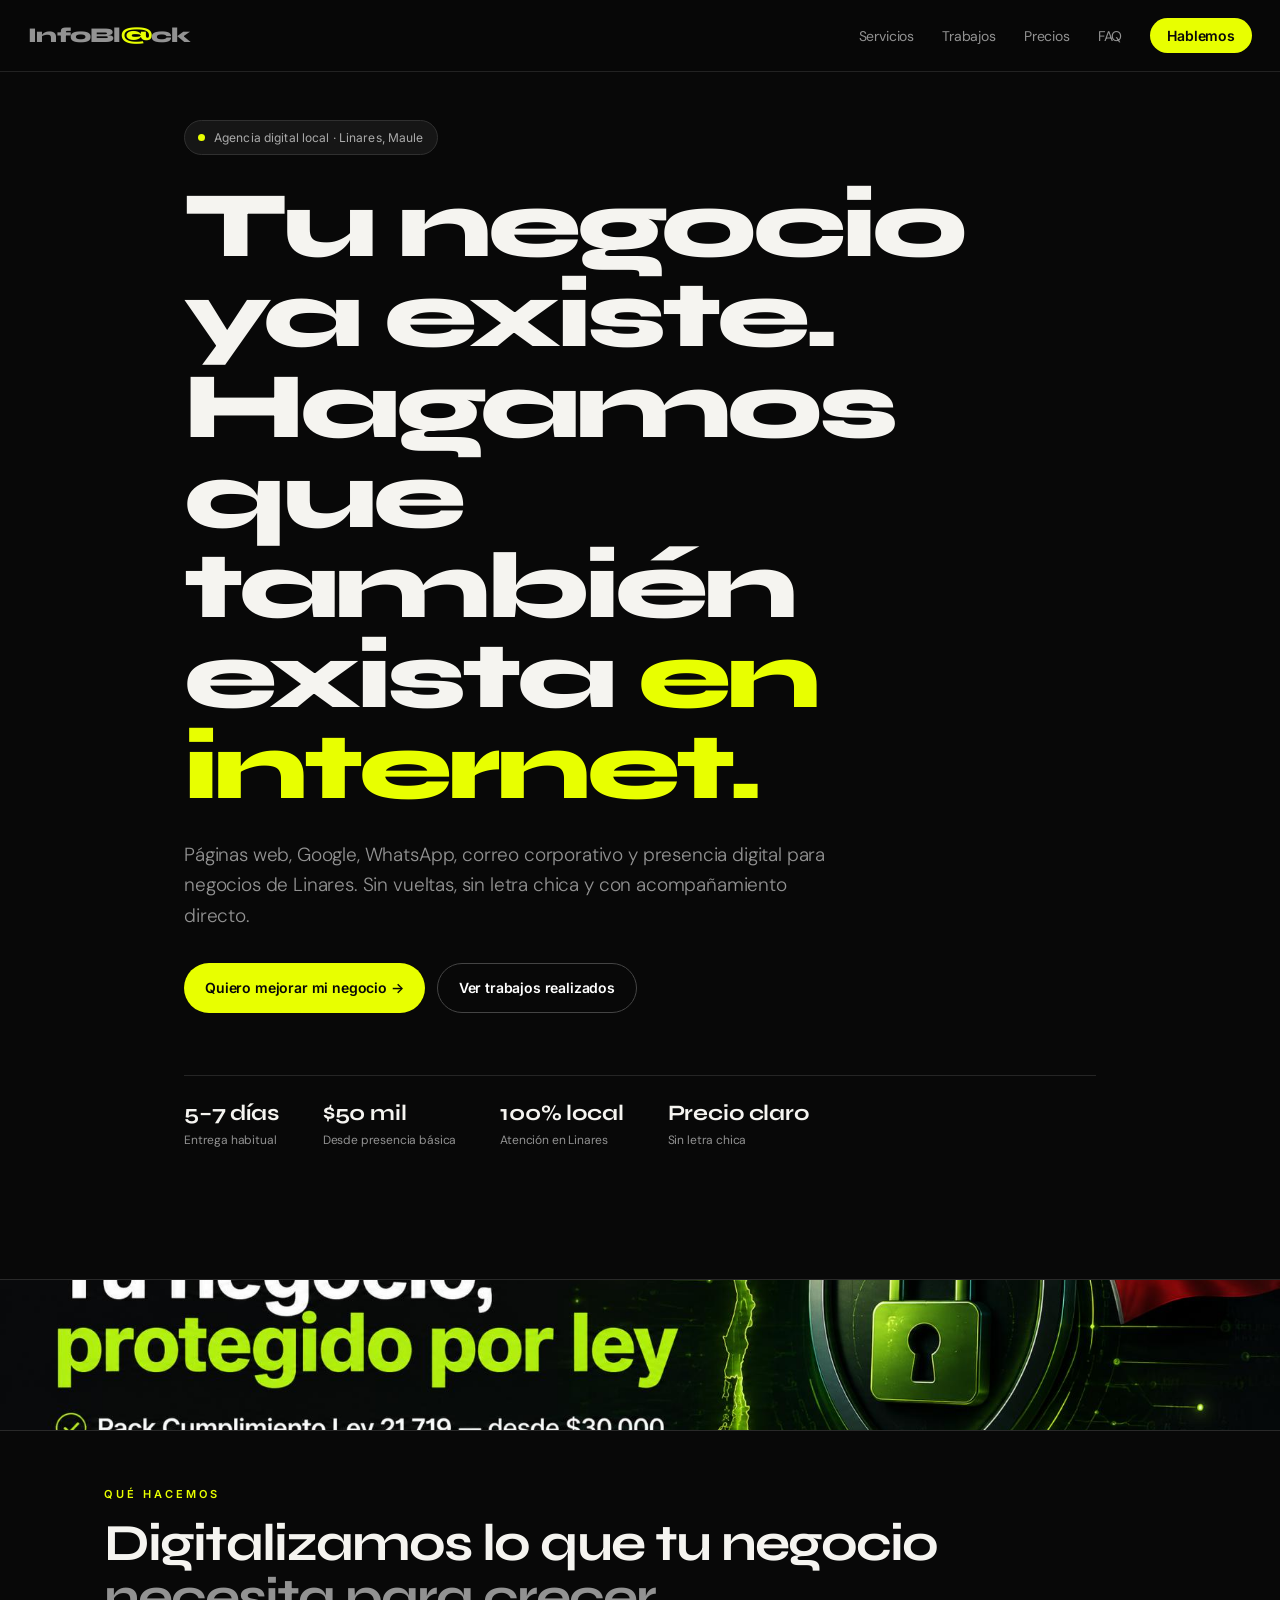
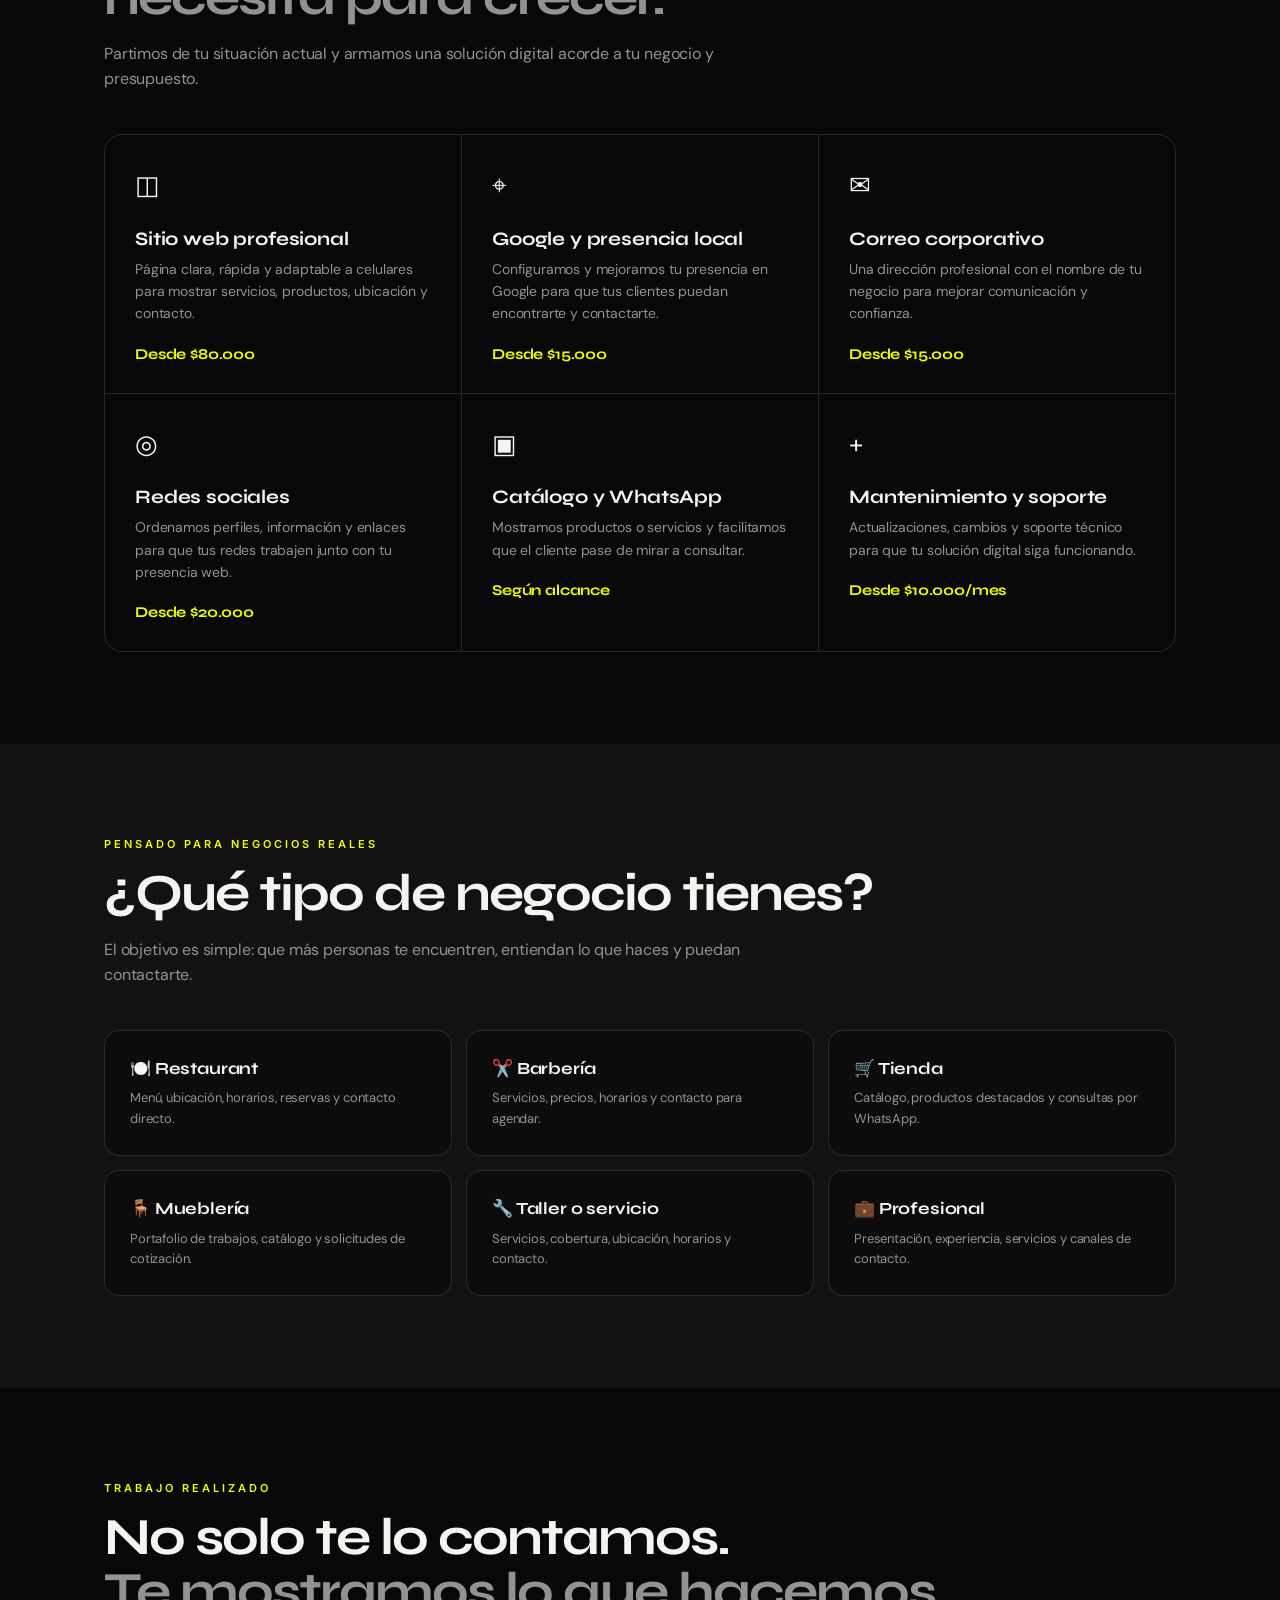
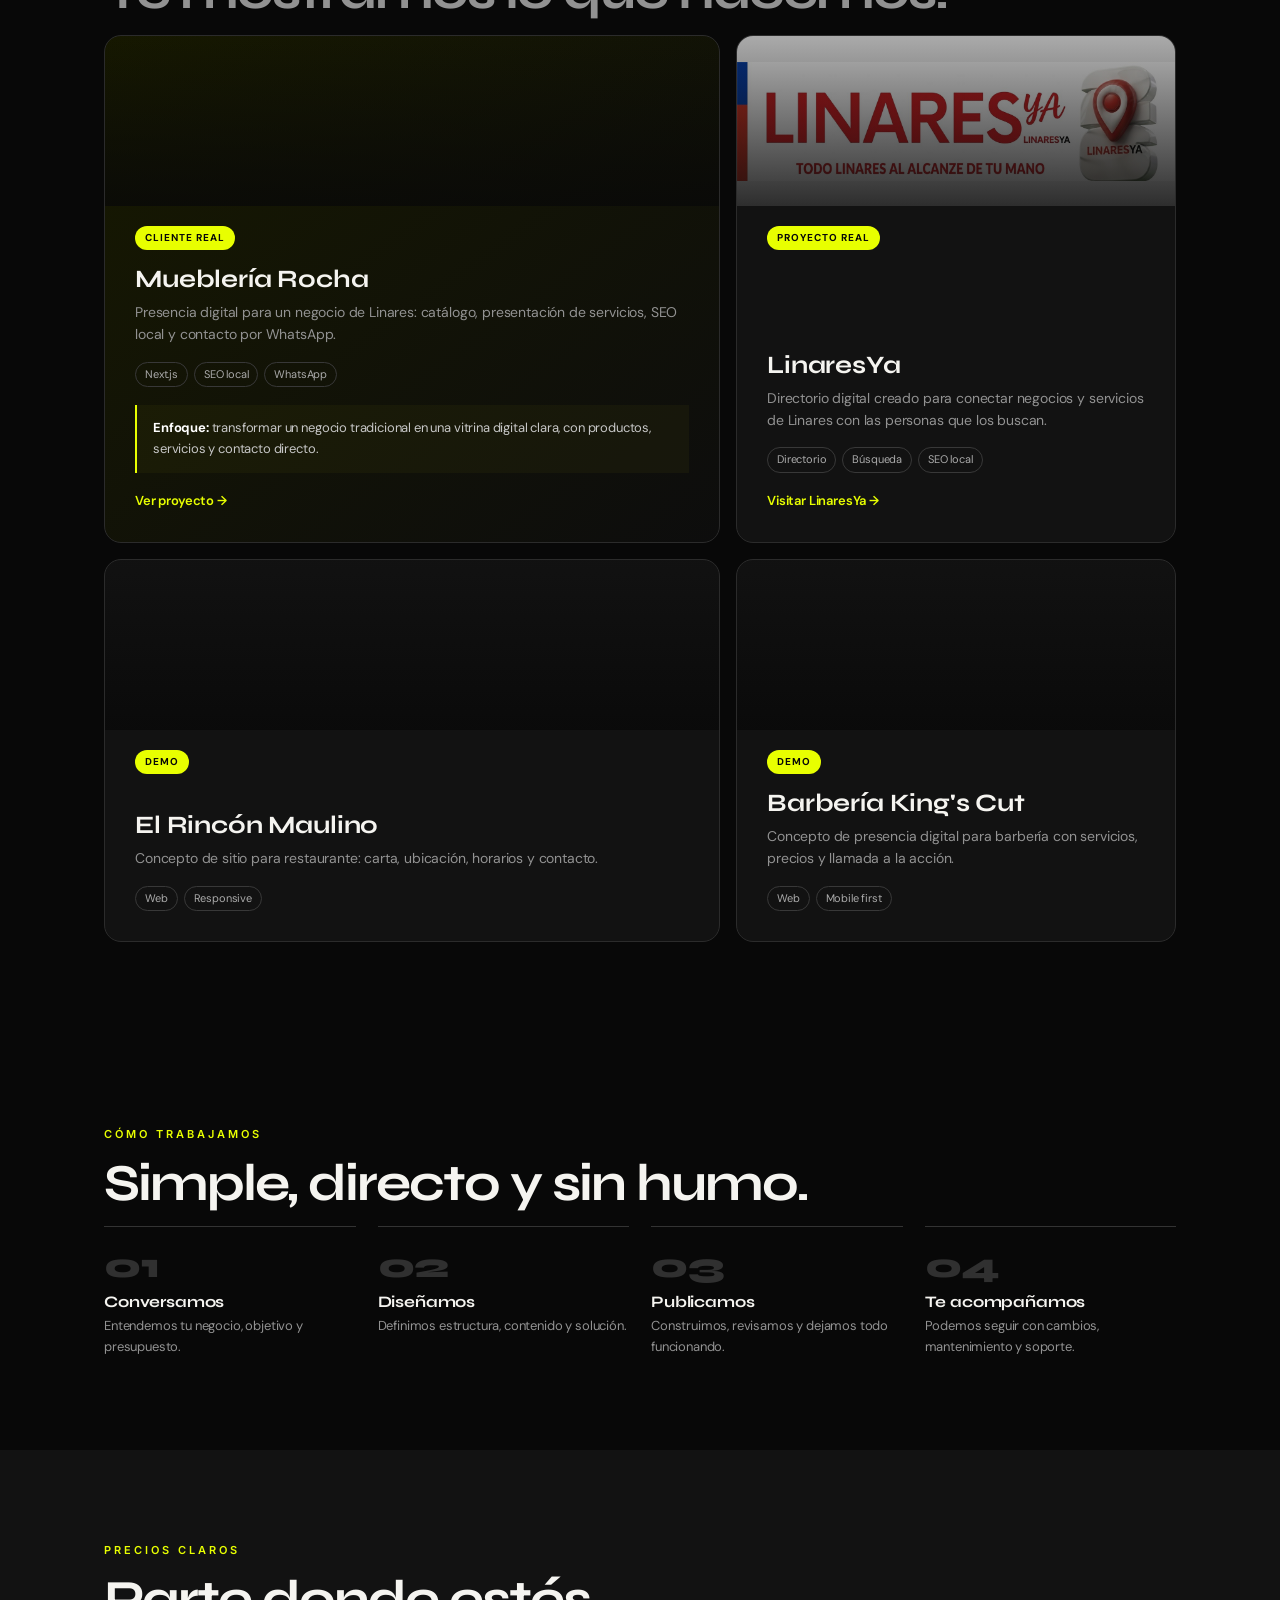
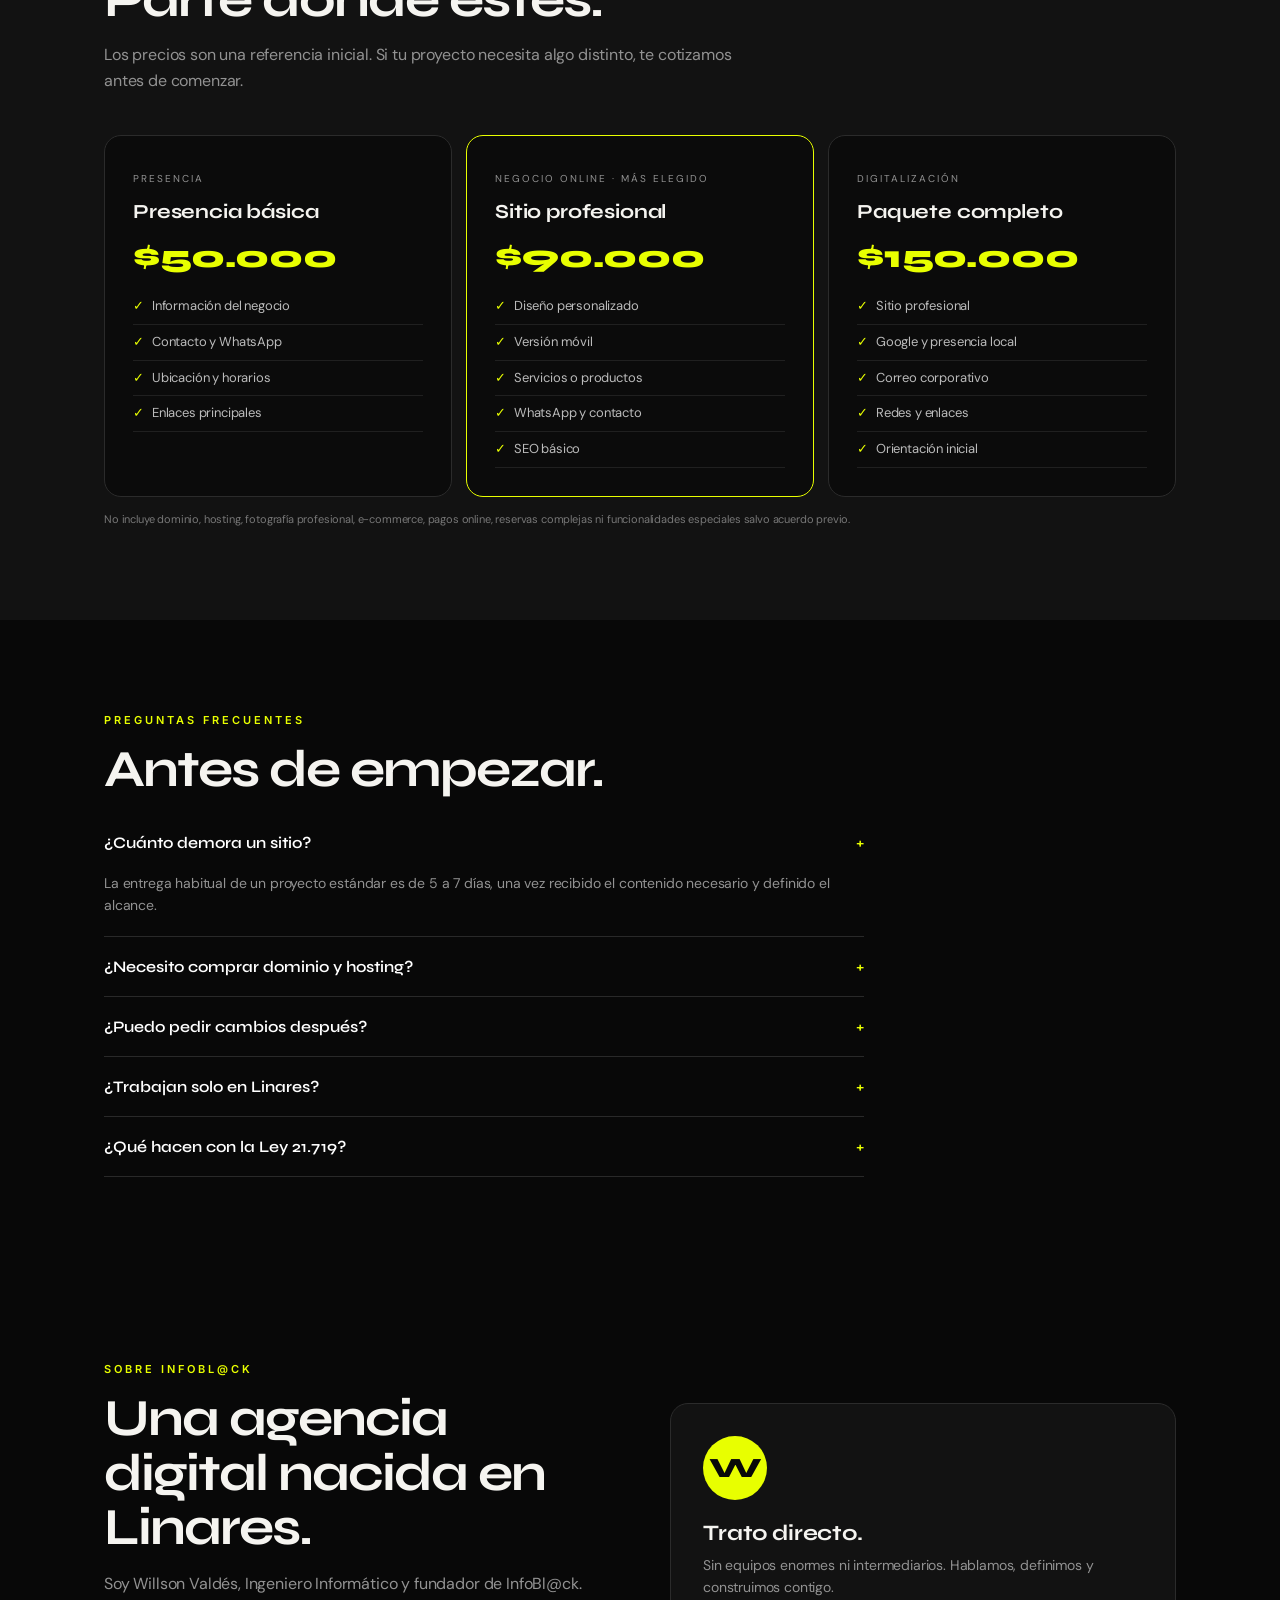
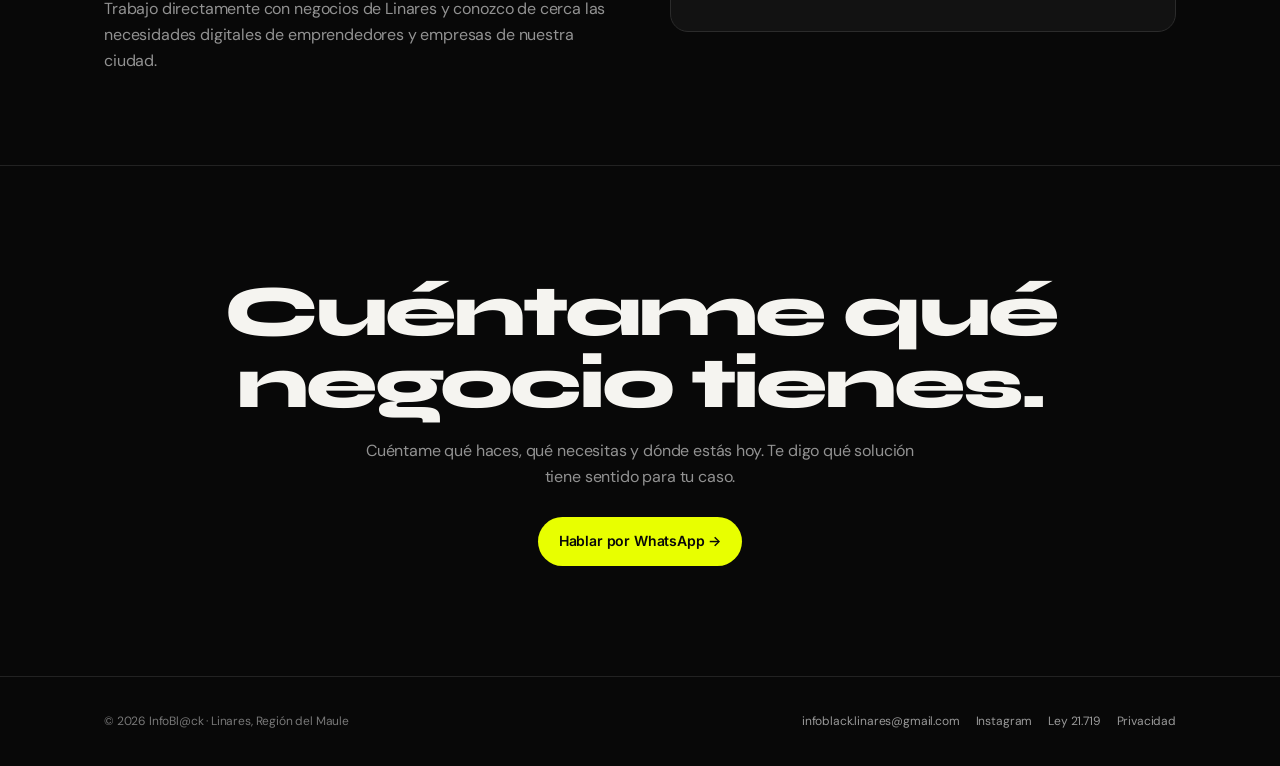
==== index.html @ f877a225 "Load portfolio imagery CSS explicitly so images render" ====
<!DOCTYPE html>
<html lang="es">
<head>
<meta charset="UTF-8">
<meta name="viewport" content="width=device-width, initial-scale=1.0">
<title>InfoBl@ck | Digitalización de negocios en Linares</title>
<meta name="description" content="Digitalizamos negocios de Linares: sitios web, Google, WhatsApp, correo corporativo y presencia online.">
<meta name="robots" content="index, follow">
<meta property="og:title" content="InfoBl@ck | Digitalización de negocios en Linares">
<meta property="og:description" content="Tu negocio ya existe. Hagamos que también exista en internet.">
<meta property="og:type" content="website">
<meta property="og:url" content="https://infoblack.cl">
<link rel="icon" type="image/png" href="/favicon.png">
<link rel="apple-touch-icon" href="/favicon.png">
<link rel="preconnect" href="https://fonts.googleapis.com">
<link href="https://fonts.googleapis.com/css2?family=Syne:wght@400;600;700;800&family=DM+Sans:wght@300;400;500;600&display=swap" rel="stylesheet">
<link rel="stylesheet" href="/assets/modern-typography.css?v=2">
<script type="application/ld+json">{"@context":"https://schema.org","@type":"LocalBusiness","name":"InfoBl@ck","description":"Agencia digital para negocios de Linares y la Región del Maule.","url":"https://infoblack.cl","telephone":"+56984272557","email":"infoblack.linares@gmail.com","address":{"@type":"PostalAddress","addressLocality":"Linares","addressRegion":"Región del Maule","addressCountry":"CL"},"founder":{"@type":"Person","name":"Willson Valdés"},"priceRange":"$$"}</script>
<style>
:root{--black:#080808;--white:#f5f4f0;--acid:#e8ff00;--panel:#121212;--line:#292929;--muted:#929292}*{box-sizing:border-box;margin:0;padding:0}html{scroll-behavior:smooth}body{background:var(--black);color:var(--white);font-family:'DM Sans',sans-serif;line-height:1.6;overflow-x:hidden}a{color:inherit}.wrap{max-width:1120px;margin:auto;padding:0 24px}nav{position:fixed;z-index:100;top:0;left:0;right:0;height:72px;display:flex;align-items:center;justify-content:space-between;padding:0 28px;background:rgba(8,8,8,.92);backdrop-filter:blur(14px);border-bottom:1px solid #222}.logo{font:800 21px Syne;text-decoration:none}.logo span{color:var(--acid)}nav ul{display:flex;gap:28px;list-style:none;align-items:center}nav a{text-decoration:none;color:var(--muted);font-size:14px}nav a:hover{color:var(--white)}.nav-cta{background:var(--acid)!important;color:#080808!important;padding:9px 17px;border-radius:99px;font-weight:600}.hamb{display:none;background:none;border:0;color:white;font-size:25px;cursor:pointer}.mobile-nav{display:none;position:fixed;z-index:99;top:72px;left:0;right:0;background:rgba(8,8,8,.98);border-bottom:1px solid #222;padding:20px 24px;flex-direction:column;gap:14px}.mobile-nav.open{display:flex}.mobile-nav a{padding:10px 0}.mobile-nav .nav-cta{text-align:center}.hero{min-height:100vh;display:flex;align-items:center;padding:120px 0 70px}.hero-inner{max-width:960px}.eyebrow{display:inline-flex;gap:9px;align-items:center;padding:7px 13px;border:1px solid #303030;border-radius:99px;color:#aaa;background:#161616;font-size:12px;margin-bottom:26px}.dot{width:7px;height:7px;border-radius:50%;background:var(--acid)}h1{font:800 clamp(48px,8vw,94px)/.96 Syne;letter-spacing:-4px;max-width:1050px}h1 em{color:var(--acid);font-style:normal}.lead{font-size:19px;color:var(--muted);max-width:650px;margin:27px 0 32px;font-weight:300}.actions{display:flex;gap:12px;flex-wrap:wrap}.btn{display:inline-flex;align-items:center;gap:8px;text-decoration:none;padding:13px 21px;border-radius:99px;font-size:14px;font-weight:600}.primary{background:var(--acid);color:#080808}.secondary{border:1px solid #444;color:white}.proof{display:flex;gap:44px;flex-wrap:wrap;margin-top:62px;padding-top:24px;border-top:1px solid #252525}.proof strong{display:block;font:700 22px Syne}.proof span{font-size:12px;color:var(--muted)}section{padding:92px 0}.kicker{color:var(--acid);font-size:11px;font-weight:600;letter-spacing:3px;text-transform:uppercase;margin-bottom:12px}.title{font:700 clamp(32px,5vw,52px)/1.05 Syne;letter-spacing:-2px;margin-bottom:16px}.muted{color:var(--muted)}.intro{max-width:650px;color:var(--muted);margin-bottom:42px}.grid{display:grid;grid-template-columns:repeat(3,1fr);gap:1px;background:var(--line);border:1px solid var(--line);border-radius:18px;overflow:hidden}.card{background:var(--black);padding:30px;min-height:220px}.card:hover{background:#101010}.icon{font-size:26px;margin-bottom:20px}.card h3{font:700 19px Syne;margin-bottom:8px}.card p{font-size:14px;color:var(--muted)}.price{color:var(--acid);font:700 15px Syne;margin-top:20px}.businesses,.pricing{background:var(--panel)}.bizgrid{display:grid;grid-template-columns:repeat(3,1fr);gap:14px}.biz{border:1px solid #2b2b2b;border-radius:15px;padding:25px;background:#0c0c0c}.biz b{font:700 17px Syne}.biz p{color:var(--muted);font-size:13px;margin-top:7px}.portfolio{display:grid;grid-template-columns:1.4fr 1fr;gap:16px}.work{border:1px solid #2b2b2b;background:var(--panel);border-radius:17px;padding:30px;min-height:270px;display:flex;flex-direction:column;justify-content:flex-end}.work.feature{background:linear-gradient(145deg,#171900,#0d0d0d)}.badge{display:inline-block;width:max-content;background:var(--acid);color:#080808;border-radius:99px;padding:4px 10px;font-size:10px;font-weight:700;letter-spacing:1px;margin-bottom:auto}.work h3{font:700 25px Syne;margin:14px 0 7px}.work p{color:var(--muted);font-size:14px}.tags{display:flex;gap:6px;flex-wrap:wrap;margin-top:16px}.tag{border:1px solid #383838;color:#aaa;border-radius:99px;padding:3px 9px;font-size:11px}.work a{color:var(--acid);font-size:13px;font-weight:600;text-decoration:none;margin-top:18px}.case{margin-top:18px;border-left:2px solid var(--acid);padding:13px 16px;background:rgba(232,255,0,.035);font-size:13px;color:#c7c7c7}.case b{color:white}.process{display:grid;grid-template-columns:repeat(4,1fr);gap:22px}.step{border-top:1px solid #333;padding-top:18px}.num{font:800 35px Syne;color:#303030}.step h3{font:700 16px Syne;margin:5px 0}.step p{font-size:13px;color:var(--muted)}.prices{display:grid;grid-template-columns:repeat(3,1fr);gap:14px}.plan{border:1px solid #2b2b2b;border-radius:17px;padding:28px;background:#0b0b0b}.plan.hot{border-color:var(--acid)}.plan small{color:var(--muted);font-size:10px;letter-spacing:2px}.plan h3{font:700 20px Syne;margin:9px 0}.amount{font:800 32px Syne;color:var(--acid);margin:13px 0}.plan ul{list-style:none;color:#bbb;font-size:13px}.plan li{padding:7px 0;border-bottom:1px solid #202020}.plan li::before{content:'✓';color:var(--acid);margin-right:8px}.note{font-size:11px;color:#777;margin-top:14px}.faq{max-width:760px}.faq-item{border-bottom:1px solid #292929}.faq-q{width:100%;background:none;border:0;color:white;text-align:left;padding:20px 0;font:600 16px Syne;display:flex;justify-content:space-between;cursor:pointer}.faq-q span{color:var(--acid)}.faq-a{display:none;color:var(--muted);font-size:14px;padding:0 0 20px}.faq-item.open .faq-a{display:block}.about{display:grid;grid-template-columns:1fr 1fr;gap:60px;align-items:center}.about-box{border:1px solid #2b2b2b;border-radius:18px;padding:32px;background:var(--panel)}.initial{width:64px;height:64px;border-radius:50%;display:grid;place-items:center;background:var(--acid);color:#080808;font:800 28px Syne;margin-bottom:20px}.about-box h3{font:700 22px Syne}.about-box p{color:var(--muted);font-size:14px;margin-top:8px}.final{padding:110px 0;text-align:center;border-top:1px solid #222}.final h2{font:800 clamp(38px,7vw,72px)/1 Syne;letter-spacing:-3px}.final p{color:var(--muted);max-width:560px;margin:18px auto 28px}.footer{border-top:1px solid #222;padding:35px 0;color:#777;font-size:12px}.foot{display:flex;justify-content:space-between;gap:20px;flex-wrap:wrap}.foot a{text-decoration:none;color:#999}.foot-links{display:flex;gap:16px;flex-wrap:wrap}@media(max-width:800px){nav ul{display:none}.hamb{display:block}.grid,.bizgrid,.prices,.portfolio,.about{grid-template-columns:1fr}.process{grid-template-columns:1fr 1fr}h1{letter-spacing:-2.5px}.hero{padding-top:110px}.proof{gap:25px}}@media(max-width:480px){.wrap{padding:0 18px}nav{padding:0 18px}section{padding:70px 0}.process{grid-template-columns:1fr}.card,.plan,.work{padding:24px}.btn{width:100%;justify-content:center}}
</style>
<script src="https://browser.sentry-cdn.com/9.40.0/bundle.min.js" crossorigin="anonymous"></script>
<script>window.addEventListener('load',function(){if(window.Sentry){Sentry.init({dsn:'https://a4d4801afb8e0fb8cfbf5bbb32e49407@o4511321550553088.ingest.de.sentry.io/4511891628949584',environment:'production',tracesSampleRate:.1,attachStacktrace:true});}});</script>
</head>
<body>
<nav><a class="logo" href="#inicio">InfoBl<span>@</span>ck</a><ul><li><a href="#servicios">Servicios</a></li><li><a href="#trabajos">Trabajos</a></li><li><a href="#precios">Precios</a></li><li><a href="#faq">FAQ</a></li><li><a class="nav-cta" href="https://wa.me/56984272557?text=Hola%20InfoBl%40ck%2C%20quiero%20digitalizar%20mi%20negocio">Hablemos</a></li></ul><button class="hamb" id="hamb" aria-label="Abrir menú" aria-expanded="false">☰</button></nav>
<div class="mobile-nav" id="mobileNav"><a href="#servicios">Servicios</a><a href="#trabajos">Trabajos</a><a href="#precios">Precios</a><a href="#faq">FAQ</a><a href="/pack-cumplimiento">Ley 21.719</a><a class="nav-cta" href="https://wa.me/56984272557?text=Hola%20InfoBl%40ck%2C%20quiero%20digitalizar%20mi%20negocio">Hablemos</a></div>
<main id="inicio">
<section class="hero"><div class="wrap hero-inner"><div class="eyebrow"><span class="dot"></span> Agencia digital local · Linares, Maule</div><h1>Tu negocio ya existe.<br>Hagamos que también exista <em>en internet.</em></h1><p class="lead">Páginas web, Google, WhatsApp, correo corporativo y presencia digital para negocios de Linares. Sin vueltas, sin letra chica y con acompañamiento directo.</p><div class="actions"><a class="btn primary" href="https://wa.me/56984272557?text=Hola%20InfoBl%40ck%2C%20quiero%20mejorar%20mi%20negocio%20online">Quiero mejorar mi negocio →</a><a class="btn secondary" href="#trabajos">Ver trabajos realizados</a></div><div class="proof"><div><strong>5–7 días</strong><span>Entrega habitual</span></div><div><strong>$50 mil</strong><span>Desde presencia básica</span></div><div><strong>100% local</strong><span>Atención en Linares</span></div><div><strong>Precio claro</strong><span>Sin letra chica</span></div></div></div></section>
<section id="servicios"><div class="wrap"><div class="kicker">Qué hacemos</div><h2 class="title">Digitalizamos lo que tu negocio<br><span class="muted">necesita para crecer.</span></h2><p class="intro">Partimos de tu situación actual y armamos una solución digital acorde a tu negocio y presupuesto.</p><div class="grid"><article class="card"><div class="icon">◫</div><h3>Sitio web profesional</h3><p>Página clara, rápida y adaptable a celulares para mostrar servicios, productos, ubicación y contacto.</p><div class="price">Desde $80.000</div></article><article class="card"><div class="icon">⌖</div><h3>Google y presencia local</h3><p>Configuramos y mejoramos tu presencia en Google para que tus clientes puedan encontrarte y contactarte.</p><div class="price">Desde $15.000</div></article><article class="card"><div class="icon">✉</div><h3>Correo corporativo</h3><p>Una dirección profesional con el nombre de tu negocio para mejorar comunicación y confianza.</p><div class="price">Desde $15.000</div></article><article class="card"><div class="icon">◎</div><h3>Redes sociales</h3><p>Ordenamos perfiles, información y enlaces para que tus redes trabajen junto con tu presencia web.</p><div class="price">Desde $20.000</div></article><article class="card"><div class="icon">▣</div><h3>Catálogo y WhatsApp</h3><p>Mostramos productos o servicios y facilitamos que el cliente pase de mirar a consultar.</p><div class="price">Según alcance</div></article><article class="card"><div class="icon">+</div><h3>Mantenimiento y soporte</h3><p>Actualizaciones, cambios y soporte técnico para que tu solución digital siga funcionando.</p><div class="price">Desde $10.000/mes</div></article></div></div></section>
<section class="businesses"><div class="wrap"><div class="kicker">Pensado para negocios reales</div><h2 class="title">¿Qué tipo de negocio tienes?</h2><p class="intro">El objetivo es simple: que más personas te encuentren, entiendan lo que haces y puedan contactarte.</p><div class="bizgrid"><div class="biz"><b>🍽️ Restaurant</b><p>Menú, ubicación, horarios, reservas y contacto directo.</p></div><div class="biz"><b>✂️ Barbería</b><p>Servicios, precios, horarios y contacto para agendar.</p></div><div class="biz"><b>🛒 Tienda</b><p>Catálogo, productos destacados y consultas por WhatsApp.</p></div><div class="biz"><b>🪑 Mueblería</b><p>Portafolio de trabajos, catálogo y solicitudes de cotización.</p></div><div class="biz"><b>🔧 Taller o servicio</b><p>Servicios, cobertura, ubicación, horarios y contacto.</p></div><div class="biz"><b>💼 Profesional</b><p>Presentación, experiencia, servicios y canales de contacto.</p></div></div></div></section>
<section id="trabajos"><div class="wrap"><div class="kicker">Trabajo realizado</div><h2 class="title">No solo te lo contamos.<br><span class="muted">Te mostramos lo que hacemos.</span></h2><div class="portfolio"><article class="work feature"><span class="badge">CLIENTE REAL</span><h3>Mueblería Rocha</h3><p>Presencia digital para un negocio de Linares: catálogo, presentación de servicios, SEO local y contacto por WhatsApp.</p><div class="tags"><span class="tag">Next.js</span><span class="tag">SEO local</span><span class="tag">WhatsApp</span></div><div class="case"><b>Enfoque:</b> transformar un negocio tradicional en una vitrina digital clara, con productos, servicios y contacto directo.</div><a href="https://rocha-mueblerialinares.vercel.app/" target="_blank" rel="noopener">Ver proyecto →</a></article><article class="work"><span class="badge">PROYECTO REAL</span><h3>LinaresYa</h3><p>Directorio digital creado para conectar negocios y servicios de Linares con las personas que los buscan.</p><div class="tags"><span class="tag">Directorio</span><span class="tag">Búsqueda</span><span class="tag">SEO local</span></div><a href="https://linaresya.cl/" target="_blank" rel="noopener">Visitar LinaresYa →</a></article><article class="work"><span class="badge">DEMO</span><h3>El Rincón Maulino</h3><p>Concepto de sitio para restaurante: carta, ubicación, horarios y contacto.</p><div class="tags"><span class="tag">Web</span><span class="tag">Responsive</span></div></article><article class="work"><span class="badge">DEMO</span><h3>Barbería King's Cut</h3><p>Concepto de presencia digital para barbería con servicios, precios y llamada a la acción.</p><div class="tags"><span class="tag">Web</span><span class="tag">Mobile first</span></div></article></div></div></section>
<section><div class="wrap"><div class="kicker">Cómo trabajamos</div><h2 class="title">Simple, directo y sin humo.</h2><div class="process"><div class="step"><div class="num">01</div><h3>Conversamos</h3><p>Entendemos tu negocio, objetivo y presupuesto.</p></div><div class="step"><div class="num">02</div><h3>Diseñamos</h3><p>Definimos estructura, contenido y solución.</p></div><div class="step"><div class="num">03</div><h3>Publicamos</h3><p>Construimos, revisamos y dejamos todo funcionando.</p></div><div class="step"><div class="num">04</div><h3>Te acompañamos</h3><p>Podemos seguir con cambios, mantenimiento y soporte.</p></div></div></div></section>
<section id="precios" class="pricing"><div class="wrap"><div class="kicker">Precios claros</div><h2 class="title">Parte donde estés.</h2><p class="intro">Los precios son una referencia inicial. Si tu proyecto necesita algo distinto, te cotizamos antes de comenzar.</p><div class="prices"><article class="plan"><small>PRESENCIA</small><h3>Presencia básica</h3><div class="amount">$50.000</div><ul><li>Información del negocio</li><li>Contacto y WhatsApp</li><li>Ubicación y horarios</li><li>Enlaces principales</li></ul></article><article class="plan hot"><small>NEGOCIO ONLINE · MÁS ELEGIDO</small><h3>Sitio profesional</h3><div class="amount">$90.000</div><ul><li>Diseño personalizado</li><li>Versión móvil</li><li>Servicios o productos</li><li>WhatsApp y contacto</li><li>SEO básico</li></ul></article><article class="plan"><small>DIGITALIZACIÓN</small><h3>Paquete completo</h3><div class="amount">$150.000</div><ul><li>Sitio profesional</li><li>Google y presencia local</li><li>Correo corporativo</li><li>Redes y enlaces</li><li>Orientación inicial</li></ul></article></div><p class="note">No incluye dominio, hosting, fotografía profesional, e-commerce, pagos online, reservas complejas ni funcionalidades especiales salvo acuerdo previo.</p></div></section>
<section id="faq"><div class="wrap"><div class="kicker">Preguntas frecuentes</div><h2 class="title">Antes de empezar.</h2><div class="faq"><div class="faq-item open"><button class="faq-q">¿Cuánto demora un sitio?<span>+</span></button><div class="faq-a">La entrega habitual de un proyecto estándar es de 5 a 7 días, una vez recibido el contenido necesario y definido el alcance.</div></div><div class="faq-item"><button class="faq-q">¿Necesito comprar dominio y hosting?<span>+</span></button><div class="faq-a">No necesariamente. Te orientamos sobre las opciones y podemos ayudarte con la configuración. Estos servicios pueden tener costos de terceros.</div></div><div class="faq-item"><button class="faq-q">¿Puedo pedir cambios después?<span>+</span></button><div class="faq-a">Sí. Los cambios incluidos dependen del proyecto contratado. También ofrecemos mantenimiento para actualizaciones posteriores.</div></div><div class="faq-item"><button class="faq-q">¿Trabajan solo en Linares?<span>+</span></button><div class="faq-a">Estamos enfocados en Linares y la Región del Maule, pero podemos trabajar de forma remota con negocios de otras zonas.</div></div><div class="faq-item"><button class="faq-q">¿Qué hacen con la Ley 21.719?<span>+</span></button><div class="faq-a">Podemos implementar documentos y elementos digitales de privacidad para tu sitio mediante nuestro <a href="/pack-cumplimiento">Pack de Cumplimiento</a>. Es un servicio de implementación digital y no constituye asesoría jurídica.</div></div></div></div></section>
<section><div class="wrap about"><div><div class="kicker">Sobre InfoBl@ck</div><h2 class="title">Una agencia digital nacida en Linares.</h2><p class="muted">Soy Willson Valdés, Ingeniero Informático y fundador de InfoBl@ck. Trabajo directamente con negocios de Linares y conozco de cerca las necesidades digitales de emprendedores y empresas de nuestra ciudad.</p></div><div class="about-box"><div class="initial">W</div><h3>Trato directo.</h3><p>Sin equipos enormes ni intermediarios. Hablamos, definimos y construimos contigo.</p></div></div></section>
<section class="final"><div class="wrap"><h2>Cuéntame qué negocio tienes.</h2><p>Cuéntame qué haces, qué necesitas y dónde estás hoy. Te digo qué solución tiene sentido para tu caso.</p><a class="btn primary" href="https://wa.me/56984272557?text=Hola%20InfoBl%40ck%2C%20te%20cuento%20sobre%20mi%20negocio">Hablar por WhatsApp →</a></div></section>
</main>
<footer class="footer"><div class="wrap foot"><div>© 2026 InfoBl@ck · Linares, Región del Maule</div><div class="foot-links"><a href="mailto:infoblack.linares@gmail.com">infoblack.linares@gmail.com</a><a href="https://instagram.com/infoblacklinares" target="_blank" rel="noopener">Instagram</a><a href="/pack-cumplimiento">Ley 21.719</a><a href="/politica-de-privacidad">Privacidad</a></div></div></footer>
<script>const h=document.getElementById('hamb'),m=document.getElementById('mobileNav');h.addEventListener('click',()=>{const o=m.classList.toggle('open');h.setAttribute('aria-expanded',o)});document.querySelectorAll('.mobile-nav a').forEach(a=>a.addEventListener('click',()=>{m.classList.remove('open');h.setAttribute('aria-expanded','false')}));document.querySelectorAll('.faq-q').forEach(q=>q.addEventListener('click',()=>q.parentElement.classList.toggle('open')));</script>
</body>
</html>
---- assets/modern-typography.css ----
/* InfoBl@ck — modern typography + portfolio imagery layer */
@import url('https://fonts.googleapis.com/css2?family=Inter:wght@400;500;600;700&family=Manrope:wght@500;600;700;800&display=swap');

:root{--font-body:'Inter',sans-serif;--font-display:'Manrope',sans-serif}
body{font-family:var(--font-body);letter-spacing:-.01em}
.logo{font-family:var(--font-display);font-weight:800;letter-spacing:-.035em}
h1{font-family:var(--font-display);font-weight:800;letter-spacing:-.045em}
.title{font-family:var(--font-display);font-weight:700;letter-spacing:-.035em}
.final h2{font-family:var(--font-display);font-weight:800;letter-spacing:-.045em}
.proof strong,.card h3,.price,.work h3,.step h3,.num,.plan h3,.amount,.faq-q,.about-box h3,.initial{font-family:var(--font-display)}
.btn,.nav-cta{font-family:var(--font-body);font-weight:600}
.kicker{font-family:var(--font-body);font-weight:600;letter-spacing:.16em}
.eyebrow{font-family:var(--font-body);letter-spacing:.01em}

/* Recuperamos el componente visual del portafolio sin alterar su contenido. */
#trabajos .work{position:relative;overflow:hidden;padding-top:190px}
#trabajos .work::before{content:'';position:absolute;top:0;left:0;right:0;height:170px;background-size:cover;background-position:center;opacity:.72;transition:transform .35s ease,opacity .35s ease}
#trabajos .work::after{content:'';position:absolute;top:0;left:0;right:0;height:170px;background:linear-gradient(to bottom,rgba(8,8,8,.05),rgba(8,8,8,.78));pointer-events:none}
#trabajos .work:hover::before{transform:scale(1.04);opacity:.9}
#trabajos .work>*{position:relative;z-index:2}
#trabajos .work:nth-child(1)::before{background-image:url('https://images.unsplash.com/photo-1555041469-a586c61ea9bc?w=1000&q=82')}
#trabajos .work:nth-child(2)::before{background-image:url('/assets/linaresya-logo.jpg');background-size:contain;background-repeat:no-repeat;background-color:#f2f2f2}
#trabajos .work:nth-child(3)::before{background-image:url('https://images.unsplash.com/photo-1555939594-58d7cb561ad1?w=1000&q=82')}
#trabajos .work:nth-child(4)::before{background-image:url('https://images.unsplash.com/photo-1503951914875-452162b0f3f1?w=1000&q=82')}

/* Banner de Ley 21.719 que estaba presente en la versión anterior. */
#servicios::before{content:'';display:block;width:100%;height:150px;margin:-35px 0 55px;background:url('/assets/img/banner-pack-cumplimiento.jpg') center/cover no-repeat;border-top:1px solid #292929;border-bottom:1px solid #292929}

@media(max-width:800px){h1{letter-spacing:-.04em}.title{letter-spacing:-.03em}.final h2{letter-spacing:-.04em}#trabajos .work{padding-top:175px}#trabajos .work::before,#trabajos .work::after{height:155px}#servicios::before{height:110px;margin:-15px 0 45px}}
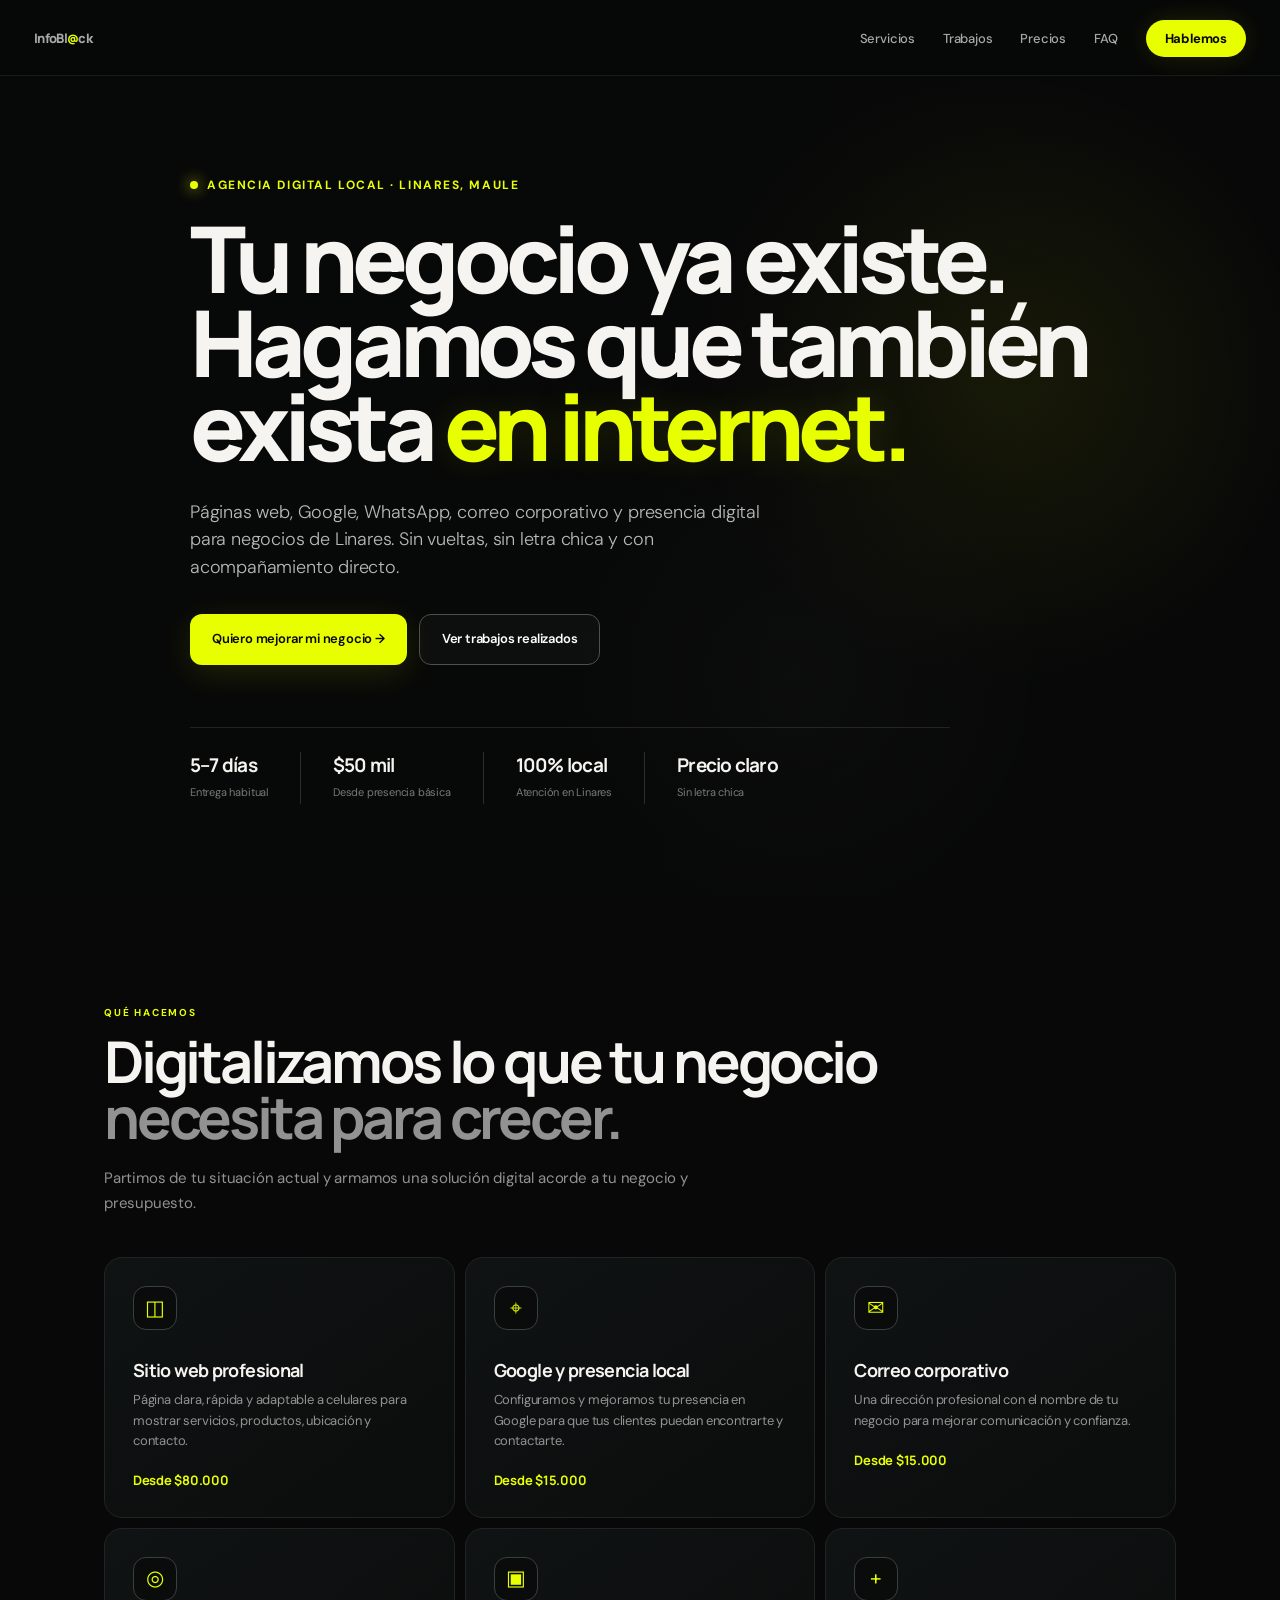
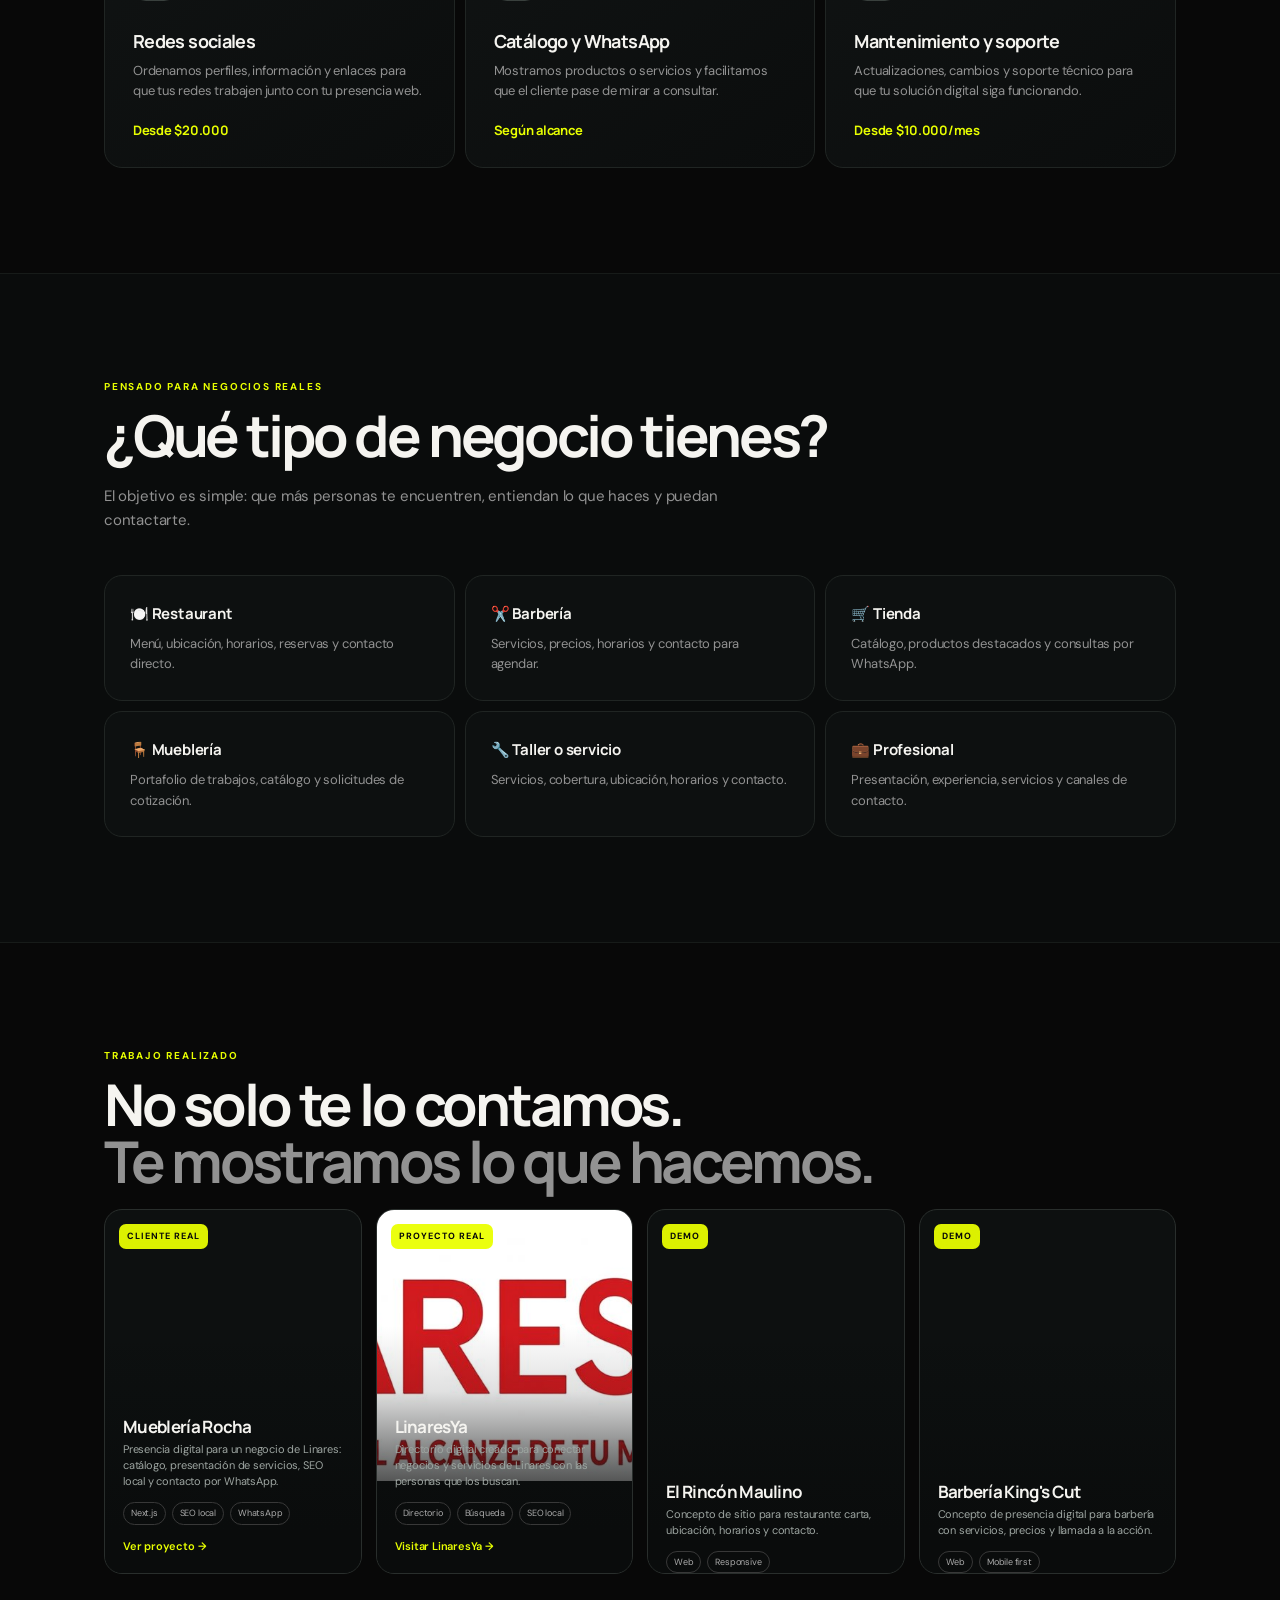
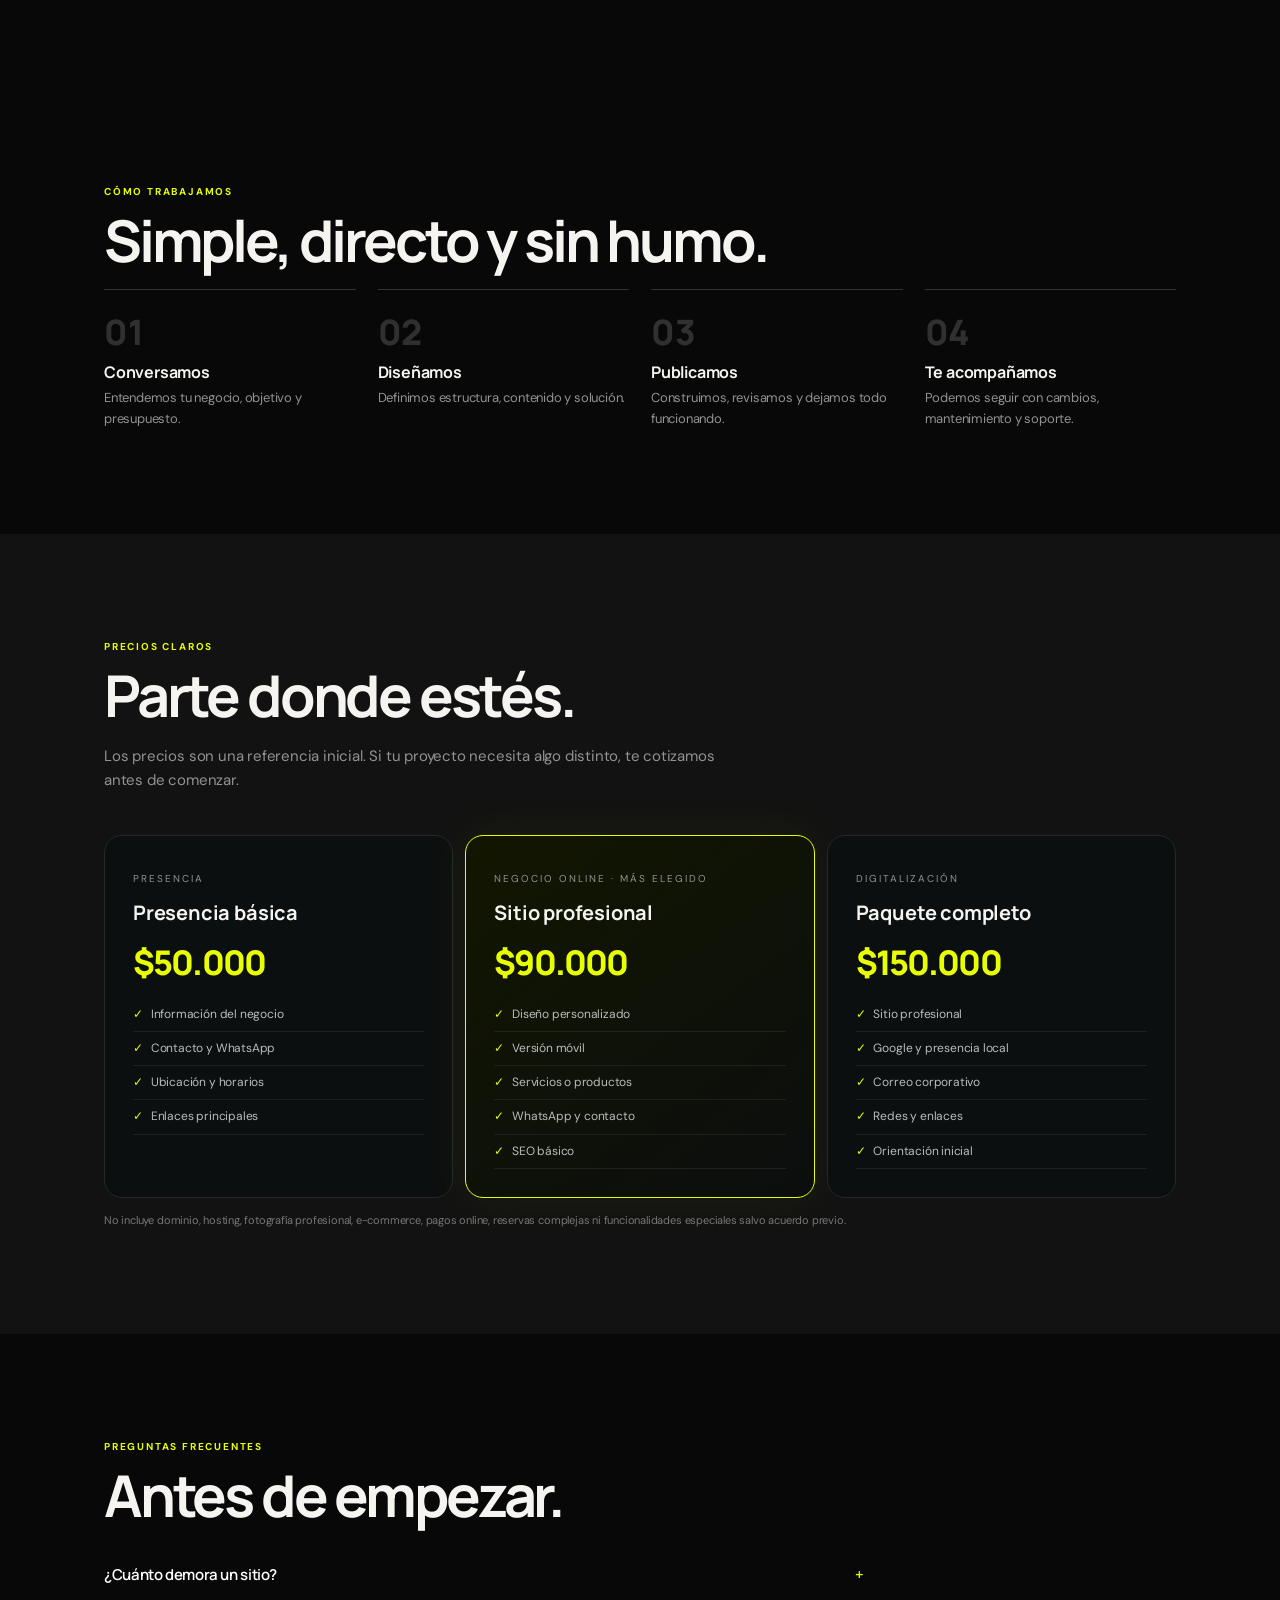
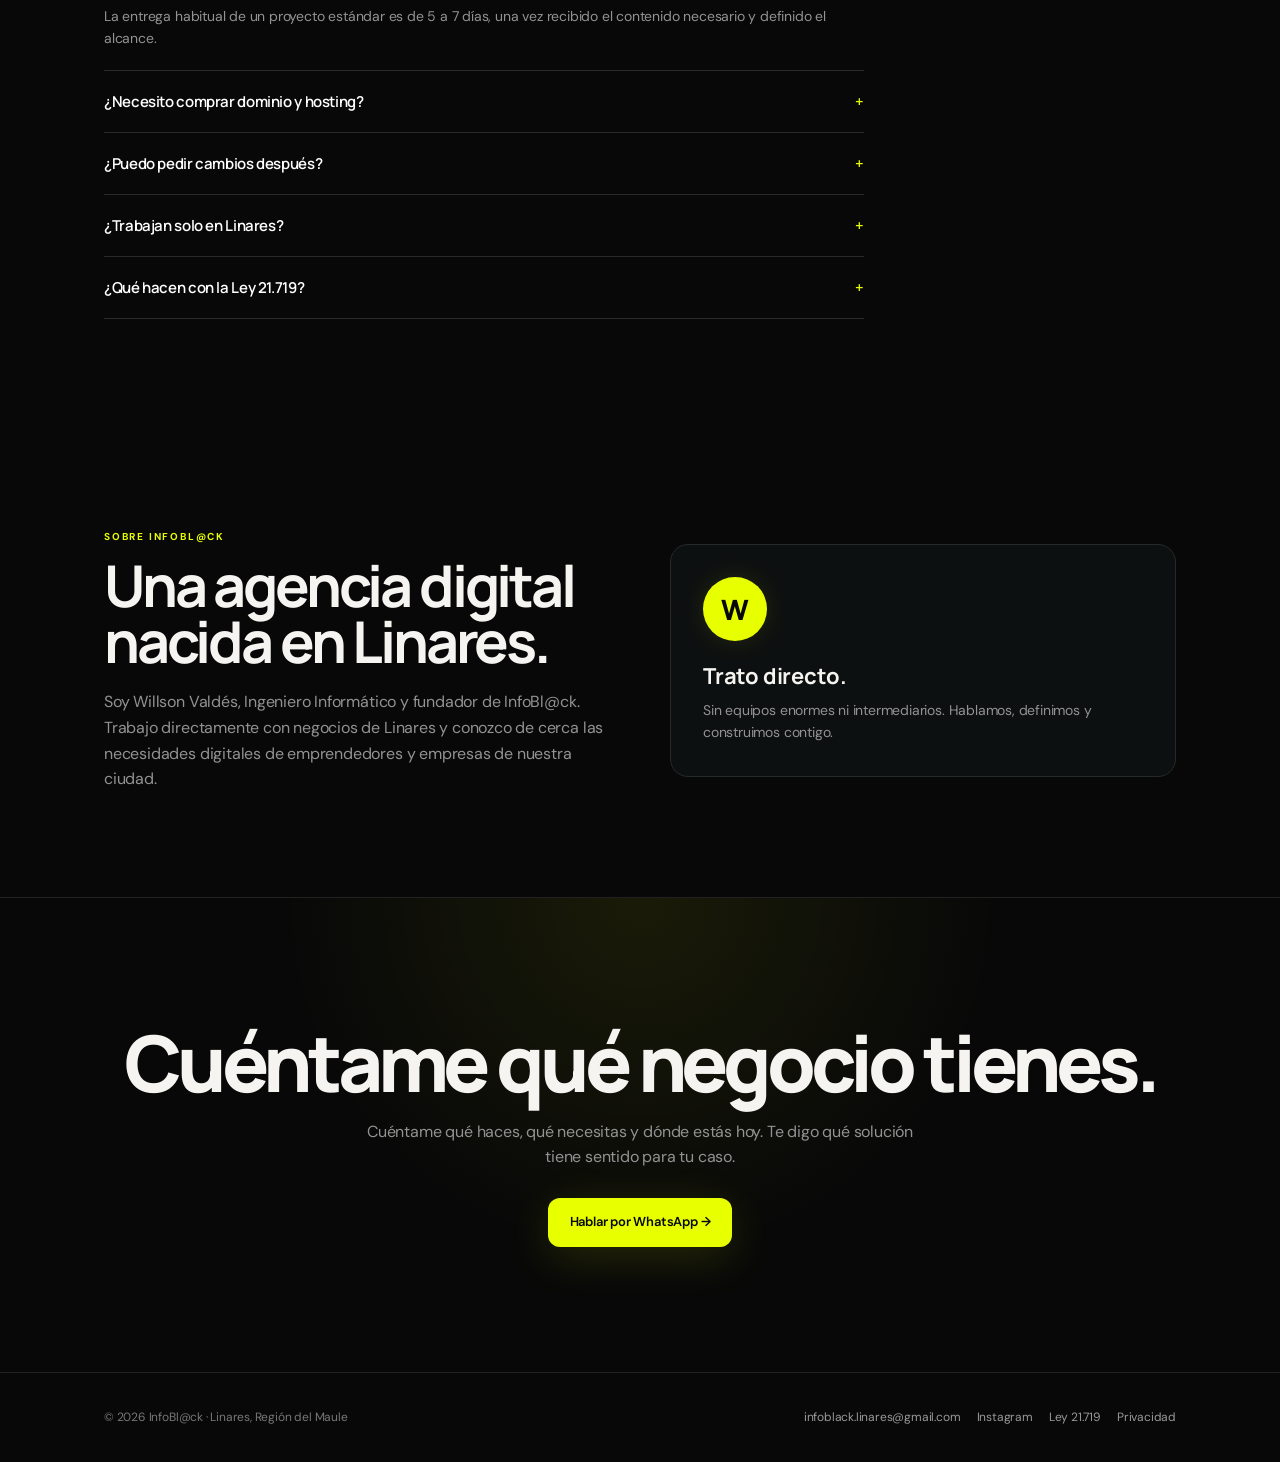
==== commit 8457d5d0: "Bust CSS cache for visual redesign" ====
--- a/index.html
+++ b/index.html
@@ -14,7 +14,7 @@
 <link rel="apple-touch-icon" href="/favicon.png">
 <link rel="preconnect" href="https://fonts.googleapis.com">
 <link href="https://fonts.googleapis.com/css2?family=Syne:wght@400;600;700;800&family=DM+Sans:wght@300;400;500;600&display=swap" rel="stylesheet">
-<link rel="stylesheet" href="/assets/modern-typography.css?v=2">
+<link rel="stylesheet" href="/assets/modern-typography.css?v=4">
 <script type="application/ld+json">{"@context":"https://schema.org","@type":"LocalBusiness","name":"InfoBl@ck","description":"Agencia digital para negocios de Linares y la Región del Maule.","url":"https://infoblack.cl","telephone":"+56984272557","email":"infoblack.linares@gmail.com","address":{"@type":"PostalAddress","addressLocality":"Linares","addressRegion":"Región del Maule","addressCountry":"CL"},"founder":{"@type":"Person","name":"Willson Valdés"},"priceRange":"$$"}</script>
 <style>
 :root{--black:#080808;--white:#f5f4f0;--acid:#e8ff00;--panel:#121212;--line:#292929;--muted:#929292}*{box-sizing:border-box;margin:0;padding:0}html{scroll-behavior:smooth}body{background:var(--black);color:var(--white);font-family:'DM Sans',sans-serif;line-height:1.6;overflow-x:hidden}a{color:inherit}.wrap{max-width:1120px;margin:auto;padding:0 24px}nav{position:fixed;z-index:100;top:0;left:0;right:0;height:72px;display:flex;align-items:center;justify-content:space-between;padding:0 28px;background:rgba(8,8,8,.92);backdrop-filter:blur(14px);border-bottom:1px solid #222}.logo{font:800 21px Syne;text-decoration:none}.logo span{color:var(--acid)}nav ul{display:flex;gap:28px;list-style:none;align-items:center}nav a{text-decoration:none;color:var(--muted);font-size:14px}nav a:hover{color:var(--white)}.nav-cta{background:var(--acid)!important;color:#080808!important;padding:9px 17px;border-radius:99px;font-weight:600}.hamb{display:none;background:none;border:0;color:white;font-size:25px;cursor:pointer}.mobile-nav{display:none;position:fixed;z-index:99;top:72px;left:0;right:0;background:rgba(8,8,8,.98);border-bottom:1px solid #222;padding:20px 24px;flex-direction:column;gap:14px}.mobile-nav.open{display:flex}.mobile-nav a{padding:10px 0}.mobile-nav .nav-cta{text-align:center}.hero{min-height:100vh;display:flex;align-items:center;padding:120px 0 70px}.hero-inner{max-width:960px}.eyebrow{display:inline-flex;gap:9px;align-items:center;padding:7px 13px;border:1px solid #303030;border-radius:99px;color:#aaa;background:#161616;font-size:12px;margin-bottom:26px}.dot{width:7px;height:7px;border-radius:50%;background:var(--acid)}h1{font:800 clamp(48px,8vw,94px)/.96 Syne;letter-spacing:-4px;max-width:1050px}h1 em{color:var(--acid);font-style:normal}.lead{font-size:19px;color:var(--muted);max-width:650px;margin:27px 0 32px;font-weight:300}.actions{display:flex;gap:12px;flex-wrap:wrap}.btn{display:inline-flex;align-items:center;gap:8px;text-decoration:none;padding:13px 21px;border-radius:99px;font-size:14px;font-weight:600}.primary{background:var(--acid);color:#080808}.secondary{border:1px solid #444;color:white}.proof{display:flex;gap:44px;flex-wrap:wrap;margin-top:62px;padding-top:24px;border-top:1px solid #252525}.proof strong{display:block;font:700 22px Syne}.proof span{font-size:12px;color:var(--muted)}section{padding:92px 0}.kicker{color:var(--acid);font-size:11px;font-weight:600;letter-spacing:3px;text-transform:uppercase;margin-bottom:12px}.title{font:700 clamp(32px,5vw,52px)/1.05 Syne;letter-spacing:-2px;margin-bottom:16px}.muted{color:var(--muted)}.intro{max-width:650px;color:var(--muted);margin-bottom:42px}.grid{display:grid;grid-template-columns:repeat(3,1fr);gap:1px;background:var(--line);border:1px solid var(--line);border-radius:18px;overflow:hidden}.card{background:var(--black);padding:30px;min-height:220px}.card:hover{background:#101010}.icon{font-size:26px;margin-bottom:20px}.card h3{font:700 19px Syne;margin-bottom:8px}.card p{font-size:14px;color:var(--muted)}.price{color:var(--acid);font:700 15px Syne;margin-top:20px}.businesses,.pricing{background:var(--panel)}.bizgrid{display:grid;grid-template-columns:repeat(3,1fr);gap:14px}.biz{border:1px solid #2b2b2b;border-radius:15px;padding:25px;background:#0c0c0c}.biz b{font:700 17px Syne}.biz p{color:var(--muted);font-size:13px;margin-top:7px}.portfolio{display:grid;grid-template-columns:1.4fr 1fr;gap:16px}.work{border:1px solid #2b2b2b;background:var(--panel);border-radius:17px;padding:30px;min-height:270px;display:flex;flex-direction:column;justify-content:flex-end}.work.feature{background:linear-gradient(145deg,#171900,#0d0d0d)}.badge{display:inline-block;width:max-content;background:var(--acid);color:#080808;border-radius:99px;padding:4px 10px;font-size:10px;font-weight:700;letter-spacing:1px;margin-bottom:auto}.work h3{font:700 25px Syne;margin:14px 0 7px}.work p{color:var(--muted);font-size:14px}.tags{display:flex;gap:6px;flex-wrap:wrap;margin-top:16px}.tag{border:1px solid #383838;color:#aaa;border-radius:99px;padding:3px 9px;font-size:11px}.work a{color:var(--acid);font-size:13px;font-weight:600;text-decoration:none;margin-top:18px}.case{margin-top:18px;border-left:2px solid var(--acid);padding:13px 16px;background:rgba(232,255,0,.035);font-size:13px;color:#c7c7c7}.case b{color:white}.process{display:grid;grid-template-columns:repeat(4,1fr);gap:22px}.step{border-top:1px solid #333;padding-top:18px}.num{font:800 35px Syne;color:#303030}.step h3{font:700 16px Syne;margin:5px 0}.step p{font-size:13px;color:var(--muted)}.prices{display:grid;grid-template-columns:repeat(3,1fr);gap:14px}.plan{border:1px solid #2b2b2b;border-radius:17px;padding:28px;background:#0b0b0b}.plan.hot{border-color:var(--acid)}.plan small{color:var(--muted);font-size:10px;letter-spacing:2px}.plan h3{font:700 20px Syne;margin:9px 0}.amount{font:800 32px Syne;color:var(--acid);margin:13px 0}.plan ul{list-style:none;color:#bbb;font-size:13px}.plan li{padding:7px 0;border-bottom:1px solid #202020}.plan li::before{content:'✓';color:var(--acid);margin-right:8px}.note{font-size:11px;color:#777;margin-top:14px}.faq{max-width:760px}.faq-item{border-bottom:1px solid #292929}.faq-q{width:100%;background:none;border:0;color:white;text-align:left;padding:20px 0;font:600 16px Syne;display:flex;justify-content:space-between;cursor:pointer}.faq-q span{color:var(--acid)}.faq-a{display:none;color:var(--muted);font-size:14px;padding:0 0 20px}.faq-item.open .faq-a{display:block}.about{display:grid;grid-template-columns:1fr 1fr;gap:60px;align-items:center}.about-box{border:1px solid #2b2b2b;border-radius:18px;padding:32px;background:var(--panel)}.initial{width:64px;height:64px;border-radius:50%;display:grid;place-items:center;background:var(--acid);color:#080808;font:800 28px Syne;margin-bottom:20px}.about-box h3{font:700 22px Syne}.about-box p{color:var(--muted);font-size:14px;margin-top:8px}.final{padding:110px 0;text-align:center;border-top:1px solid #222}.final h2{font:800 clamp(38px,7vw,72px)/1 Syne;letter-spacing:-3px}.final p{color:var(--muted);max-width:560px;margin:18px auto 28px}.footer{border-top:1px solid #222;padding:35px 0;color:#777;font-size:12px}.foot{display:flex;justify-content:space-between;gap:20px;flex-wrap:wrap}.foot a{text-decoration:none;color:#999}.foot-links{display:flex;gap:16px;flex-wrap:wrap}@media(max-width:800px){nav ul{display:none}.hamb{display:block}.grid,.bizgrid,.prices,.portfolio,.about{grid-template-columns:1fr}.process{grid-template-columns:1fr 1fr}h1{letter-spacing:-2.5px}.hero{padding-top:110px}.proof{gap:25px}}@media(max-width:480px){.wrap{padding:0 18px}nav{padding:0 18px}section{padding:70px 0}.process{grid-template-columns:1fr}.card,.plan,.work{padding:24px}.btn{width:100%;justify-content:center}}
--- a/assets/modern-typography.css
+++ b/assets/modern-typography.css
@@ -1,29 +1,127 @@
-/* InfoBl@ck — modern typography + portfolio imagery layer */
-@import url('https://fonts.googleapis.com/css2?family=Inter:wght@400;500;600;700&family=Manrope:wght@500;600;700;800&display=swap');
+/* InfoBl@ck — visual redesign 2026 */
+@import url('https://fonts.googleapis.com/css2?family=DM+Sans:wght@400;500;600;700&family=Manrope:wght@500;600;700;800&display=swap');
 
-:root{--font-body:'Inter',sans-serif;--font-display:'Manrope',sans-serif}
-body{font-family:var(--font-body);letter-spacing:-.01em}
-.logo{font-family:var(--font-display);font-weight:800;letter-spacing:-.035em}
-h1{font-family:var(--font-display);font-weight:800;letter-spacing:-.045em}
-.title{font-family:var(--font-display);font-weight:700;letter-spacing:-.035em}
-.final h2{font-family:var(--font-display);font-weight:800;letter-spacing:-.045em}
-.proof strong,.card h3,.price,.work h3,.step h3,.num,.plan h3,.amount,.faq-q,.about-box h3,.initial{font-family:var(--font-display)}
-.btn,.nav-cta{font-family:var(--font-body);font-weight:600}
-.kicker{font-family:var(--font-body);font-weight:600;letter-spacing:.16em}
-.eyebrow{font-family:var(--font-body);letter-spacing:.01em}
+:root{
+  --font-body:'DM Sans',sans-serif;
+  --font-display:'Manrope',sans-serif;
+  --black:#070808;
+  --panel:#0d0f0f;
+  --panel-2:#111414;
+  --acid:#eaff00;
+  --white:#f7f8f5;
+  --muted:#929996;
+  --line:#252a28;
+}
 
-/* Recuperamos el componente visual del portafolio sin alterar su contenido. */
-#trabajos .work{position:relative;overflow:hidden;padding-top:190px}
-#trabajos .work::before{content:'';position:absolute;top:0;left:0;right:0;height:170px;background-size:cover;background-position:center;opacity:.72;transition:transform .35s ease,opacity .35s ease}
-#trabajos .work::after{content:'';position:absolute;top:0;left:0;right:0;height:170px;background:linear-gradient(to bottom,rgba(8,8,8,.05),rgba(8,8,8,.78));pointer-events:none}
-#trabajos .work:hover::before{transform:scale(1.04);opacity:.9}
-#trabajos .work>*{position:relative;z-index:2}
-#trabajos .work:nth-child(1)::before{background-image:url('https://images.unsplash.com/photo-1555041469-a586c61ea9bc?w=1000&q=82')}
-#trabajos .work:nth-child(2)::before{background-image:url('/assets/linaresya-logo.jpg');background-size:contain;background-repeat:no-repeat;background-color:#f2f2f2}
-#trabajos .work:nth-child(3)::before{background-image:url('https://images.unsplash.com/photo-1555939594-58d7cb561ad1?w=1000&q=82')}
-#trabajos .work:nth-child(4)::before{background-image:url('https://images.unsplash.com/photo-1503951914875-452162b0f3f1?w=1000&q=82')}
+*{box-sizing:border-box}
+body{font-family:var(--font-body)!important;background:var(--black)!important;color:var(--white);letter-spacing:-.012em}
+.logo,h1,.title,.final h2,.proof strong,.card h3,.price,.work h3,.step h3,.num,.plan h3,.amount,.faq-q,.about-box h3,.initial{font-family:var(--font-display)!important}
+.logo{font-weight:800!important;letter-spacing:-.05em!important}
 
-/* Banner de Ley 21.719 que estaba presente en la versión anterior. */
-#servicios::before{content:'';display:block;width:100%;height:150px;margin:-35px 0 55px;background:url('/assets/img/banner-pack-cumplimiento.jpg') center/cover no-repeat;border-top:1px solid #292929;border-bottom:1px solid #292929}
+#servicios::before{display:none!important}
 
-@media(max-width:800px){h1{letter-spacing:-.04em}.title{letter-spacing:-.03em}.final h2{letter-spacing:-.04em}#trabajos .work{padding-top:175px}#trabajos .work::before,#trabajos .work::after{height:155px}#servicios::before{height:110px;margin:-15px 0 45px}}
+nav{height:76px!important;padding:0 34px!important;background:rgba(7,8,8,.78)!important;backdrop-filter:blur(20px)!important;border-bottom:1px solid rgba(255,255,255,.07)!important}
+nav a{font-size:13px!important;color:#a5aaa7!important;font-weight:500}
+nav a:hover{color:#fff!important}
+.nav-cta{background:var(--acid)!important;color:#070808!important;padding:10px 19px!important;font-weight:700!important;box-shadow:0 0 28px rgba(234,255,0,.12)}
+
+.hero{min-height:100vh!important;padding:145px 0 70px!important;position:relative;overflow:hidden;background:radial-gradient(circle at 78% 42%,rgba(234,255,0,.11),transparent 27%),radial-gradient(circle at 62% 75%,rgba(255,255,255,.035),transparent 24%),var(--black)!important}
+.hero:after{content:'';position:absolute;inset:0;pointer-events:none;background:linear-gradient(90deg,rgba(7,8,8,.98) 0%,rgba(7,8,8,.84) 48%,rgba(7,8,8,.25) 100%);opacity:.72}
+.hero-inner{position:relative;z-index:2;max-width:1180px!important}
+.eyebrow{border:0!important;background:transparent!important;padding:0!important;color:var(--acid)!important;font-weight:700!important;letter-spacing:.13em!important;text-transform:uppercase;margin-bottom:22px!important}
+.dot{width:8px!important;height:8px!important;box-shadow:0 0 15px var(--acid)}
+h1{font-size:clamp(54px,7.2vw,96px)!important;line-height:.91!important;letter-spacing:-.065em!important;max-width:900px!important}
+h1 em{color:var(--acid)!important;text-shadow:0 0 35px rgba(234,255,0,.12)}
+.lead{font-size:18px!important;line-height:1.55!important;max-width:610px!important;color:#b4bbb7!important;margin:30px 0 32px!important}
+.btn{padding:14px 22px!important;border-radius:12px!important;font-size:13px!important;transition:transform .2s ease,box-shadow .2s ease!important}
+.btn:hover{transform:translateY(-2px)}
+.primary{box-shadow:0 8px 35px rgba(234,255,0,.12)}
+.secondary{border-color:#4a514e!important;background:rgba(255,255,255,.025)}
+.proof{gap:0!important;max-width:760px;margin-top:62px!important;padding-top:24px!important;border-top:1px solid rgba(255,255,255,.1)!important}
+.proof>div{padding-right:32px;margin-right:32px;border-right:1px solid #292e2c}
+.proof>div:last-child{border-right:0}
+.proof strong{font-size:19px!important;letter-spacing:-.04em}
+.proof span{font-size:11px!important;color:#747b78!important}
+
+section{padding:105px 0!important}
+.kicker{font-size:10px!important;letter-spacing:.18em!important;font-weight:700!important}
+.title{font-size:clamp(34px,4.5vw,58px)!important;line-height:.98!important;letter-spacing:-.055em!important;margin-bottom:20px!important}
+.intro{font-size:15px!important;line-height:1.65!important;max-width:650px!important}
+
+.grid{gap:10px!important;background:transparent!important;border:0!important;overflow:visible!important}
+.card{background:linear-gradient(145deg,#101313,#0b0d0d)!important;border:1px solid #202523!important;border-radius:18px!important;padding:28px!important;min-height:225px!important;transition:transform .25s ease,border-color .25s ease,background .25s ease!important}
+.card:hover{background:#121616!important;border-color:#3b423f!important;transform:translateY(-4px)}
+.icon{width:44px;height:44px;border:1px solid #39403d;border-radius:13px;display:grid;place-items:center;color:var(--acid);font-size:21px!important;margin-bottom:28px!important;background:#0a0c0c}
+.card h3{font-size:18px!important;letter-spacing:-.035em!important}
+.card p{font-size:13px!important;line-height:1.55!important}
+.price{font-size:13px!important;letter-spacing:-.02em}
+
+.businesses{background:#0a0c0c!important;border-top:1px solid #171b19;border-bottom:1px solid #171b19}
+.bizgrid{gap:10px!important}
+.biz{background:#0d1010!important;border-color:#202523!important;border-radius:15px!important;transition:transform .2s ease,border-color .2s ease}
+.biz:hover{transform:translateY(-3px);border-color:#3a423e}
+.biz b{font-family:var(--font-display)!important;font-size:15px!important}
+
+#trabajos{background:var(--black)!important}
+#trabajos .portfolio{grid-template-columns:repeat(4,1fr)!important;gap:14px!important}
+#trabajos .work{position:relative!important;overflow:hidden!important;padding:0!important;min-height:365px!important;border:1px solid #292e2c!important;border-radius:18px!important;background:#0d1010!important;display:flex!important;justify-content:flex-end!important;transition:transform .3s ease,border-color .3s ease!important}
+#trabajos .work:hover{transform:translateY(-6px);border-color:#555d59}
+#trabajos .work:before{content:''!important;position:absolute!important;inset:0 0 92px 0!important;height:auto!important;background-size:cover!important;background-position:center!important;opacity:1!important;transition:transform .5s ease!important}
+#trabajos .work:after{content:''!important;position:absolute!important;inset:0!important;height:auto!important;background:linear-gradient(to bottom,transparent 32%,rgba(5,7,7,.12) 50%,#0a0c0c 88%,#0a0c0c 100%)!important;pointer-events:none!important}
+#trabajos .work:hover:before{transform:scale(1.055)!important;opacity:1!important}
+#trabajos .work>*{position:relative!important;z-index:2!important}
+#trabajos .work .badge{position:absolute!important;top:14px!important;left:14px!important;margin:0!important;background:rgba(234,255,0,.94)!important;backdrop-filter:blur(8px)!important;color:#080909!important;border-radius:7px!important;padding:5px 8px!important;font-size:9px!important}
+#trabajos .work h3{font-size:17px!important;margin:0 18px 4px!important;letter-spacing:-.04em!important}
+#trabajos .work p{font-size:11px!important;line-height:1.45!important;margin:0 18px!important;color:#9da5a1!important}
+#trabajos .work .tags{margin:12px 18px 0!important}
+#trabajos .work .tag{font-size:9px!important;padding:3px 7px!important}
+#trabajos .work a{font-size:11px!important;margin:13px 18px 18px!important}
+#trabajos .work .case{display:none!important}
+#trabajos .work:nth-child(1):before{background-image:url('https://images.unsplash.com/photo-1555041469-a586c61ea9bc?w=1000&q=85')!important}
+#trabajos .work:nth-child(2):before{background-image:url('/assets/linaresya-logo.jpg')!important;background-size:cover!important;background-position:center!important;background-color:#f2f2f2!important}
+#trabajos .work:nth-child(3):before{background-image:url('https://images.unsplash.com/photo-1555939594-58d7cb561ad1?w=1000&q=85')!important}
+#trabajos .work:nth-child(4):before{background-image:url('https://images.unsplash.com/photo-1503951914875-452162b0f3f1?w=1000&q=85')!important}
+
+.prices{gap:12px!important}
+.plan{background:#0c0f0f!important;border-color:#242927!important;border-radius:18px!important;transition:transform .25s ease!important}
+.plan:hover{transform:translateY(-4px)}
+.plan.hot{background:linear-gradient(145deg,#121600,#0b0e0e)!important;border-color:var(--acid)!important;box-shadow:0 0 50px rgba(234,255,0,.055)}
+.amount{font-size:34px!important;letter-spacing:-.055em!important}
+.plan li{font-size:12px!important}
+
+.faq-q{font-size:15px!important;letter-spacing:-.025em!important}
+.about-box{background:#0d1010!important;border-color:#252b28!important;border-radius:18px!important}
+.initial{box-shadow:0 0 25px rgba(234,255,0,.1)}
+.final{padding:125px 0!important;background:radial-gradient(circle at 50% 0%,rgba(234,255,0,.08),transparent 45%)!important}
+.final h2{font-size:clamp(44px,7vw,78px)!important;letter-spacing:-.065em!important}
+.final .btn{box-shadow:0 10px 45px rgba(234,255,0,.14)}
+
+/* Override de cache/orden: index.html todavía contiene estilos inline antiguos. */
+body{background:var(--black)!important;color:var(--white)!important}
+nav{height:76px!important;background:rgba(7,8,8,.78)!important}
+.hero{background:radial-gradient(circle at 78% 42%,rgba(234,255,0,.11),transparent 27%),radial-gradient(circle at 62% 75%,rgba(255,255,255,.035),transparent 24%),var(--black)!important}
+h1{font-family:var(--font-display)!important;font-size:clamp(54px,7.2vw,96px)!important;line-height:.91!important;letter-spacing:-.065em!important}
+.title{font-family:var(--font-display)!important;font-size:clamp(34px,4.5vw,58px)!important;line-height:.98!important;letter-spacing:-.055em!important}
+.card,.biz,.work,.plan,.about-box{border-radius:18px!important}
+.grid{grid-template-columns:repeat(3,1fr)!important}
+#trabajos .portfolio{grid-template-columns:repeat(4,1fr)!important}
+#trabajos .work{min-height:365px!important}
+
+@media(max-width:900px){
+  nav{padding:0 20px!important}
+  #trabajos .portfolio{grid-template-columns:repeat(2,1fr)!important}
+  .grid{grid-template-columns:repeat(2,1fr)!important}
+  .proof>div{padding-right:18px;margin-right:18px}
+}
+@media(max-width:600px){
+  .hero{padding:125px 0 60px!important}
+  h1{font-size:clamp(48px,14vw,72px)!important;letter-spacing:-.06em!important}
+  .lead{font-size:16px!important}
+  .proof{display:grid!important;grid-template-columns:1fr 1fr;gap:18px!important}
+  .proof>div{border-right:0!important;padding:0!important;margin:0!important}
+  section{padding:78px 0!important}
+  .grid{grid-template-columns:1fr!important}
+  #trabajos .portfolio{grid-template-columns:1fr!important}
+  #trabajos .work{min-height:390px!important}
+  .actions .btn{width:100%!important;justify-content:center}
+}
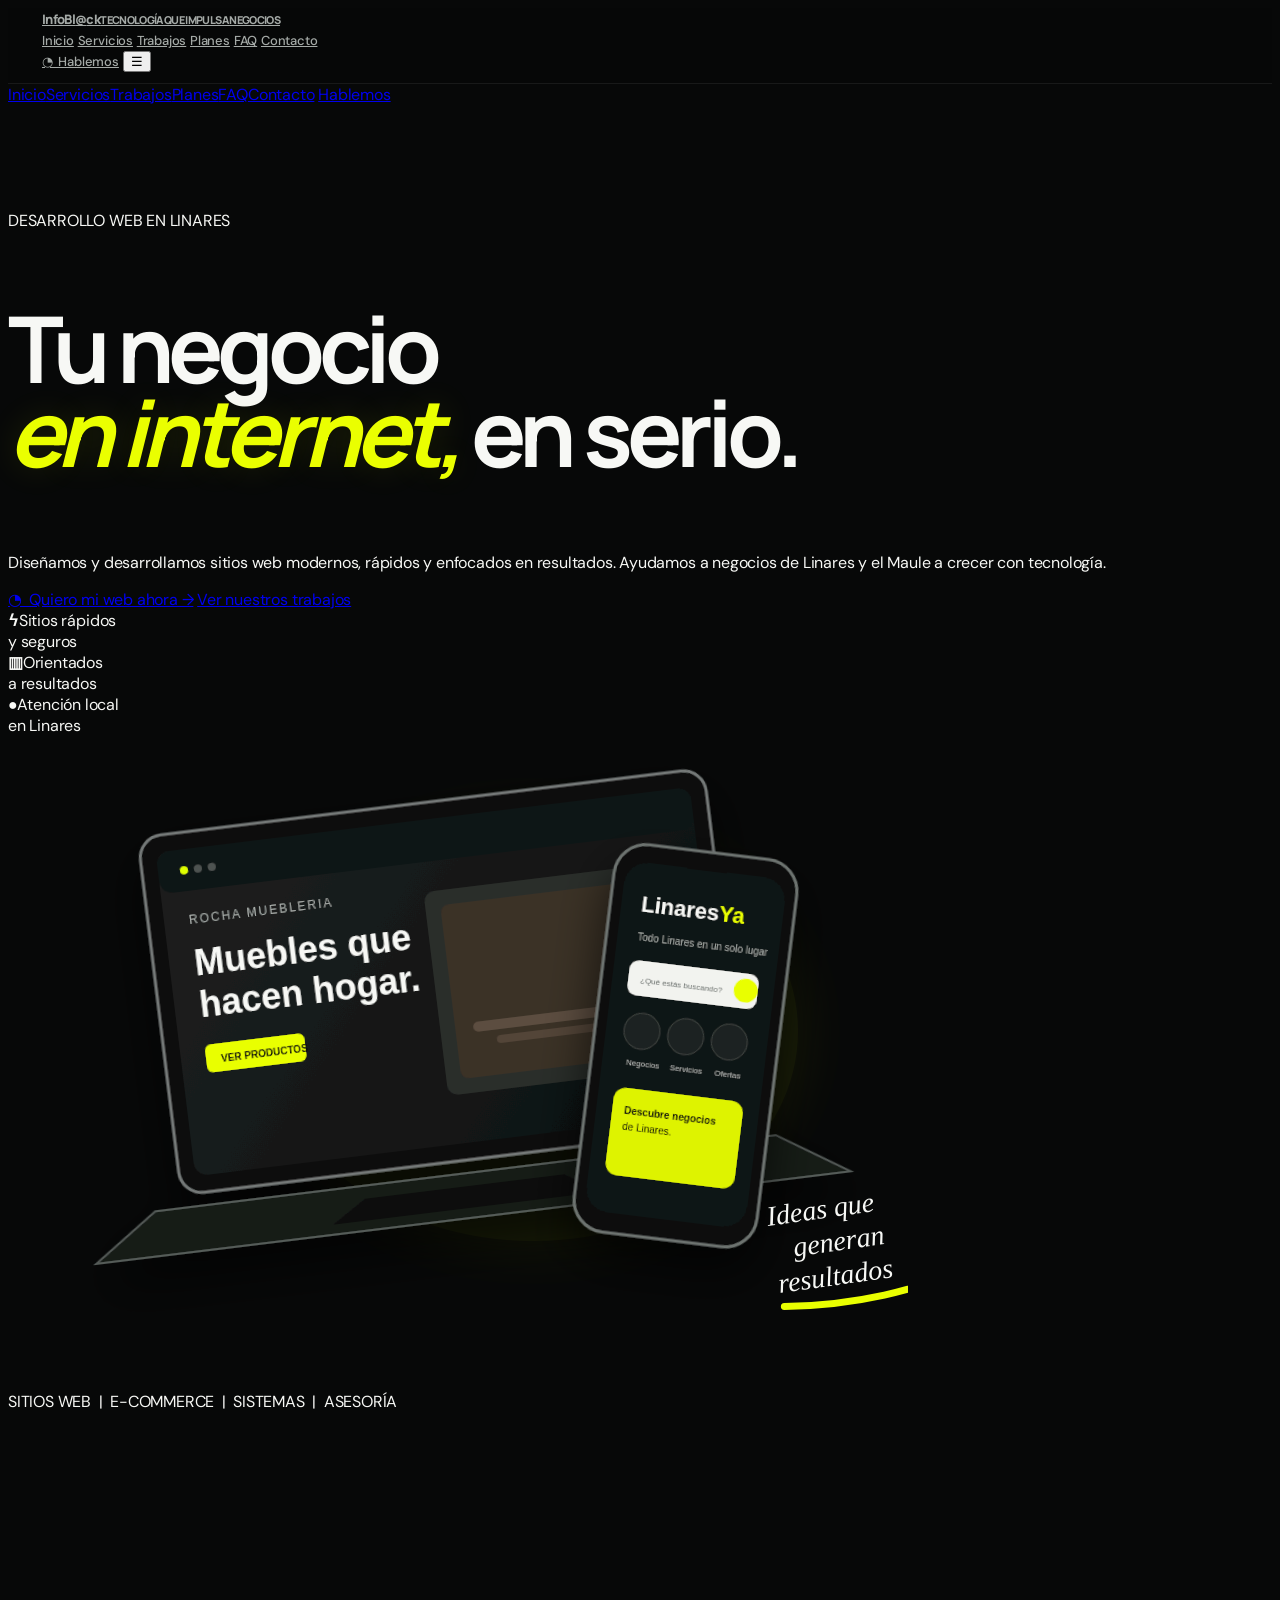
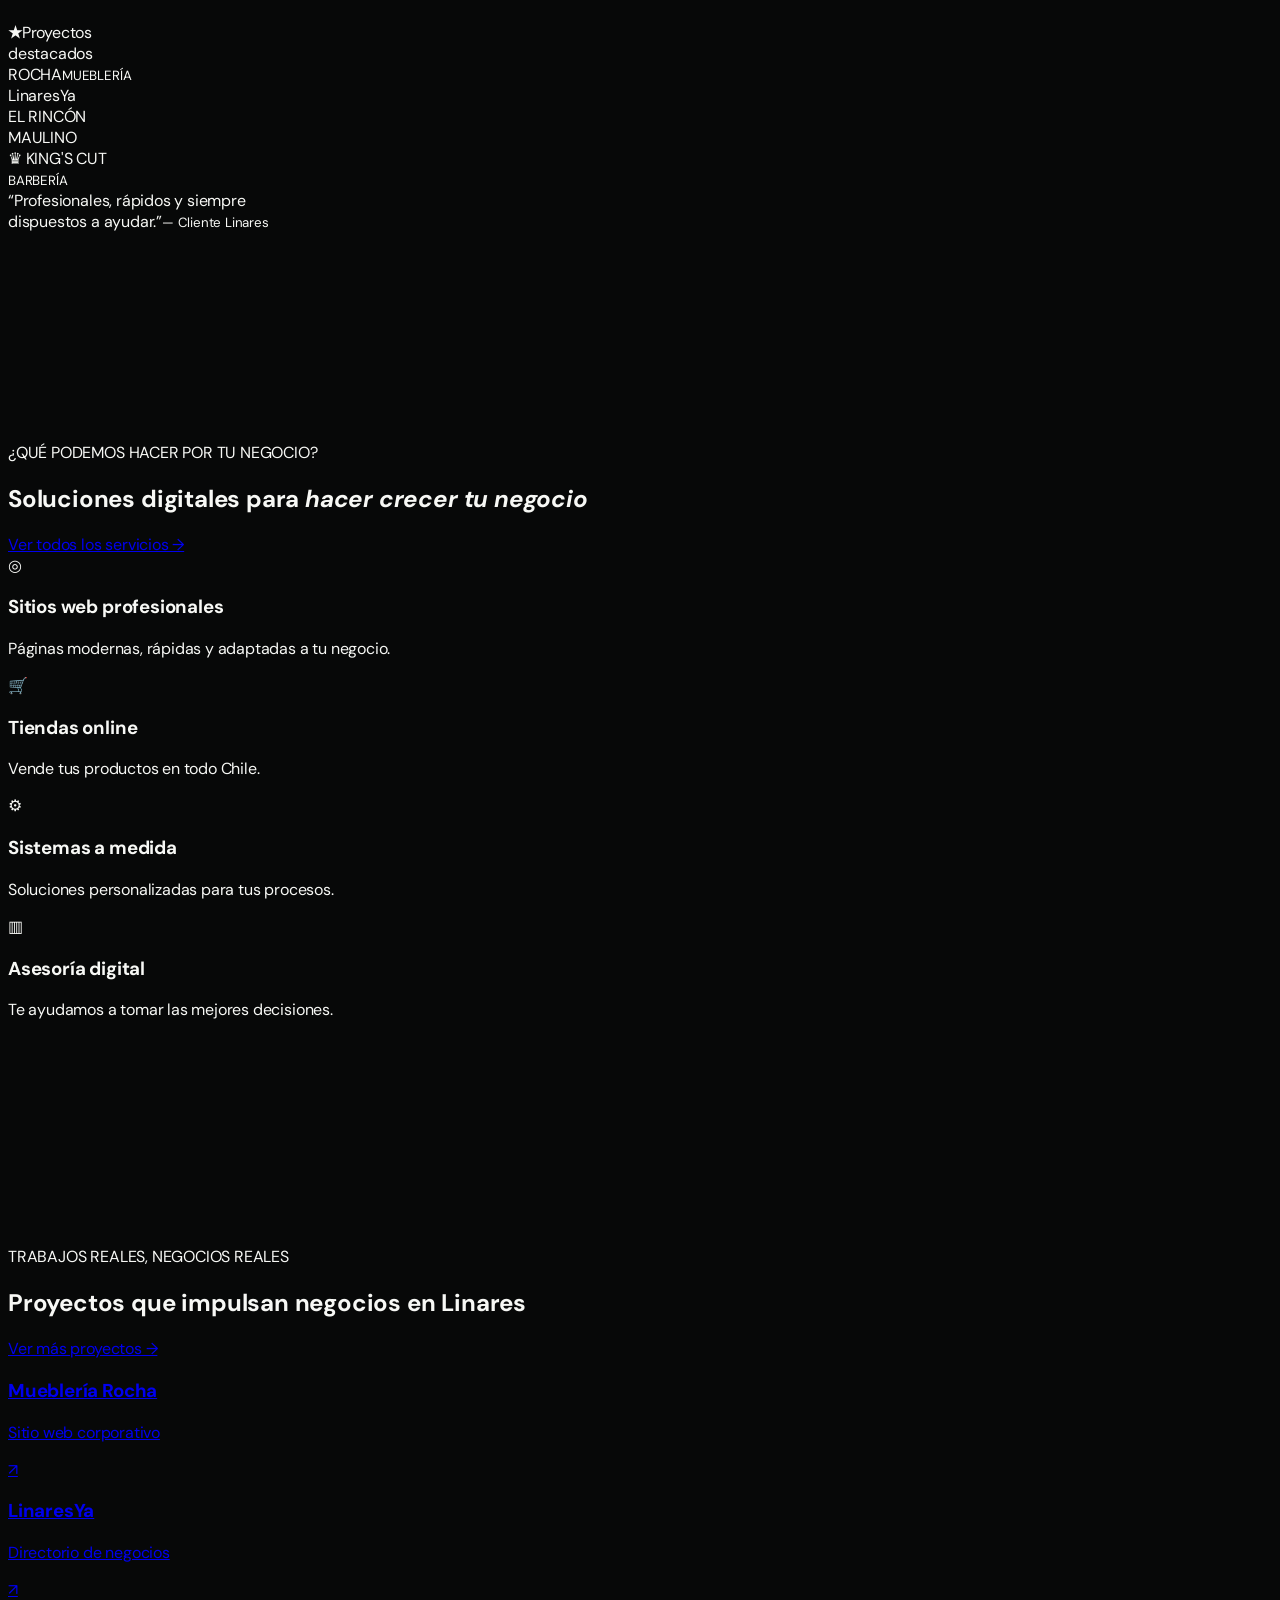
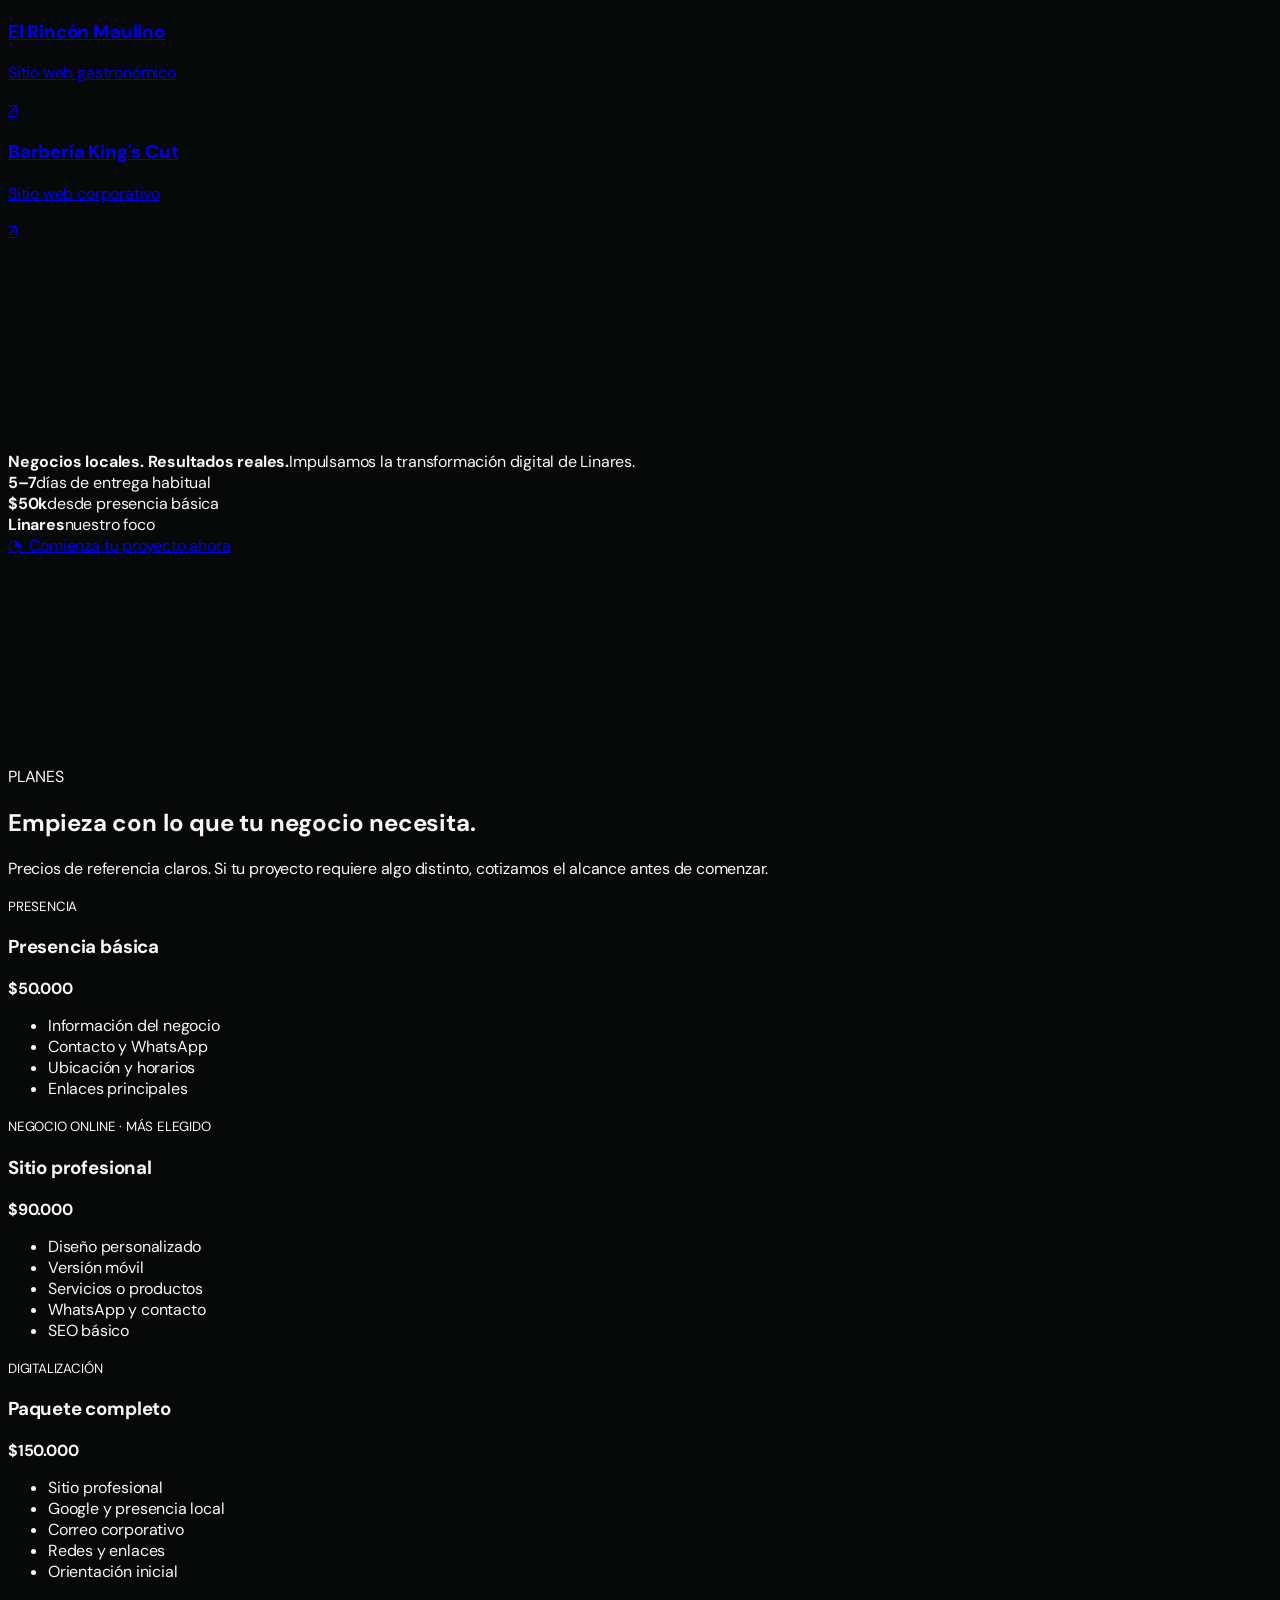
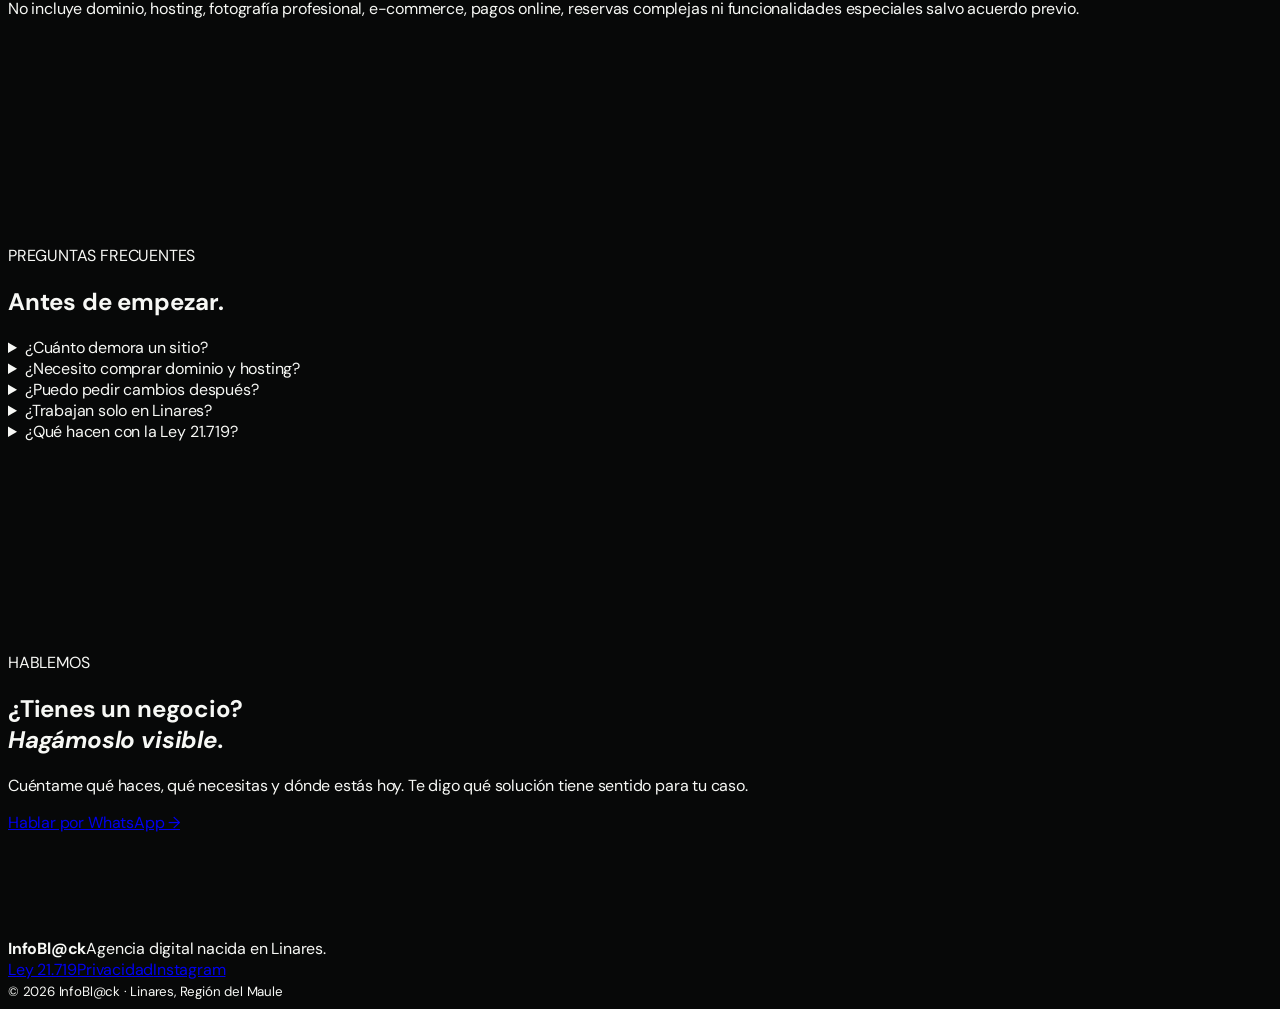
==== commit ee3da195: "feat: rebuild home visual to match commercial redesign reference" ====
--- a/index.html
+++ b/index.html
@@ -4,39 +4,112 @@
 <meta charset="UTF-8">
 <meta name="viewport" content="width=device-width, initial-scale=1.0">
 <title>InfoBl@ck | Digitalización de negocios en Linares</title>
-<meta name="description" content="Digitalizamos negocios de Linares: sitios web, Google, WhatsApp, correo corporativo y presencia online.">
+<meta name="description" content="Diseñamos y desarrollamos sitios web modernos para negocios de Linares y la Región del Maule.">
 <meta name="robots" content="index, follow">
 <meta property="og:title" content="InfoBl@ck | Digitalización de negocios en Linares">
-<meta property="og:description" content="Tu negocio ya existe. Hagamos que también exista en internet.">
+<meta property="og:description" content="Tu negocio en internet, en serio.">
 <meta property="og:type" content="website">
 <meta property="og:url" content="https://infoblack.cl">
 <link rel="icon" type="image/png" href="/favicon.png">
 <link rel="apple-touch-icon" href="/favicon.png">
 <link rel="preconnect" href="https://fonts.googleapis.com">
-<link href="https://fonts.googleapis.com/css2?family=Syne:wght@400;600;700;800&family=DM+Sans:wght@300;400;500;600&display=swap" rel="stylesheet">
-<link rel="stylesheet" href="/assets/modern-typography.css?v=4">
+<link href="https://fonts.googleapis.com/css2?family=DM+Sans:wght@400;500;600;700&family=Manrope:wght@500;600;700;800&display=swap" rel="stylesheet">
+<link rel="stylesheet" href="/assets/modern-typography.css?v=5">
 <script type="application/ld+json">{"@context":"https://schema.org","@type":"LocalBusiness","name":"InfoBl@ck","description":"Agencia digital para negocios de Linares y la Región del Maule.","url":"https://infoblack.cl","telephone":"+56984272557","email":"infoblack.linares@gmail.com","address":{"@type":"PostalAddress","addressLocality":"Linares","addressRegion":"Región del Maule","addressCountry":"CL"},"founder":{"@type":"Person","name":"Willson Valdés"},"priceRange":"$$"}</script>
-<style>
-:root{--black:#080808;--white:#f5f4f0;--acid:#e8ff00;--panel:#121212;--line:#292929;--muted:#929292}*{box-sizing:border-box;margin:0;padding:0}html{scroll-behavior:smooth}body{background:var(--black);color:var(--white);font-family:'DM Sans',sans-serif;line-height:1.6;overflow-x:hidden}a{color:inherit}.wrap{max-width:1120px;margin:auto;padding:0 24px}nav{position:fixed;z-index:100;top:0;left:0;right:0;height:72px;display:flex;align-items:center;justify-content:space-between;padding:0 28px;background:rgba(8,8,8,.92);backdrop-filter:blur(14px);border-bottom:1px solid #222}.logo{font:800 21px Syne;text-decoration:none}.logo span{color:var(--acid)}nav ul{display:flex;gap:28px;list-style:none;align-items:center}nav a{text-decoration:none;color:var(--muted);font-size:14px}nav a:hover{color:var(--white)}.nav-cta{background:var(--acid)!important;color:#080808!important;padding:9px 17px;border-radius:99px;font-weight:600}.hamb{display:none;background:none;border:0;color:white;font-size:25px;cursor:pointer}.mobile-nav{display:none;position:fixed;z-index:99;top:72px;left:0;right:0;background:rgba(8,8,8,.98);border-bottom:1px solid #222;padding:20px 24px;flex-direction:column;gap:14px}.mobile-nav.open{display:flex}.mobile-nav a{padding:10px 0}.mobile-nav .nav-cta{text-align:center}.hero{min-height:100vh;display:flex;align-items:center;padding:120px 0 70px}.hero-inner{max-width:960px}.eyebrow{display:inline-flex;gap:9px;align-items:center;padding:7px 13px;border:1px solid #303030;border-radius:99px;color:#aaa;background:#161616;font-size:12px;margin-bottom:26px}.dot{width:7px;height:7px;border-radius:50%;background:var(--acid)}h1{font:800 clamp(48px,8vw,94px)/.96 Syne;letter-spacing:-4px;max-width:1050px}h1 em{color:var(--acid);font-style:normal}.lead{font-size:19px;color:var(--muted);max-width:650px;margin:27px 0 32px;font-weight:300}.actions{display:flex;gap:12px;flex-wrap:wrap}.btn{display:inline-flex;align-items:center;gap:8px;text-decoration:none;padding:13px 21px;border-radius:99px;font-size:14px;font-weight:600}.primary{background:var(--acid);color:#080808}.secondary{border:1px solid #444;color:white}.proof{display:flex;gap:44px;flex-wrap:wrap;margin-top:62px;padding-top:24px;border-top:1px solid #252525}.proof strong{display:block;font:700 22px Syne}.proof span{font-size:12px;color:var(--muted)}section{padding:92px 0}.kicker{color:var(--acid);font-size:11px;font-weight:600;letter-spacing:3px;text-transform:uppercase;margin-bottom:12px}.title{font:700 clamp(32px,5vw,52px)/1.05 Syne;letter-spacing:-2px;margin-bottom:16px}.muted{color:var(--muted)}.intro{max-width:650px;color:var(--muted);margin-bottom:42px}.grid{display:grid;grid-template-columns:repeat(3,1fr);gap:1px;background:var(--line);border:1px solid var(--line);border-radius:18px;overflow:hidden}.card{background:var(--black);padding:30px;min-height:220px}.card:hover{background:#101010}.icon{font-size:26px;margin-bottom:20px}.card h3{font:700 19px Syne;margin-bottom:8px}.card p{font-size:14px;color:var(--muted)}.price{color:var(--acid);font:700 15px Syne;margin-top:20px}.businesses,.pricing{background:var(--panel)}.bizgrid{display:grid;grid-template-columns:repeat(3,1fr);gap:14px}.biz{border:1px solid #2b2b2b;border-radius:15px;padding:25px;background:#0c0c0c}.biz b{font:700 17px Syne}.biz p{color:var(--muted);font-size:13px;margin-top:7px}.portfolio{display:grid;grid-template-columns:1.4fr 1fr;gap:16px}.work{border:1px solid #2b2b2b;background:var(--panel);border-radius:17px;padding:30px;min-height:270px;display:flex;flex-direction:column;justify-content:flex-end}.work.feature{background:linear-gradient(145deg,#171900,#0d0d0d)}.badge{display:inline-block;width:max-content;background:var(--acid);color:#080808;border-radius:99px;padding:4px 10px;font-size:10px;font-weight:700;letter-spacing:1px;margin-bottom:auto}.work h3{font:700 25px Syne;margin:14px 0 7px}.work p{color:var(--muted);font-size:14px}.tags{display:flex;gap:6px;flex-wrap:wrap;margin-top:16px}.tag{border:1px solid #383838;color:#aaa;border-radius:99px;padding:3px 9px;font-size:11px}.work a{color:var(--acid);font-size:13px;font-weight:600;text-decoration:none;margin-top:18px}.case{margin-top:18px;border-left:2px solid var(--acid);padding:13px 16px;background:rgba(232,255,0,.035);font-size:13px;color:#c7c7c7}.case b{color:white}.process{display:grid;grid-template-columns:repeat(4,1fr);gap:22px}.step{border-top:1px solid #333;padding-top:18px}.num{font:800 35px Syne;color:#303030}.step h3{font:700 16px Syne;margin:5px 0}.step p{font-size:13px;color:var(--muted)}.prices{display:grid;grid-template-columns:repeat(3,1fr);gap:14px}.plan{border:1px solid #2b2b2b;border-radius:17px;padding:28px;background:#0b0b0b}.plan.hot{border-color:var(--acid)}.plan small{color:var(--muted);font-size:10px;letter-spacing:2px}.plan h3{font:700 20px Syne;margin:9px 0}.amount{font:800 32px Syne;color:var(--acid);margin:13px 0}.plan ul{list-style:none;color:#bbb;font-size:13px}.plan li{padding:7px 0;border-bottom:1px solid #202020}.plan li::before{content:'✓';color:var(--acid);margin-right:8px}.note{font-size:11px;color:#777;margin-top:14px}.faq{max-width:760px}.faq-item{border-bottom:1px solid #292929}.faq-q{width:100%;background:none;border:0;color:white;text-align:left;padding:20px 0;font:600 16px Syne;display:flex;justify-content:space-between;cursor:pointer}.faq-q span{color:var(--acid)}.faq-a{display:none;color:var(--muted);font-size:14px;padding:0 0 20px}.faq-item.open .faq-a{display:block}.about{display:grid;grid-template-columns:1fr 1fr;gap:60px;align-items:center}.about-box{border:1px solid #2b2b2b;border-radius:18px;padding:32px;background:var(--panel)}.initial{width:64px;height:64px;border-radius:50%;display:grid;place-items:center;background:var(--acid);color:#080808;font:800 28px Syne;margin-bottom:20px}.about-box h3{font:700 22px Syne}.about-box p{color:var(--muted);font-size:14px;margin-top:8px}.final{padding:110px 0;text-align:center;border-top:1px solid #222}.final h2{font:800 clamp(38px,7vw,72px)/1 Syne;letter-spacing:-3px}.final p{color:var(--muted);max-width:560px;margin:18px auto 28px}.footer{border-top:1px solid #222;padding:35px 0;color:#777;font-size:12px}.foot{display:flex;justify-content:space-between;gap:20px;flex-wrap:wrap}.foot a{text-decoration:none;color:#999}.foot-links{display:flex;gap:16px;flex-wrap:wrap}@media(max-width:800px){nav ul{display:none}.hamb{display:block}.grid,.bizgrid,.prices,.portfolio,.about{grid-template-columns:1fr}.process{grid-template-columns:1fr 1fr}h1{letter-spacing:-2.5px}.hero{padding-top:110px}.proof{gap:25px}}@media(max-width:480px){.wrap{padding:0 18px}nav{padding:0 18px}section{padding:70px 0}.process{grid-template-columns:1fr}.card,.plan,.work{padding:24px}.btn{width:100%;justify-content:center}}
-</style>
-<script src="https://browser.sentry-cdn.com/9.40.0/bundle.min.js" crossorigin="anonymous"></script>
-<script>window.addEventListener('load',function(){if(window.Sentry){Sentry.init({dsn:'https://a4d4801afb8e0fb8cfbf5bbb32e49407@o4511321550553088.ingest.de.sentry.io/4511891628949584',environment:'production',tracesSampleRate:.1,attachStacktrace:true});}});</script>
 </head>
 <body>
-<nav><a class="logo" href="#inicio">InfoBl<span>@</span>ck</a><ul><li><a href="#servicios">Servicios</a></li><li><a href="#trabajos">Trabajos</a></li><li><a href="#precios">Precios</a></li><li><a href="#faq">FAQ</a></li><li><a class="nav-cta" href="https://wa.me/56984272557?text=Hola%20InfoBl%40ck%2C%20quiero%20digitalizar%20mi%20negocio">Hablemos</a></li></ul><button class="hamb" id="hamb" aria-label="Abrir menú" aria-expanded="false">☰</button></nav>
-<div class="mobile-nav" id="mobileNav"><a href="#servicios">Servicios</a><a href="#trabajos">Trabajos</a><a href="#precios">Precios</a><a href="#faq">FAQ</a><a href="/pack-cumplimiento">Ley 21.719</a><a class="nav-cta" href="https://wa.me/56984272557?text=Hola%20InfoBl%40ck%2C%20quiero%20digitalizar%20mi%20negocio">Hablemos</a></div>
+<header class="site-header">
+  <nav class="nav wrap">
+    <a class="logo" href="#inicio" aria-label="InfoBl@ck inicio">InfoBl<span>@</span>ck<small>TECNOLOGÍA QUE IMPULSA NEGOCIOS</small></a>
+    <div class="nav-links">
+      <a class="active" href="#inicio">Inicio</a>
+      <a href="#servicios">Servicios</a>
+      <a href="#trabajos">Trabajos</a>
+      <a href="#precios">Planes</a>
+      <a href="#faq">FAQ</a>
+      <a href="#contacto">Contacto</a>
+    </div>
+    <a class="nav-whatsapp" href="https://wa.me/56984272557?text=Hola%20InfoBl%40ck%2C%20quiero%20mejorar%20mi%20negocio">◔ &nbsp;Hablemos</a>
+    <button class="hamb" id="hamb" aria-label="Abrir menú" aria-expanded="false">☰</button>
+  </nav>
+  <div class="mobile-nav" id="mobileNav">
+    <a href="#inicio">Inicio</a><a href="#servicios">Servicios</a><a href="#trabajos">Trabajos</a><a href="#precios">Planes</a><a href="#faq">FAQ</a><a href="#contacto">Contacto</a>
+    <a class="nav-whatsapp" href="https://wa.me/56984272557?text=Hola%20InfoBl%40ck%2C%20quiero%20mejorar%20mi%20negocio">Hablemos</a>
+  </div>
+</header>
+
 <main id="inicio">
-<section class="hero"><div class="wrap hero-inner"><div class="eyebrow"><span class="dot"></span> Agencia digital local · Linares, Maule</div><h1>Tu negocio ya existe.<br>Hagamos que también exista <em>en internet.</em></h1><p class="lead">Páginas web, Google, WhatsApp, correo corporativo y presencia digital para negocios de Linares. Sin vueltas, sin letra chica y con acompañamiento directo.</p><div class="actions"><a class="btn primary" href="https://wa.me/56984272557?text=Hola%20InfoBl%40ck%2C%20quiero%20mejorar%20mi%20negocio%20online">Quiero mejorar mi negocio →</a><a class="btn secondary" href="#trabajos">Ver trabajos realizados</a></div><div class="proof"><div><strong>5–7 días</strong><span>Entrega habitual</span></div><div><strong>$50 mil</strong><span>Desde presencia básica</span></div><div><strong>100% local</strong><span>Atención en Linares</span></div><div><strong>Precio claro</strong><span>Sin letra chica</span></div></div></div></section>
-<section id="servicios"><div class="wrap"><div class="kicker">Qué hacemos</div><h2 class="title">Digitalizamos lo que tu negocio<br><span class="muted">necesita para crecer.</span></h2><p class="intro">Partimos de tu situación actual y armamos una solución digital acorde a tu negocio y presupuesto.</p><div class="grid"><article class="card"><div class="icon">◫</div><h3>Sitio web profesional</h3><p>Página clara, rápida y adaptable a celulares para mostrar servicios, productos, ubicación y contacto.</p><div class="price">Desde $80.000</div></article><article class="card"><div class="icon">⌖</div><h3>Google y presencia local</h3><p>Configuramos y mejoramos tu presencia en Google para que tus clientes puedan encontrarte y contactarte.</p><div class="price">Desde $15.000</div></article><article class="card"><div class="icon">✉</div><h3>Correo corporativo</h3><p>Una dirección profesional con el nombre de tu negocio para mejorar comunicación y confianza.</p><div class="price">Desde $15.000</div></article><article class="card"><div class="icon">◎</div><h3>Redes sociales</h3><p>Ordenamos perfiles, información y enlaces para que tus redes trabajen junto con tu presencia web.</p><div class="price">Desde $20.000</div></article><article class="card"><div class="icon">▣</div><h3>Catálogo y WhatsApp</h3><p>Mostramos productos o servicios y facilitamos que el cliente pase de mirar a consultar.</p><div class="price">Según alcance</div></article><article class="card"><div class="icon">+</div><h3>Mantenimiento y soporte</h3><p>Actualizaciones, cambios y soporte técnico para que tu solución digital siga funcionando.</p><div class="price">Desde $10.000/mes</div></article></div></div></section>
-<section class="businesses"><div class="wrap"><div class="kicker">Pensado para negocios reales</div><h2 class="title">¿Qué tipo de negocio tienes?</h2><p class="intro">El objetivo es simple: que más personas te encuentren, entiendan lo que haces y puedan contactarte.</p><div class="bizgrid"><div class="biz"><b>🍽️ Restaurant</b><p>Menú, ubicación, horarios, reservas y contacto directo.</p></div><div class="biz"><b>✂️ Barbería</b><p>Servicios, precios, horarios y contacto para agendar.</p></div><div class="biz"><b>🛒 Tienda</b><p>Catálogo, productos destacados y consultas por WhatsApp.</p></div><div class="biz"><b>🪑 Mueblería</b><p>Portafolio de trabajos, catálogo y solicitudes de cotización.</p></div><div class="biz"><b>🔧 Taller o servicio</b><p>Servicios, cobertura, ubicación, horarios y contacto.</p></div><div class="biz"><b>💼 Profesional</b><p>Presentación, experiencia, servicios y canales de contacto.</p></div></div></div></section>
-<section id="trabajos"><div class="wrap"><div class="kicker">Trabajo realizado</div><h2 class="title">No solo te lo contamos.<br><span class="muted">Te mostramos lo que hacemos.</span></h2><div class="portfolio"><article class="work feature"><span class="badge">CLIENTE REAL</span><h3>Mueblería Rocha</h3><p>Presencia digital para un negocio de Linares: catálogo, presentación de servicios, SEO local y contacto por WhatsApp.</p><div class="tags"><span class="tag">Next.js</span><span class="tag">SEO local</span><span class="tag">WhatsApp</span></div><div class="case"><b>Enfoque:</b> transformar un negocio tradicional en una vitrina digital clara, con productos, servicios y contacto directo.</div><a href="https://rocha-mueblerialinares.vercel.app/" target="_blank" rel="noopener">Ver proyecto →</a></article><article class="work"><span class="badge">PROYECTO REAL</span><h3>LinaresYa</h3><p>Directorio digital creado para conectar negocios y servicios de Linares con las personas que los buscan.</p><div class="tags"><span class="tag">Directorio</span><span class="tag">Búsqueda</span><span class="tag">SEO local</span></div><a href="https://linaresya.cl/" target="_blank" rel="noopener">Visitar LinaresYa →</a></article><article class="work"><span class="badge">DEMO</span><h3>El Rincón Maulino</h3><p>Concepto de sitio para restaurante: carta, ubicación, horarios y contacto.</p><div class="tags"><span class="tag">Web</span><span class="tag">Responsive</span></div></article><article class="work"><span class="badge">DEMO</span><h3>Barbería King's Cut</h3><p>Concepto de presencia digital para barbería con servicios, precios y llamada a la acción.</p><div class="tags"><span class="tag">Web</span><span class="tag">Mobile first</span></div></article></div></div></section>
-<section><div class="wrap"><div class="kicker">Cómo trabajamos</div><h2 class="title">Simple, directo y sin humo.</h2><div class="process"><div class="step"><div class="num">01</div><h3>Conversamos</h3><p>Entendemos tu negocio, objetivo y presupuesto.</p></div><div class="step"><div class="num">02</div><h3>Diseñamos</h3><p>Definimos estructura, contenido y solución.</p></div><div class="step"><div class="num">03</div><h3>Publicamos</h3><p>Construimos, revisamos y dejamos todo funcionando.</p></div><div class="step"><div class="num">04</div><h3>Te acompañamos</h3><p>Podemos seguir con cambios, mantenimiento y soporte.</p></div></div></div></section>
-<section id="precios" class="pricing"><div class="wrap"><div class="kicker">Precios claros</div><h2 class="title">Parte donde estés.</h2><p class="intro">Los precios son una referencia inicial. Si tu proyecto necesita algo distinto, te cotizamos antes de comenzar.</p><div class="prices"><article class="plan"><small>PRESENCIA</small><h3>Presencia básica</h3><div class="amount">$50.000</div><ul><li>Información del negocio</li><li>Contacto y WhatsApp</li><li>Ubicación y horarios</li><li>Enlaces principales</li></ul></article><article class="plan hot"><small>NEGOCIO ONLINE · MÁS ELEGIDO</small><h3>Sitio profesional</h3><div class="amount">$90.000</div><ul><li>Diseño personalizado</li><li>Versión móvil</li><li>Servicios o productos</li><li>WhatsApp y contacto</li><li>SEO básico</li></ul></article><article class="plan"><small>DIGITALIZACIÓN</small><h3>Paquete completo</h3><div class="amount">$150.000</div><ul><li>Sitio profesional</li><li>Google y presencia local</li><li>Correo corporativo</li><li>Redes y enlaces</li><li>Orientación inicial</li></ul></article></div><p class="note">No incluye dominio, hosting, fotografía profesional, e-commerce, pagos online, reservas complejas ni funcionalidades especiales salvo acuerdo previo.</p></div></section>
-<section id="faq"><div class="wrap"><div class="kicker">Preguntas frecuentes</div><h2 class="title">Antes de empezar.</h2><div class="faq"><div class="faq-item open"><button class="faq-q">¿Cuánto demora un sitio?<span>+</span></button><div class="faq-a">La entrega habitual de un proyecto estándar es de 5 a 7 días, una vez recibido el contenido necesario y definido el alcance.</div></div><div class="faq-item"><button class="faq-q">¿Necesito comprar dominio y hosting?<span>+</span></button><div class="faq-a">No necesariamente. Te orientamos sobre las opciones y podemos ayudarte con la configuración. Estos servicios pueden tener costos de terceros.</div></div><div class="faq-item"><button class="faq-q">¿Puedo pedir cambios después?<span>+</span></button><div class="faq-a">Sí. Los cambios incluidos dependen del proyecto contratado. También ofrecemos mantenimiento para actualizaciones posteriores.</div></div><div class="faq-item"><button class="faq-q">¿Trabajan solo en Linares?<span>+</span></button><div class="faq-a">Estamos enfocados en Linares y la Región del Maule, pero podemos trabajar de forma remota con negocios de otras zonas.</div></div><div class="faq-item"><button class="faq-q">¿Qué hacen con la Ley 21.719?<span>+</span></button><div class="faq-a">Podemos implementar documentos y elementos digitales de privacidad para tu sitio mediante nuestro <a href="/pack-cumplimiento">Pack de Cumplimiento</a>. Es un servicio de implementación digital y no constituye asesoría jurídica.</div></div></div></div></section>
-<section><div class="wrap about"><div><div class="kicker">Sobre InfoBl@ck</div><h2 class="title">Una agencia digital nacida en Linares.</h2><p class="muted">Soy Willson Valdés, Ingeniero Informático y fundador de InfoBl@ck. Trabajo directamente con negocios de Linares y conozco de cerca las necesidades digitales de emprendedores y empresas de nuestra ciudad.</p></div><div class="about-box"><div class="initial">W</div><h3>Trato directo.</h3><p>Sin equipos enormes ni intermediarios. Hablamos, definimos y construimos contigo.</p></div></div></section>
-<section class="final"><div class="wrap"><h2>Cuéntame qué negocio tienes.</h2><p>Cuéntame qué haces, qué necesitas y dónde estás hoy. Te digo qué solución tiene sentido para tu caso.</p><a class="btn primary" href="https://wa.me/56984272557?text=Hola%20InfoBl%40ck%2C%20te%20cuento%20sobre%20mi%20negocio">Hablar por WhatsApp →</a></div></section>
+<section class="hero-reference">
+  <div class="wrap hero-grid">
+    <div class="hero-copy">
+      <div class="hero-kicker"><span></span> DESARROLLO WEB EN LINARES</div>
+      <h1>Tu negocio<br><em>en internet,</em> en serio.</h1>
+      <p>Diseñamos y desarrollamos sitios web modernos, rápidos y enfocados en resultados. Ayudamos a negocios de Linares y el Maule a crecer con tecnología.</p>
+      <div class="hero-actions">
+        <a class="button button-primary" href="https://wa.me/56984272557?text=Hola%20InfoBl%40ck%2C%20quiero%20mi%20web">◔ &nbsp;Quiero mi web ahora →</a>
+        <a class="button button-outline" href="#trabajos">Ver nuestros trabajos</a>
+      </div>
+      <div class="hero-points">
+        <div><b>ϟ</b><span>Sitios rápidos<br>y seguros</span></div>
+        <div><b>▥</b><span>Orientados<br>a resultados</span></div>
+        <div><b>●</b><span>Atención local<br>en Linares</span></div>
+      </div>
+    </div>
+    <div class="hero-visual">
+      <img src="/assets/hero-devices.svg" alt="Diseños web de Mueblería Rocha y LinaresYa en computador y teléfono">
+      <div class="hero-tags">SITIOS WEB &nbsp;|&nbsp; E-COMMERCE &nbsp;|&nbsp; SISTEMAS &nbsp;|&nbsp; ASESORÍA</div>
+    </div>
+  </div>
+</section>
+
+<section class="project-strip">
+  <div class="wrap strip-inner">
+    <div class="strip-label"><b>★</b><span>Proyectos<br>destacados</span></div>
+    <div class="strip-name rocha">ROCHA<small>MUEBLERÍA</small></div>
+    <div class="strip-name linaresya">Linares<span>Ya</span></div>
+    <div class="strip-name maulino">EL RINCÓN<br>MAULINO</div>
+    <div class="strip-name kings">♛ KING'S CUT<br><small>BARBERÍA</small></div>
+    <div class="strip-quote">“Profesionales, rápidos y siempre<br>dispuestos a ayudar.”<small>— Cliente Linares</small></div>
+  </div>
+</section>
+
+<section id="servicios" class="services-section">
+  <div class="wrap">
+    <div class="section-head"><div><div class="section-kicker"><span></span> ¿QUÉ PODEMOS HACER POR TU NEGOCIO?</div><h2>Soluciones digitales para <em>hacer crecer tu negocio</em></h2></div><a href="#contacto">Ver todos los servicios →</a></div>
+    <div class="service-grid">
+      <article class="service-card"><div class="service-icon">◎</div><div><h3>Sitios web profesionales</h3><p>Páginas modernas, rápidas y adaptadas a tu negocio.</p></div></article>
+      <article class="service-card"><div class="service-icon">🛒</div><div><h3>Tiendas online</h3><p>Vende tus productos en todo Chile.</p></div></article>
+      <article class="service-card"><div class="service-icon">⚙</div><div><h3>Sistemas a medida</h3><p>Soluciones personalizadas para tus procesos.</p></div></article>
+      <article class="service-card"><div class="service-icon">▥</div><div><h3>Asesoría digital</h3><p>Te ayudamos a tomar las mejores decisiones.</p></div></article>
+    </div>
+  </div>
+</section>
+
+<section id="trabajos" class="works-section">
+  <div class="wrap">
+    <div class="section-head"><div><div class="section-kicker"><span></span> TRABAJOS REALES, NEGOCIOS REALES</div><h2>Proyectos que impulsan negocios en Linares</h2></div><a href="#trabajos">Ver más proyectos →</a></div>
+    <div class="works-grid">
+      <a class="work-card work-rocha" href="https://rocha-mueblerialinares.vercel.app" target="_blank" rel="noopener"><div class="work-overlay"></div><div class="work-content"><h3>Mueblería Rocha</h3><p>Sitio web corporativo</p><span>↗</span></div></a>
+      <a class="work-card work-linaresya" href="https://linaresya.cl" target="_blank" rel="noopener"><div class="work-overlay"></div><div class="work-content"><h3>LinaresYa</h3><p>Directorio de negocios</p><span>↗</span></div></a>
+      <a class="work-card work-maulino" href="https://restaurant-demolinares.netlify.app/" target="_blank" rel="noopener"><div class="work-overlay"></div><div class="work-content"><h3>El Rincón Maulino</h3><p>Sitio web gastronómico</p><span>↗</span></div></a>
+      <a class="work-card work-kings" href="https://barberdemolinares.netlify.app/" target="_blank" rel="noopener"><div class="work-overlay"></div><div class="work-content"><h3>Barbería King's Cut</h3><p>Sitio web corporativo</p><span>↗</span></div></a>
+    </div>
+  </div>
+</section>
+
+<section class="impact-section"><div class="wrap impact-inner"><div class="impact-text"><b>Negocios locales. Resultados reales.</b><span>Impulsamos la transformación digital de Linares.</span></div><div class="impact-item"><strong>5–7</strong><span>días de entrega habitual</span></div><div class="impact-item"><strong>$50k</strong><span>desde presencia básica</span></div><div class="impact-item"><strong>Linares</strong><span>nuestro foco</span></div><a class="button button-primary" href="https://wa.me/56984272557?text=Hola%20InfoBl%40ck%2C%20quiero%20comenzar%20mi%20proyecto">◔ &nbsp;Comienza tu proyecto ahora</a></div></section>
+
+<section id="precios" class="detail-section"><div class="wrap"><div class="section-kicker"><span></span> PLANES</div><h2>Empieza con lo que tu negocio necesita.</h2><p class="section-lead">Precios de referencia claros. Si tu proyecto requiere algo distinto, cotizamos el alcance antes de comenzar.</p><div class="plans-grid"><article><small>PRESENCIA</small><h3>Presencia básica</h3><strong>$50.000</strong><ul><li>Información del negocio</li><li>Contacto y WhatsApp</li><li>Ubicación y horarios</li><li>Enlaces principales</li></ul></article><article class="featured"><small>NEGOCIO ONLINE · MÁS ELEGIDO</small><h3>Sitio profesional</h3><strong>$90.000</strong><ul><li>Diseño personalizado</li><li>Versión móvil</li><li>Servicios o productos</li><li>WhatsApp y contacto</li><li>SEO básico</li></ul></article><article><small>DIGITALIZACIÓN</small><h3>Paquete completo</h3><strong>$150.000</strong><ul><li>Sitio profesional</li><li>Google y presencia local</li><li>Correo corporativo</li><li>Redes y enlaces</li><li>Orientación inicial</li></ul></article></div><p class="fine-print">No incluye dominio, hosting, fotografía profesional, e-commerce, pagos online, reservas complejas ni funcionalidades especiales salvo acuerdo previo.</p></div></section>
+
+<section id="faq" class="detail-section faq-section"><div class="wrap narrow"><div class="section-kicker"><span></span> PREGUNTAS FRECUENTES</div><h2>Antes de empezar.</h2><div class="faq-list"><details><summary>¿Cuánto demora un sitio?</summary><p>La entrega habitual de un proyecto estándar es de 5 a 7 días, una vez recibido el contenido necesario y definido el alcance.</p></details><details><summary>¿Necesito comprar dominio y hosting?</summary><p>No necesariamente. Te orientamos sobre las opciones y podemos ayudarte con la configuración. Estos servicios pueden tener costos de terceros.</p></details><details><summary>¿Puedo pedir cambios después?</summary><p>Sí. Los cambios incluidos dependen del proyecto contratado. También ofrecemos mantenimiento para actualizaciones posteriores.</p></details><details><summary>¿Trabajan solo en Linares?</summary><p>Estamos enfocados en Linares y la Región del Maule, pero podemos trabajar de forma remota con negocios de otras zonas.</p></details><details><summary>¿Qué hacen con la Ley 21.719?</summary><p>Podemos implementar documentos y elementos digitales de privacidad para tu sitio mediante nuestro <a href="/pack-cumplimiento">Pack de Cumplimiento</a>. Es un servicio de implementación digital y no constituye asesoría jurídica.</p></details></div></div></section>
+
+<section id="contacto" class="contact-section"><div class="wrap contact-box"><div><div class="section-kicker"><span></span> HABLEMOS</div><h2>¿Tienes un negocio?<br><em>Hagámoslo visible.</em></h2><p>Cuéntame qué haces, qué necesitas y dónde estás hoy. Te digo qué solución tiene sentido para tu caso.</p></div><a class="button button-primary" href="https://wa.me/56984272557?text=Hola%20InfoBl%40ck%2C%20quiero%20digitalizar%20mi%20negocio">Hablar por WhatsApp →</a></div></section>
 </main>
-<footer class="footer"><div class="wrap foot"><div>© 2026 InfoBl@ck · Linares, Región del Maule</div><div class="foot-links"><a href="mailto:infoblack.linares@gmail.com">infoblack.linares@gmail.com</a><a href="https://instagram.com/infoblacklinares" target="_blank" rel="noopener">Instagram</a><a href="/pack-cumplimiento">Ley 21.719</a><a href="/politica-de-privacidad">Privacidad</a></div></div></footer>
-<script>const h=document.getElementById('hamb'),m=document.getElementById('mobileNav');h.addEventListener('click',()=>{const o=m.classList.toggle('open');h.setAttribute('aria-expanded',o)});document.querySelectorAll('.mobile-nav a').forEach(a=>a.addEventListener('click',()=>{m.classList.remove('open');h.setAttribute('aria-expanded','false')}));document.querySelectorAll('.faq-q').forEach(q=>q.addEventListener('click',()=>q.parentElement.classList.toggle('open')));</script>
+<footer><div class="wrap footer-inner"><div><b>InfoBl@ck</b><span>Agencia digital nacida en Linares.</span></div><div class="footer-links"><a href="/pack-cumplimiento">Ley 21.719</a><a href="/politica-de-privacidad/">Privacidad</a><a href="https://instagram.com/infoblack.linares">Instagram</a></div><small>© 2026 InfoBl@ck · Linares, Región del Maule</small></div></footer>
+<script>
+const hamb=document.getElementById('hamb'), mobile=document.getElementById('mobileNav');
+if(hamb){hamb.addEventListener('click',()=>{const open=mobile.classList.toggle('open');hamb.setAttribute('aria-expanded',open?'true':'false');});}
+mobile?.querySelectorAll('a').forEach(a=>a.addEventListener('click',()=>{mobile.classList.remove('open');hamb?.setAttribute('aria-expanded','false');}));
+</script>
 </body>
 </html>
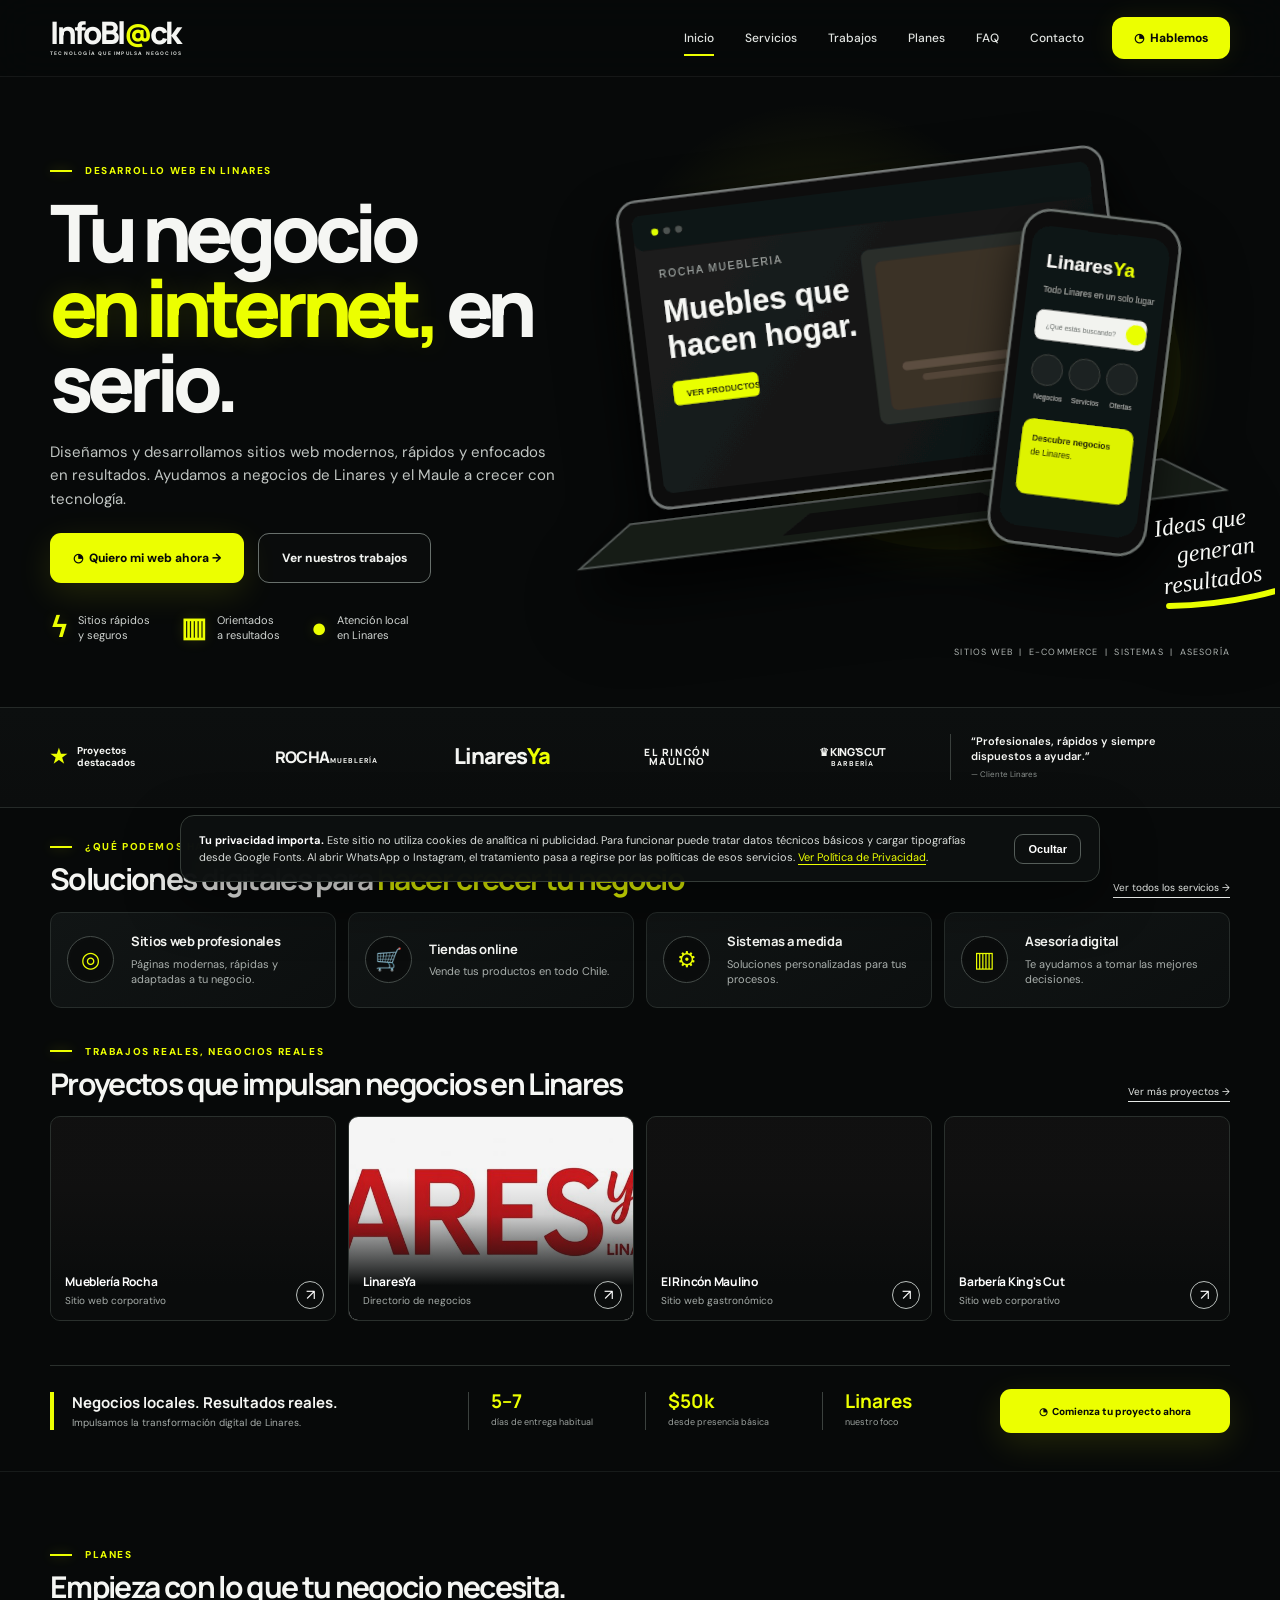
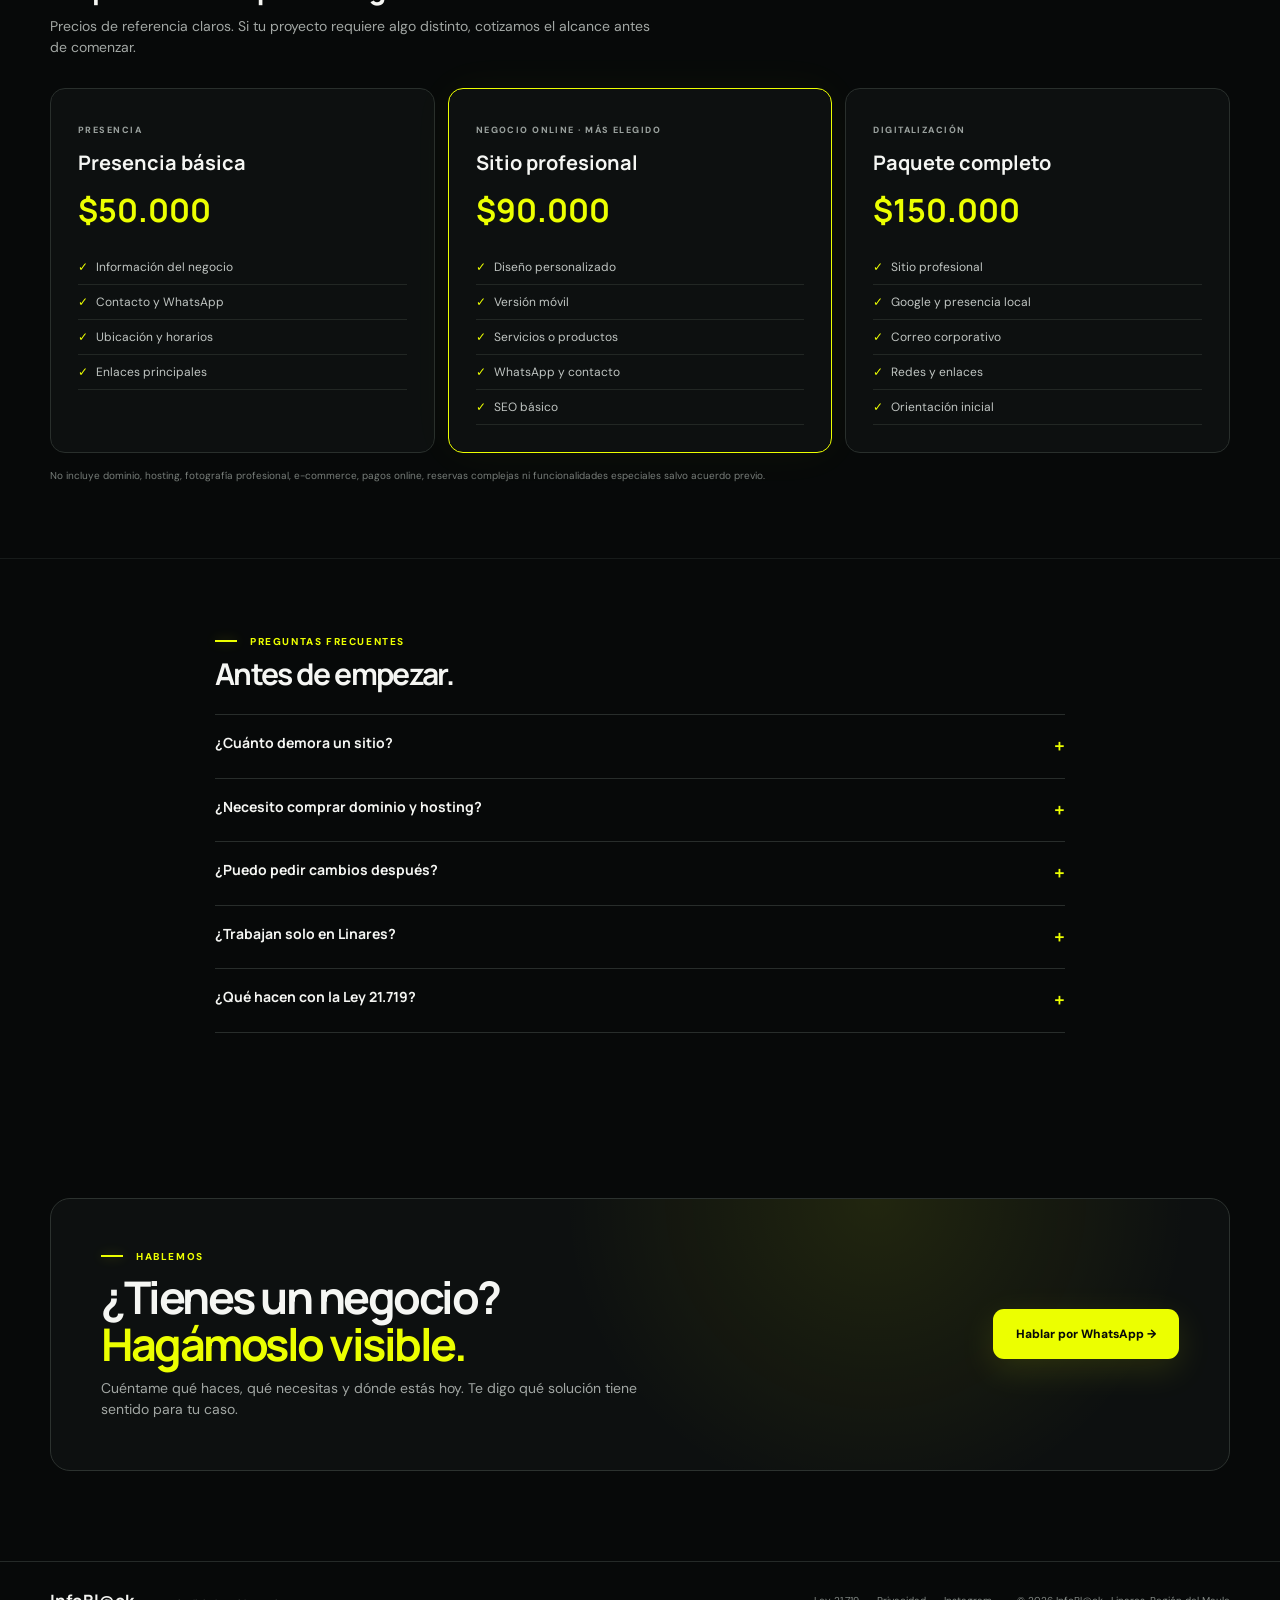
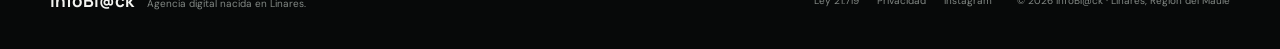
==== commit 37326913: "feat: add visible privacy notice to homepage" ====
--- a/index.html
+++ b/index.html
@@ -16,27 +16,28 @@
 <link href="https://fonts.googleapis.com/css2?family=DM+Sans:wght@400;500;600;700&family=Manrope:wght@500;600;700;800&display=swap" rel="stylesheet">
 <link rel="stylesheet" href="/assets/modern-typography.css?v=5">
 <script type="application/ld+json">{"@context":"https://schema.org","@type":"LocalBusiness","name":"InfoBl@ck","description":"Agencia digital para negocios de Linares y la Región del Maule.","url":"https://infoblack.cl","telephone":"+56984272557","email":"infoblack.linares@gmail.com","address":{"@type":"PostalAddress","addressLocality":"Linares","addressRegion":"Región del Maule","addressCountry":"CL"},"founder":{"@type":"Person","name":"Willson Valdés"},"priceRange":"$$"}</script>
+<style>
+.privacy-notice{position:fixed;z-index:3000;left:18px;right:18px;bottom:18px;max-width:920px;margin:0 auto;background:rgba(13,16,16,.97);border:1px solid #343b37;border-radius:14px;box-shadow:0 18px 55px rgba(0,0,0,.45);padding:16px 18px;display:flex;align-items:center;gap:18px;color:#d9ddda;font-size:11px;line-height:1.5;backdrop-filter:blur(18px)}
+.privacy-notice strong{color:#fff}.privacy-notice a{color:#ecff00;text-decoration:underline;text-underline-offset:3px}.privacy-notice button{margin-left:auto;flex:0 0 auto;border:1px solid #555d59;background:transparent;color:#fff;border-radius:9px;padding:8px 13px;font-size:11px;font-weight:700;cursor:pointer}.privacy-notice button:hover{border-color:#ecff00;color:#ecff00}@media(max-width:600px){.privacy-notice{left:10px;right:10px;bottom:10px;padding:14px;align-items:flex-start}.privacy-notice button{padding:7px 10px}}
+</style>
 </head>
 <body>
 <header class="site-header">
   <nav class="nav wrap">
     <a class="logo" href="#inicio" aria-label="InfoBl@ck inicio">InfoBl<span>@</span>ck<small>TECNOLOGÍA QUE IMPULSA NEGOCIOS</small></a>
     <div class="nav-links">
-      <a class="active" href="#inicio">Inicio</a>
-      <a href="#servicios">Servicios</a>
-      <a href="#trabajos">Trabajos</a>
-      <a href="#precios">Planes</a>
-      <a href="#faq">FAQ</a>
-      <a href="#contacto">Contacto</a>
+      <a class="active" href="#inicio">Inicio</a><a href="#servicios">Servicios</a><a href="#trabajos">Trabajos</a><a href="#precios">Planes</a><a href="#faq">FAQ</a><a href="#contacto">Contacto</a>
     </div>
     <a class="nav-whatsapp" href="https://wa.me/56984272557?text=Hola%20InfoBl%40ck%2C%20quiero%20mejorar%20mi%20negocio">◔ &nbsp;Hablemos</a>
     <button class="hamb" id="hamb" aria-label="Abrir menú" aria-expanded="false">☰</button>
   </nav>
-  <div class="mobile-nav" id="mobileNav">
-    <a href="#inicio">Inicio</a><a href="#servicios">Servicios</a><a href="#trabajos">Trabajos</a><a href="#precios">Planes</a><a href="#faq">FAQ</a><a href="#contacto">Contacto</a>
-    <a class="nav-whatsapp" href="https://wa.me/56984272557?text=Hola%20InfoBl%40ck%2C%20quiero%20mejorar%20mi%20negocio">Hablemos</a>
-  </div>
+  <div class="mobile-nav" id="mobileNav"><a href="#inicio">Inicio</a><a href="#servicios">Servicios</a><a href="#trabajos">Trabajos</a><a href="#precios">Planes</a><a href="#faq">FAQ</a><a href="#contacto">Contacto</a><a class="nav-whatsapp" href="https://wa.me/56984272557?text=Hola%20InfoBl%40ck%2C%20quiero%20mejorar%20mi%20negocio">Hablemos</a></div>
 </header>
+
+<aside class="privacy-notice" id="privacyNotice" aria-label="Aviso de privacidad">
+  <div><strong>Tu privacidad importa.</strong> Este sitio no utiliza cookies de analítica ni publicidad. Para funcionar puede tratar datos técnicos básicos y cargar tipografías desde Google Fonts. Al abrir WhatsApp o Instagram, el tratamiento pasa a regirse por las políticas de esos servicios. <a href="/politica-de-privacidad/">Ver Política de Privacidad</a>.</div>
+  <button type="button" id="privacyDismiss">Ocultar</button>
+</aside>
 
 <main id="inicio">
 <section class="hero-reference">
@@ -45,57 +46,18 @@
       <div class="hero-kicker"><span></span> DESARROLLO WEB EN LINARES</div>
       <h1>Tu negocio<br><em>en internet,</em> en serio.</h1>
       <p>Diseñamos y desarrollamos sitios web modernos, rápidos y enfocados en resultados. Ayudamos a negocios de Linares y el Maule a crecer con tecnología.</p>
-      <div class="hero-actions">
-        <a class="button button-primary" href="https://wa.me/56984272557?text=Hola%20InfoBl%40ck%2C%20quiero%20mi%20web">◔ &nbsp;Quiero mi web ahora →</a>
-        <a class="button button-outline" href="#trabajos">Ver nuestros trabajos</a>
-      </div>
-      <div class="hero-points">
-        <div><b>ϟ</b><span>Sitios rápidos<br>y seguros</span></div>
-        <div><b>▥</b><span>Orientados<br>a resultados</span></div>
-        <div><b>●</b><span>Atención local<br>en Linares</span></div>
-      </div>
+      <div class="hero-actions"><a class="button button-primary" href="https://wa.me/56984272557?text=Hola%20InfoBl%40ck%2C%20quiero%20mi%20web">◔ &nbsp;Quiero mi web ahora →</a><a class="button button-outline" href="#trabajos">Ver nuestros trabajos</a></div>
+      <div class="hero-points"><div><b>ϟ</b><span>Sitios rápidos<br>y seguros</span></div><div><b>▥</b><span>Orientados<br>a resultados</span></div><div><b>●</b><span>Atención local<br>en Linares</span></div></div>
     </div>
-    <div class="hero-visual">
-      <img src="/assets/hero-devices.svg" alt="Diseños web de Mueblería Rocha y LinaresYa en computador y teléfono">
-      <div class="hero-tags">SITIOS WEB &nbsp;|&nbsp; E-COMMERCE &nbsp;|&nbsp; SISTEMAS &nbsp;|&nbsp; ASESORÍA</div>
-    </div>
+    <div class="hero-visual"><img src="/assets/hero-devices.svg" alt="Diseños web de Mueblería Rocha y LinaresYa en computador y teléfono"><div class="hero-tags">SITIOS WEB &nbsp;|&nbsp; E-COMMERCE &nbsp;|&nbsp; SISTEMAS &nbsp;|&nbsp; ASESORÍA</div></div>
   </div>
 </section>
 
-<section class="project-strip">
-  <div class="wrap strip-inner">
-    <div class="strip-label"><b>★</b><span>Proyectos<br>destacados</span></div>
-    <div class="strip-name rocha">ROCHA<small>MUEBLERÍA</small></div>
-    <div class="strip-name linaresya">Linares<span>Ya</span></div>
-    <div class="strip-name maulino">EL RINCÓN<br>MAULINO</div>
-    <div class="strip-name kings">♛ KING'S CUT<br><small>BARBERÍA</small></div>
-    <div class="strip-quote">“Profesionales, rápidos y siempre<br>dispuestos a ayudar.”<small>— Cliente Linares</small></div>
-  </div>
-</section>
+<section class="project-strip"><div class="wrap strip-inner"><div class="strip-label"><b>★</b><span>Proyectos<br>destacados</span></div><div class="strip-name rocha">ROCHA<small>MUEBLERÍA</small></div><div class="strip-name linaresya">Linares<span>Ya</span></div><div class="strip-name maulino">EL RINCÓN<br>MAULINO</div><div class="strip-name kings">♛ KING'S CUT<br><small>BARBERÍA</small></div><div class="strip-quote">“Profesionales, rápidos y siempre<br>dispuestos a ayudar.”<small>— Cliente Linares</small></div></div></section>
 
-<section id="servicios" class="services-section">
-  <div class="wrap">
-    <div class="section-head"><div><div class="section-kicker"><span></span> ¿QUÉ PODEMOS HACER POR TU NEGOCIO?</div><h2>Soluciones digitales para <em>hacer crecer tu negocio</em></h2></div><a href="#contacto">Ver todos los servicios →</a></div>
-    <div class="service-grid">
-      <article class="service-card"><div class="service-icon">◎</div><div><h3>Sitios web profesionales</h3><p>Páginas modernas, rápidas y adaptadas a tu negocio.</p></div></article>
-      <article class="service-card"><div class="service-icon">🛒</div><div><h3>Tiendas online</h3><p>Vende tus productos en todo Chile.</p></div></article>
-      <article class="service-card"><div class="service-icon">⚙</div><div><h3>Sistemas a medida</h3><p>Soluciones personalizadas para tus procesos.</p></div></article>
-      <article class="service-card"><div class="service-icon">▥</div><div><h3>Asesoría digital</h3><p>Te ayudamos a tomar las mejores decisiones.</p></div></article>
-    </div>
-  </div>
-</section>
+<section id="servicios" class="services-section"><div class="wrap"><div class="section-head"><div><div class="section-kicker"><span></span> ¿QUÉ PODEMOS HACER POR TU NEGOCIO?</div><h2>Soluciones digitales para <em>hacer crecer tu negocio</em></h2></div><a href="#contacto">Ver todos los servicios →</a></div><div class="service-grid"><article class="service-card"><div class="service-icon">◎</div><div><h3>Sitios web profesionales</h3><p>Páginas modernas, rápidas y adaptadas a tu negocio.</p></div></article><article class="service-card"><div class="service-icon">🛒</div><div><h3>Tiendas online</h3><p>Vende tus productos en todo Chile.</p></div></article><article class="service-card"><div class="service-icon">⚙</div><div><h3>Sistemas a medida</h3><p>Soluciones personalizadas para tus procesos.</p></div></article><article class="service-card"><div class="service-icon">▥</div><div><h3>Asesoría digital</h3><p>Te ayudamos a tomar las mejores decisiones.</p></div></article></div></div></section>
 
-<section id="trabajos" class="works-section">
-  <div class="wrap">
-    <div class="section-head"><div><div class="section-kicker"><span></span> TRABAJOS REALES, NEGOCIOS REALES</div><h2>Proyectos que impulsan negocios en Linares</h2></div><a href="#trabajos">Ver más proyectos →</a></div>
-    <div class="works-grid">
-      <a class="work-card work-rocha" href="https://rocha-mueblerialinares.vercel.app" target="_blank" rel="noopener"><div class="work-overlay"></div><div class="work-content"><h3>Mueblería Rocha</h3><p>Sitio web corporativo</p><span>↗</span></div></a>
-      <a class="work-card work-linaresya" href="https://linaresya.cl" target="_blank" rel="noopener"><div class="work-overlay"></div><div class="work-content"><h3>LinaresYa</h3><p>Directorio de negocios</p><span>↗</span></div></a>
-      <a class="work-card work-maulino" href="https://restaurant-demolinares.netlify.app/" target="_blank" rel="noopener"><div class="work-overlay"></div><div class="work-content"><h3>El Rincón Maulino</h3><p>Sitio web gastronómico</p><span>↗</span></div></a>
-      <a class="work-card work-kings" href="https://barberdemolinares.netlify.app/" target="_blank" rel="noopener"><div class="work-overlay"></div><div class="work-content"><h3>Barbería King's Cut</h3><p>Sitio web corporativo</p><span>↗</span></div></a>
-    </div>
-  </div>
-</section>
+<section id="trabajos" class="works-section"><div class="wrap"><div class="section-head"><div><div class="section-kicker"><span></span> TRABAJOS REALES, NEGOCIOS REALES</div><h2>Proyectos que impulsan negocios en Linares</h2></div><a href="#trabajos">Ver más proyectos →</a></div><div class="works-grid"><a class="work-card work-rocha" href="https://rocha-mueblerialinares.vercel.app" target="_blank" rel="noopener"><div class="work-overlay"></div><div class="work-content"><h3>Mueblería Rocha</h3><p>Sitio web corporativo</p><span>↗</span></div></a><a class="work-card work-linaresya" href="https://linaresya.cl" target="_blank" rel="noopener"><div class="work-overlay"></div><div class="work-content"><h3>LinaresYa</h3><p>Directorio de negocios</p><span>↗</span></div></a><a class="work-card work-maulino" href="https://restaurant-demolinares.netlify.app/" target="_blank" rel="noopener"><div class="work-overlay"></div><div class="work-content"><h3>El Rincón Maulino</h3><p>Sitio web gastronómico</p><span>↗</span></div></a><a class="work-card work-kings" href="https://barberdemolinares.netlify.app/" target="_blank" rel="noopener"><div class="work-overlay"></div><div class="work-content"><h3>Barbería King's Cut</h3><p>Sitio web corporativo</p><span>↗</span></div></a></div></div></section>
 
 <section class="impact-section"><div class="wrap impact-inner"><div class="impact-text"><b>Negocios locales. Resultados reales.</b><span>Impulsamos la transformación digital de Linares.</span></div><div class="impact-item"><strong>5–7</strong><span>días de entrega habitual</span></div><div class="impact-item"><strong>$50k</strong><span>desde presencia básica</span></div><div class="impact-item"><strong>Linares</strong><span>nuestro foco</span></div><a class="button button-primary" href="https://wa.me/56984272557?text=Hola%20InfoBl%40ck%2C%20quiero%20comenzar%20mi%20proyecto">◔ &nbsp;Comienza tu proyecto ahora</a></div></section>
 
@@ -110,6 +72,9 @@
 const hamb=document.getElementById('hamb'), mobile=document.getElementById('mobileNav');
 if(hamb){hamb.addEventListener('click',()=>{const open=mobile.classList.toggle('open');hamb.setAttribute('aria-expanded',open?'true':'false');});}
 mobile?.querySelectorAll('a').forEach(a=>a.addEventListener('click',()=>{mobile.classList.remove('open');hamb?.setAttribute('aria-expanded','false');}));
+const privacyNotice=document.getElementById('privacyNotice'),privacyDismiss=document.getElementById('privacyDismiss');
+if(localStorage.getItem('infoblack_privacy_notice_dismissed')==='1') privacyNotice.hidden=true;
+privacyDismiss?.addEventListener('click',()=>{localStorage.setItem('infoblack_privacy_notice_dismissed','1');privacyNotice.hidden=true;});
 </script>
 </body>
 </html>
--- a/assets/modern-typography.css
+++ b/assets/modern-typography.css
@@ -1,127 +1,68 @@
-/* InfoBl@ck — visual redesign 2026 */
 @import url('https://fonts.googleapis.com/css2?family=DM+Sans:wght@400;500;600;700&family=Manrope:wght@500;600;700;800&display=swap');
 
-:root{
-  --font-body:'DM Sans',sans-serif;
-  --font-display:'Manrope',sans-serif;
-  --black:#070808;
-  --panel:#0d0f0f;
-  --panel-2:#111414;
-  --acid:#eaff00;
-  --white:#f7f8f5;
-  --muted:#929996;
-  --line:#252a28;
-}
+:root{--bg:#070909;--panel:#0e1111;--panel2:#121616;--acid:#ecff00;--white:#f5f6f3;--muted:#a2a7a4;--line:#292e2c;--display:'Manrope',sans-serif;--body:'DM Sans',sans-serif}
+*{box-sizing:border-box;margin:0;padding:0}
+html{scroll-behavior:smooth}
+body{background:var(--bg);color:var(--white);font-family:var(--body);line-height:1.5;overflow-x:hidden}
+a{color:inherit;text-decoration:none}
+.wrap{width:min(1180px,calc(100% - 72px));margin:0 auto}
 
-*{box-sizing:border-box}
-body{font-family:var(--font-body)!important;background:var(--black)!important;color:var(--white);letter-spacing:-.012em}
-.logo,h1,.title,.final h2,.proof strong,.card h3,.price,.work h3,.step h3,.num,.plan h3,.amount,.faq-q,.about-box h3,.initial{font-family:var(--font-display)!important}
-.logo{font-weight:800!important;letter-spacing:-.05em!important}
+.site-header{position:fixed;z-index:1000;top:0;left:0;right:0;background:rgba(7,9,9,.84);backdrop-filter:blur(18px);border-bottom:1px solid rgba(255,255,255,.06)}
+.nav{height:76px;display:flex;align-items:center;gap:28px}
+.logo{font-family:var(--display);font-size:31px;font-weight:800;letter-spacing:-.075em;line-height:.75;position:relative;white-space:nowrap}
+.logo span{color:var(--acid)}
+.logo small{display:block;font-family:var(--body);font-size:5px;letter-spacing:.24em;font-weight:700;margin-top:8px;color:#d9ddda}
+.nav-links{display:flex;align-items:center;gap:31px;margin-left:auto}
+.nav-links a{font-size:12px;font-weight:500;color:#e0e3e0;position:relative;padding:29px 0}
+.nav-links a.active:after{content:'';position:absolute;left:0;right:0;bottom:20px;height:2px;background:var(--acid)}
+.nav-links a:hover{color:var(--acid)}
+.nav-whatsapp{display:inline-flex;align-items:center;justify-content:center;background:var(--acid);color:#080909;font-weight:800;font-size:12px;border-radius:12px;padding:12px 22px;box-shadow:0 0 28px rgba(236,255,0,.08);white-space:nowrap}
+.hamb{display:none;margin-left:auto;background:none;border:0;color:white;font-size:25px}
+.mobile-nav{display:none}
 
-#servicios::before{display:none!important}
+.hero-reference{position:relative;min-height:640px;padding:108px 0 24px;overflow:hidden;background:radial-gradient(circle at 64% 44%,rgba(236,255,0,.13),transparent 23%),linear-gradient(90deg,#070909 0%,#070909 40%,rgba(7,9,9,.72) 66%,#070909 100%)}
+.hero-grid{display:grid;grid-template-columns:47% 53%;align-items:center;min-height:575px}
+.hero-copy{position:relative;z-index:3;padding-top:15px}
+.hero-kicker,.section-kicker{display:flex;align-items:center;gap:13px;color:var(--acid);font-size:10px;letter-spacing:.16em;font-weight:800}
+.hero-kicker span,.section-kicker span{width:22px;height:2px;background:var(--acid);display:block;box-shadow:0 0 12px rgba(236,255,0,.3)}
+h1{font-family:var(--display);font-size:clamp(55px,6.2vw,82px);line-height:.94;letter-spacing:-.075em;font-weight:800;margin-top:17px;max-width:620px}
+h1 em{font-style:normal;color:var(--acid);text-shadow:0 0 28px rgba(236,255,0,.12)}
+.hero-copy>p{font-size:15px;line-height:1.55;color:#c1c6c3;max-width:510px;margin:22px 0 22px}
+.hero-actions{display:flex;gap:14px;align-items:center;flex-wrap:wrap}
+.button{display:inline-flex;align-items:center;justify-content:center;min-height:50px;padding:0 23px;border-radius:11px;font-size:12px;font-weight:800;transition:.2s ease}
+.button-primary{background:var(--acid);color:#070909;box-shadow:0 10px 35px rgba(236,255,0,.12)}
+.button-outline{border:1px solid #68706c;color:#f1f3f0;background:rgba(255,255,255,.01)}
+.button:hover{transform:translateY(-2px)}
+.hero-points{display:flex;gap:31px;margin-top:30px}
+.hero-points>div{display:flex;align-items:center;gap:10px}
+.hero-points b{color:var(--acid);font-size:27px;line-height:1;text-shadow:0 0 14px rgba(236,255,0,.15)}
+.hero-points span{font-size:11px;line-height:1.35;color:#d0d4d1}
+.hero-visual{position:relative;align-self:stretch;display:flex;align-items:center;justify-content:flex-end;margin-right:-45px}
+.hero-visual img{width:min(780px,115%);height:auto;display:block;filter:drop-shadow(0 28px 30px rgba(0,0,0,.45))}
+.hero-tags{position:absolute;right:45px;bottom:24px;color:#aeb4b1;font-size:9px;letter-spacing:.13em}
 
-nav{height:76px!important;padding:0 34px!important;background:rgba(7,8,8,.78)!important;backdrop-filter:blur(20px)!important;border-bottom:1px solid rgba(255,255,255,.07)!important}
-nav a{font-size:13px!important;color:#a5aaa7!important;font-weight:500}
-nav a:hover{color:#fff!important}
-.nav-cta{background:var(--acid)!important;color:#070808!important;padding:10px 19px!important;font-weight:700!important;box-shadow:0 0 28px rgba(234,255,0,.12)}
+.project-strip{padding:14px 0 15px;border-top:1px solid #252a28;border-bottom:1px solid #252a28;background:linear-gradient(180deg,#0c0f0f,#0b0d0d)}
+.strip-inner{min-height:70px;display:grid;grid-template-columns:1.15fr 1fr 1fr 1fr 1fr 1.8fr;align-items:center;gap:20px}
+.strip-label{display:flex;align-items:center;gap:10px;font-size:10px;font-weight:700;line-height:1.25}.strip-label b{font-size:19px;color:var(--acid)}
+.strip-name{font-family:var(--display);font-weight:800;color:#f3f4f1;text-align:center;line-height:.9;font-size:17px;letter-spacing:-.04em}.strip-name small{font-family:var(--body);font-size:7px;letter-spacing:.15em;font-weight:700}.strip-name.rocha{font-size:16px}.strip-name.linaresya{font-size:22px}.strip-name.linaresya span{color:var(--acid)}.strip-name.maulino{font-size:10px;letter-spacing:.16em}.strip-name.kings{font-size:11px}.strip-quote{border-left:1px solid #3a403d;padding-left:20px;font-size:11px;font-weight:600;line-height:1.35}.strip-quote small{display:block;color:#8c928f;font-size:8px;margin-top:5px;font-weight:400}
 
-.hero{min-height:100vh!important;padding:145px 0 70px!important;position:relative;overflow:hidden;background:radial-gradient(circle at 78% 42%,rgba(234,255,0,.11),transparent 27%),radial-gradient(circle at 62% 75%,rgba(255,255,255,.035),transparent 24%),var(--black)!important}
-.hero:after{content:'';position:absolute;inset:0;pointer-events:none;background:linear-gradient(90deg,rgba(7,8,8,.98) 0%,rgba(7,8,8,.84) 48%,rgba(7,8,8,.25) 100%);opacity:.72}
-.hero-inner{position:relative;z-index:2;max-width:1180px!important}
-.eyebrow{border:0!important;background:transparent!important;padding:0!important;color:var(--acid)!important;font-weight:700!important;letter-spacing:.13em!important;text-transform:uppercase;margin-bottom:22px!important}
-.dot{width:8px!important;height:8px!important;box-shadow:0 0 15px var(--acid)}
-h1{font-size:clamp(54px,7.2vw,96px)!important;line-height:.91!important;letter-spacing:-.065em!important;max-width:900px!important}
-h1 em{color:var(--acid)!important;text-shadow:0 0 35px rgba(234,255,0,.12)}
-.lead{font-size:18px!important;line-height:1.55!important;max-width:610px!important;color:#b4bbb7!important;margin:30px 0 32px!important}
-.btn{padding:14px 22px!important;border-radius:12px!important;font-size:13px!important;transition:transform .2s ease,box-shadow .2s ease!important}
-.btn:hover{transform:translateY(-2px)}
-.primary{box-shadow:0 8px 35px rgba(234,255,0,.12)}
-.secondary{border-color:#4a514e!important;background:rgba(255,255,255,.025)}
-.proof{gap:0!important;max-width:760px;margin-top:62px!important;padding-top:24px!important;border-top:1px solid rgba(255,255,255,.1)!important}
-.proof>div{padding-right:32px;margin-right:32px;border-right:1px solid #292e2c}
-.proof>div:last-child{border-right:0}
-.proof strong{font-size:19px!important;letter-spacing:-.04em}
-.proof span{font-size:11px!important;color:#747b78!important}
+.services-section,.works-section{padding:31px 0 34px}
+.section-head{display:flex;justify-content:space-between;align-items:end;gap:25px;margin-bottom:17px}.section-head>a{font-size:10px;text-decoration:underline;text-underline-offset:6px;color:#e6e9e6;white-space:nowrap}
+.section-head h2,.detail-section h2,.contact-section h2{font-family:var(--display);font-size:30px;line-height:1.05;letter-spacing:-.055em;margin-top:9px}.section-head h2 em,.contact-section h2 em{font-style:normal;color:var(--acid)}
+.service-grid{display:grid;grid-template-columns:repeat(4,1fr);gap:12px}
+.service-card{min-height:96px;border:1px solid #272d2b;border-radius:11px;background:linear-gradient(145deg,#111515,#0c0f0f);display:flex;align-items:center;gap:17px;padding:16px;transition:.22s ease}.service-card:hover{transform:translateY(-3px);border-color:#464e4a;background:#121616}
+.service-icon{flex:0 0 47px;width:47px;height:47px;border:1px solid #454c49;border-radius:50%;display:grid;place-items:center;color:var(--acid);font-size:22px;background:#0a0c0c;box-shadow:inset 0 0 20px rgba(255,255,255,.015)}
+.service-card h3{font-family:var(--display);font-size:13px;letter-spacing:-.025em;margin-bottom:5px}.service-card p{font-size:11px;line-height:1.35;color:#a9afac}
 
-section{padding:105px 0!important}
-.kicker{font-size:10px!important;letter-spacing:.18em!important;font-weight:700!important}
-.title{font-size:clamp(34px,4.5vw,58px)!important;line-height:.98!important;letter-spacing:-.055em!important;margin-bottom:20px!important}
-.intro{font-size:15px!important;line-height:1.65!important;max-width:650px!important}
+.works-section{padding-top:2px}.works-grid{display:grid;grid-template-columns:repeat(4,1fr);gap:12px}.work-card{height:205px;border:1px solid #2a302d;border-radius:10px;overflow:hidden;position:relative;background:#111;color:#fff;display:block}.work-card:before{content:'';position:absolute;inset:0;background-size:cover;background-position:center;transition:transform .4s ease}.work-card:hover:before{transform:scale(1.04)}.work-overlay{position:absolute;inset:0;background:linear-gradient(180deg,rgba(0,0,0,.04) 30%,rgba(4,6,6,.18) 48%,#0a0c0c 83%,#0a0c0c 100%)}.work-content{position:absolute;left:0;right:0;bottom:0;padding:11px 14px 12px;z-index:2}.work-content h3{font-family:var(--display);font-size:12px;letter-spacing:-.02em}.work-content p{font-size:10px;color:#a7adaa;margin-top:2px}.work-content span{position:absolute;right:11px;bottom:11px;width:28px;height:28px;border:1px solid #b9bfbc;border-radius:50%;display:grid;place-items:center;font-size:15px}.work-rocha:before{background-image:url('https://images.unsplash.com/photo-1555041469-a586c61ea9bc?w=1200&q=85')}.work-linaresya:before{background-image:url('/assets/linaresya-logo.jpg');background-position:center;background-size:cover}.work-maulino:before{background-image:url('https://images.unsplash.com/photo-1555939594-58d7cb561ad1?w=1200&q=85')}.work-kings:before{background-image:url('https://images.unsplash.com/photo-1503951914875-452162b0f3f1?w=1200&q=85')}
 
-.grid{gap:10px!important;background:transparent!important;border:0!important;overflow:visible!important}
-.card{background:linear-gradient(145deg,#101313,#0b0d0d)!important;border:1px solid #202523!important;border-radius:18px!important;padding:28px!important;min-height:225px!important;transition:transform .25s ease,border-color .25s ease,background .25s ease!important}
-.card:hover{background:#121616!important;border-color:#3b423f!important;transform:translateY(-4px)}
-.icon{width:44px;height:44px;border:1px solid #39403d;border-radius:13px;display:grid;place-items:center;color:var(--acid);font-size:21px!important;margin-bottom:28px!important;background:#0a0c0c}
-.card h3{font-size:18px!important;letter-spacing:-.035em!important}
-.card p{font-size:13px!important;line-height:1.55!important}
-.price{font-size:13px!important;letter-spacing:-.02em}
+.impact-section{padding:10px 0 30px}.impact-inner{min-height:76px;display:grid;grid-template-columns:1.9fr .75fr .75fr .75fr 1.1fr;align-items:center;border-top:1px solid #2a302d;padding-top:15px;gap:20px}.impact-text{border-left:4px solid var(--acid);padding-left:18px}.impact-text b{display:block;font-family:var(--display);font-size:15px}.impact-text span{display:block;font-size:10px;color:#a7adaa}.impact-item{border-left:1px solid #3b413e;padding-left:22px}.impact-item strong{display:block;color:var(--acid);font-family:var(--display);font-size:19px;line-height:1}.impact-item span{display:block;font-size:9px;color:#9ba19e;margin-top:5px}.impact-inner>.button{min-height:44px;font-size:10px}
 
-.businesses{background:#0a0c0c!important;border-top:1px solid #171b19;border-bottom:1px solid #171b19}
-.bizgrid{gap:10px!important}
-.biz{background:#0d1010!important;border-color:#202523!important;border-radius:15px!important;transition:transform .2s ease,border-color .2s ease}
-.biz:hover{transform:translateY(-3px);border-color:#3a423e}
-.biz b{font-family:var(--font-display)!important;font-size:15px!important}
+.detail-section{padding:75px 0;border-top:1px solid #171b1a}.section-lead{max-width:610px;color:var(--muted);font-size:14px;margin:13px 0 30px}.plans-grid{display:grid;grid-template-columns:repeat(3,1fr);gap:13px;margin-top:28px}.plans-grid article{border:1px solid #292f2c;border-radius:15px;background:#0d1010;padding:27px}.plans-grid article.featured{border-color:var(--acid);box-shadow:0 0 45px rgba(236,255,0,.04)}.plans-grid small{font-size:9px;letter-spacing:.16em;color:#9aa19e;font-weight:800}.plans-grid h3{font-family:var(--display);font-size:20px;margin:8px 0}.plans-grid strong{font-family:var(--display);font-size:32px;color:var(--acid)}.plans-grid ul{list-style:none;margin-top:16px}.plans-grid li{font-size:12px;color:#c0c5c2;padding:8px 0;border-bottom:1px solid #222724}.plans-grid li:before{content:'✓';color:var(--acid);margin-right:8px}.fine-print{color:#777d79;font-size:10px;margin-top:15px}.narrow{max-width:850px;margin:0 auto}.faq-section h2{margin-bottom:25px}.faq-list{border-top:1px solid #282d2b}.faq-list details{border-bottom:1px solid #282d2b;padding:17px 0}.faq-list summary{cursor:pointer;font-family:var(--display);font-size:14px;font-weight:700;list-style:none;display:flex;justify-content:space-between}.faq-list summary::-webkit-details-marker{display:none}.faq-list summary:after{content:'+';color:var(--acid);font-size:19px}.faq-list details[open] summary:after{content:'−'}.faq-list p{color:var(--muted);font-size:13px;max-width:700px;margin-top:10px}.faq-list p a{color:var(--acid);text-decoration:underline}
 
-#trabajos{background:var(--black)!important}
-#trabajos .portfolio{grid-template-columns:repeat(4,1fr)!important;gap:14px!important}
-#trabajos .work{position:relative!important;overflow:hidden!important;padding:0!important;min-height:365px!important;border:1px solid #292e2c!important;border-radius:18px!important;background:#0d1010!important;display:flex!important;justify-content:flex-end!important;transition:transform .3s ease,border-color .3s ease!important}
-#trabajos .work:hover{transform:translateY(-6px);border-color:#555d59}
-#trabajos .work:before{content:''!important;position:absolute!important;inset:0 0 92px 0!important;height:auto!important;background-size:cover!important;background-position:center!important;opacity:1!important;transition:transform .5s ease!important}
-#trabajos .work:after{content:''!important;position:absolute!important;inset:0!important;height:auto!important;background:linear-gradient(to bottom,transparent 32%,rgba(5,7,7,.12) 50%,#0a0c0c 88%,#0a0c0c 100%)!important;pointer-events:none!important}
-#trabajos .work:hover:before{transform:scale(1.055)!important;opacity:1!important}
-#trabajos .work>*{position:relative!important;z-index:2!important}
-#trabajos .work .badge{position:absolute!important;top:14px!important;left:14px!important;margin:0!important;background:rgba(234,255,0,.94)!important;backdrop-filter:blur(8px)!important;color:#080909!important;border-radius:7px!important;padding:5px 8px!important;font-size:9px!important}
-#trabajos .work h3{font-size:17px!important;margin:0 18px 4px!important;letter-spacing:-.04em!important}
-#trabajos .work p{font-size:11px!important;line-height:1.45!important;margin:0 18px!important;color:#9da5a1!important}
-#trabajos .work .tags{margin:12px 18px 0!important}
-#trabajos .work .tag{font-size:9px!important;padding:3px 7px!important}
-#trabajos .work a{font-size:11px!important;margin:13px 18px 18px!important}
-#trabajos .work .case{display:none!important}
-#trabajos .work:nth-child(1):before{background-image:url('https://images.unsplash.com/photo-1555041469-a586c61ea9bc?w=1000&q=85')!important}
-#trabajos .work:nth-child(2):before{background-image:url('/assets/linaresya-logo.jpg')!important;background-size:cover!important;background-position:center!important;background-color:#f2f2f2!important}
-#trabajos .work:nth-child(3):before{background-image:url('https://images.unsplash.com/photo-1555939594-58d7cb561ad1?w=1000&q=85')!important}
-#trabajos .work:nth-child(4):before{background-image:url('https://images.unsplash.com/photo-1503951914875-452162b0f3f1?w=1000&q=85')!important}
+.contact-section{padding:90px 0}.contact-box{border:1px solid #2c322f;border-radius:20px;padding:50px;display:flex;align-items:center;justify-content:space-between;gap:40px;background:radial-gradient(circle at 70% 0%,rgba(236,255,0,.09),transparent 36%),#0d1010}.contact-section h2{font-size:45px;margin:10px 0}.contact-section p{font-size:14px;color:var(--muted);max-width:580px}
+footer{border-top:1px solid #252a28;padding:26px 0 35px;color:#838985}.footer-inner{display:flex;align-items:center;gap:25px;flex-wrap:wrap}.footer-inner>div:first-child{display:flex;align-items:baseline;gap:13px;margin-right:auto}.footer-inner b{font-family:var(--display);color:#f3f4f1;font-size:17px}.footer-inner span,.footer-inner small,.footer-links a{font-size:10px}.footer-links{display:flex;gap:18px}.footer-links a:hover{color:var(--acid)}
 
-.prices{gap:12px!important}
-.plan{background:#0c0f0f!important;border-color:#242927!important;border-radius:18px!important;transition:transform .25s ease!important}
-.plan:hover{transform:translateY(-4px)}
-.plan.hot{background:linear-gradient(145deg,#121600,#0b0e0e)!important;border-color:var(--acid)!important;box-shadow:0 0 50px rgba(234,255,0,.055)}
-.amount{font-size:34px!important;letter-spacing:-.055em!important}
-.plan li{font-size:12px!important}
-
-.faq-q{font-size:15px!important;letter-spacing:-.025em!important}
-.about-box{background:#0d1010!important;border-color:#252b28!important;border-radius:18px!important}
-.initial{box-shadow:0 0 25px rgba(234,255,0,.1)}
-.final{padding:125px 0!important;background:radial-gradient(circle at 50% 0%,rgba(234,255,0,.08),transparent 45%)!important}
-.final h2{font-size:clamp(44px,7vw,78px)!important;letter-spacing:-.065em!important}
-.final .btn{box-shadow:0 10px 45px rgba(234,255,0,.14)}
-
-/* Override de cache/orden: index.html todavía contiene estilos inline antiguos. */
-body{background:var(--black)!important;color:var(--white)!important}
-nav{height:76px!important;background:rgba(7,8,8,.78)!important}
-.hero{background:radial-gradient(circle at 78% 42%,rgba(234,255,0,.11),transparent 27%),radial-gradient(circle at 62% 75%,rgba(255,255,255,.035),transparent 24%),var(--black)!important}
-h1{font-family:var(--font-display)!important;font-size:clamp(54px,7.2vw,96px)!important;line-height:.91!important;letter-spacing:-.065em!important}
-.title{font-family:var(--font-display)!important;font-size:clamp(34px,4.5vw,58px)!important;line-height:.98!important;letter-spacing:-.055em!important}
-.card,.biz,.work,.plan,.about-box{border-radius:18px!important}
-.grid{grid-template-columns:repeat(3,1fr)!important}
-#trabajos .portfolio{grid-template-columns:repeat(4,1fr)!important}
-#trabajos .work{min-height:365px!important}
-
-@media(max-width:900px){
-  nav{padding:0 20px!important}
-  #trabajos .portfolio{grid-template-columns:repeat(2,1fr)!important}
-  .grid{grid-template-columns:repeat(2,1fr)!important}
-  .proof>div{padding-right:18px;margin-right:18px}
-}
-@media(max-width:600px){
-  .hero{padding:125px 0 60px!important}
-  h1{font-size:clamp(48px,14vw,72px)!important;letter-spacing:-.06em!important}
-  .lead{font-size:16px!important}
-  .proof{display:grid!important;grid-template-columns:1fr 1fr;gap:18px!important}
-  .proof>div{border-right:0!important;padding:0!important;margin:0!important}
-  section{padding:78px 0!important}
-  .grid{grid-template-columns:1fr!important}
-  #trabajos .portfolio{grid-template-columns:1fr!important}
-  #trabajos .work{min-height:390px!important}
-  .actions .btn{width:100%!important;justify-content:center}
-}
+@media(max-width:1050px){.wrap{width:min(100% - 42px,1180px)}.nav-links{gap:18px}.hero-grid{grid-template-columns:48% 52%}.hero-visual{margin-right:-120px}.hero-visual img{width:760px}.strip-inner{grid-template-columns:1fr 1fr 1fr;gap:15px}.strip-quote{display:none}.service-grid,.works-grid{grid-template-columns:repeat(2,1fr)}.impact-inner{grid-template-columns:1.5fr .8fr .8fr 1fr}.impact-inner>.button{grid-column:1/-1;width:max-content;margin-left:auto}.impact-item:nth-of-type(4){display:none}}
+@media(max-width:760px){.wrap{width:calc(100% - 32px)}.nav{height:68px}.logo{font-size:27px}.nav-links,.site-header>.nav>.nav-whatsapp{display:none}.hamb{display:block}.mobile-nav{position:absolute;top:68px;left:0;right:0;padding:16px;background:rgba(7,9,9,.98);border-bottom:1px solid #242a27;flex-direction:column;gap:4px}.mobile-nav.open{display:flex}.mobile-nav>a{padding:11px 6px;font-size:13px}.mobile-nav .nav-whatsapp{margin-top:7px}.hero-reference{padding-top:86px;min-height:auto}.hero-grid{grid-template-columns:1fr;min-height:auto}.hero-copy{padding-top:28px}.hero-copy>p{font-size:14px}.hero-visual{order:2;margin:-10px -45px -25px 0}.hero-visual img{width:720px;max-width:130%}.hero-tags{display:none}.hero-points{gap:17px;flex-wrap:wrap}.hero-points span{font-size:9px}.hero-points b{font-size:22px}.project-strip{overflow:hidden}.strip-inner{grid-template-columns:repeat(4,minmax(130px,1fr));width:760px}.strip-label{display:none}.services-section,.works-section{padding:35px 0 28px}.section-head{align-items:start}.section-head h2{font-size:25px}.section-head>a{display:none}.service-grid,.works-grid{grid-template-columns:1fr 1fr}.work-card{height:220px}.impact-inner{grid-template-columns:1fr 1fr}.impact-text{grid-column:1/-1}.impact-item:nth-of-type(4){display:block}.impact-inner>.button{grid-column:1/-1;width:100%;margin:0}.plans-grid{grid-template-columns:1fr}.contact-box{padding:30px;display:block}.contact-section h2{font-size:36px}.contact-box .button{margin-top:25px;width:100%}}
+@media(max-width:470px){h1{font-size:52px}.hero-actions .button{width:100%}.hero-visual{margin-top:0}.service-grid,.works-grid{grid-template-columns:1fr}.strip-inner{grid-template-columns:repeat(4,minmax(120px,1fr))}.impact-inner{grid-template-columns:1fr 1fr}.contact-section{padding:60px 0}}
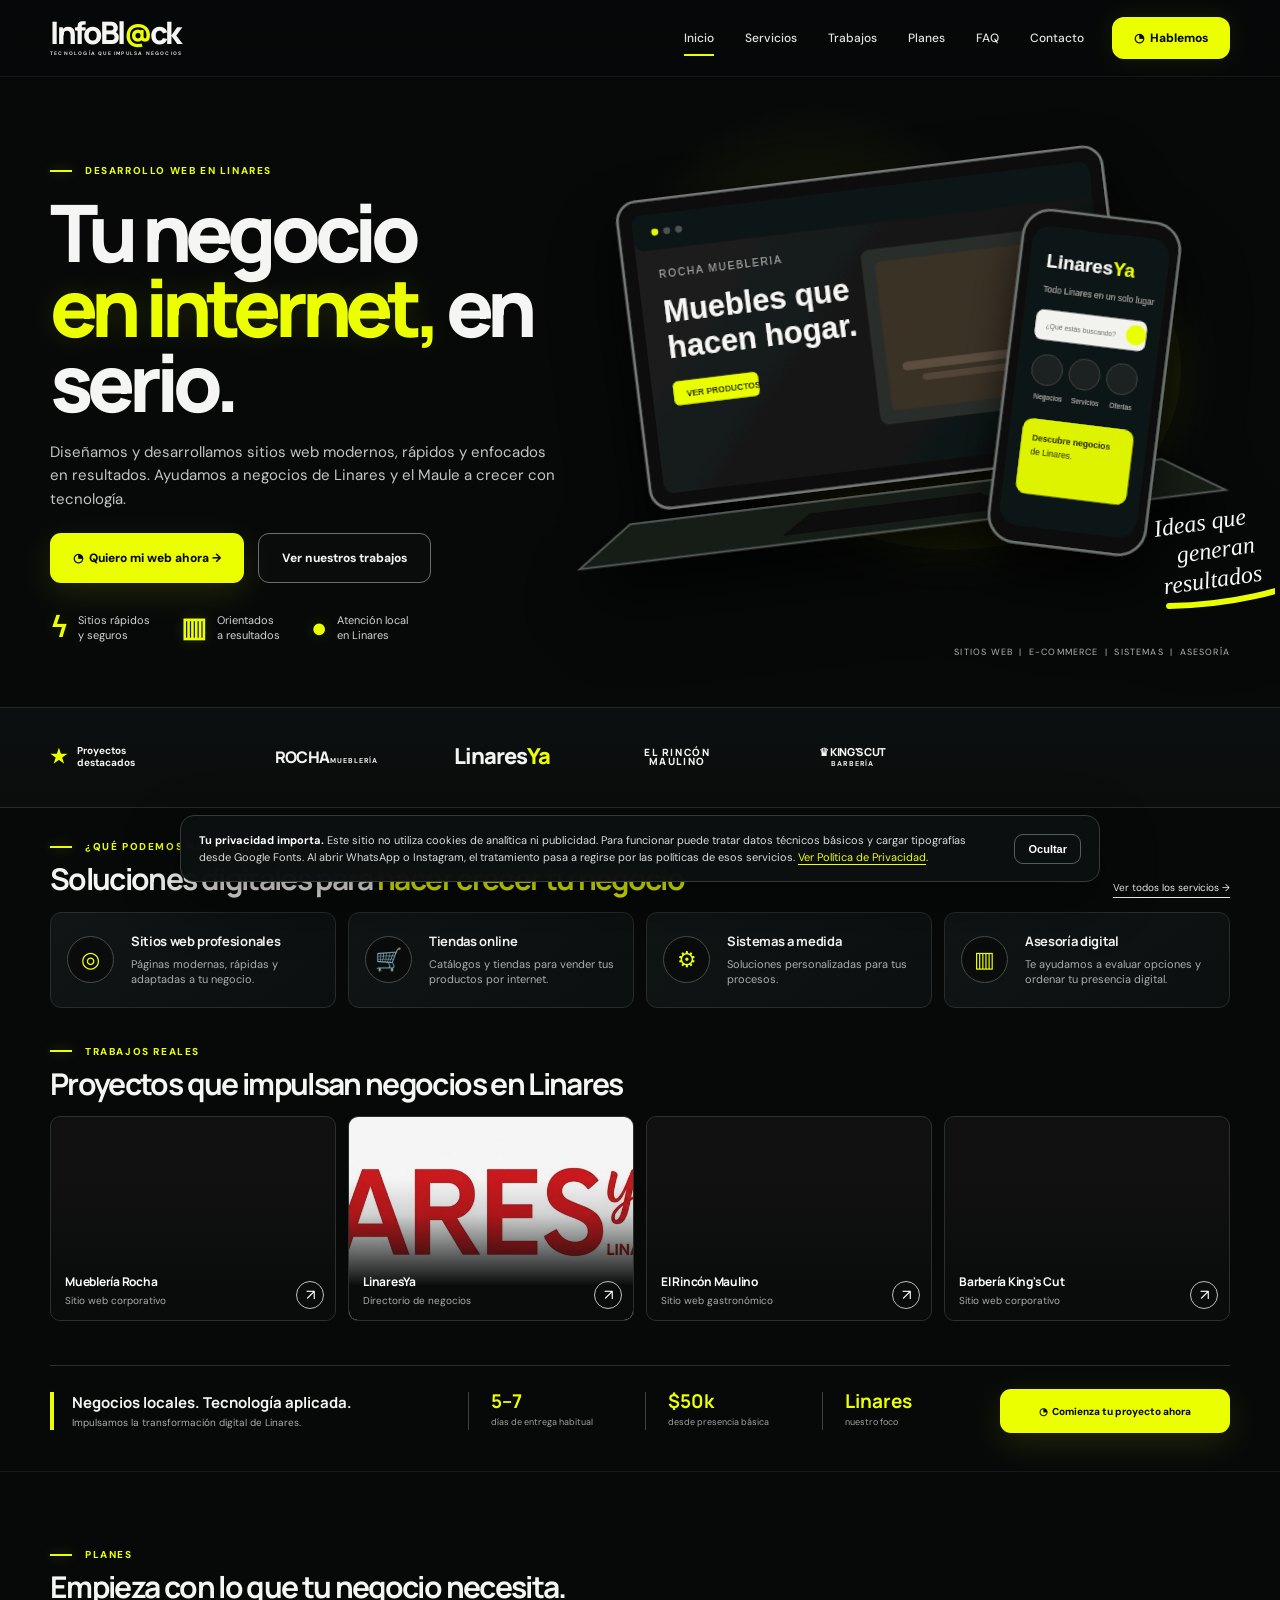
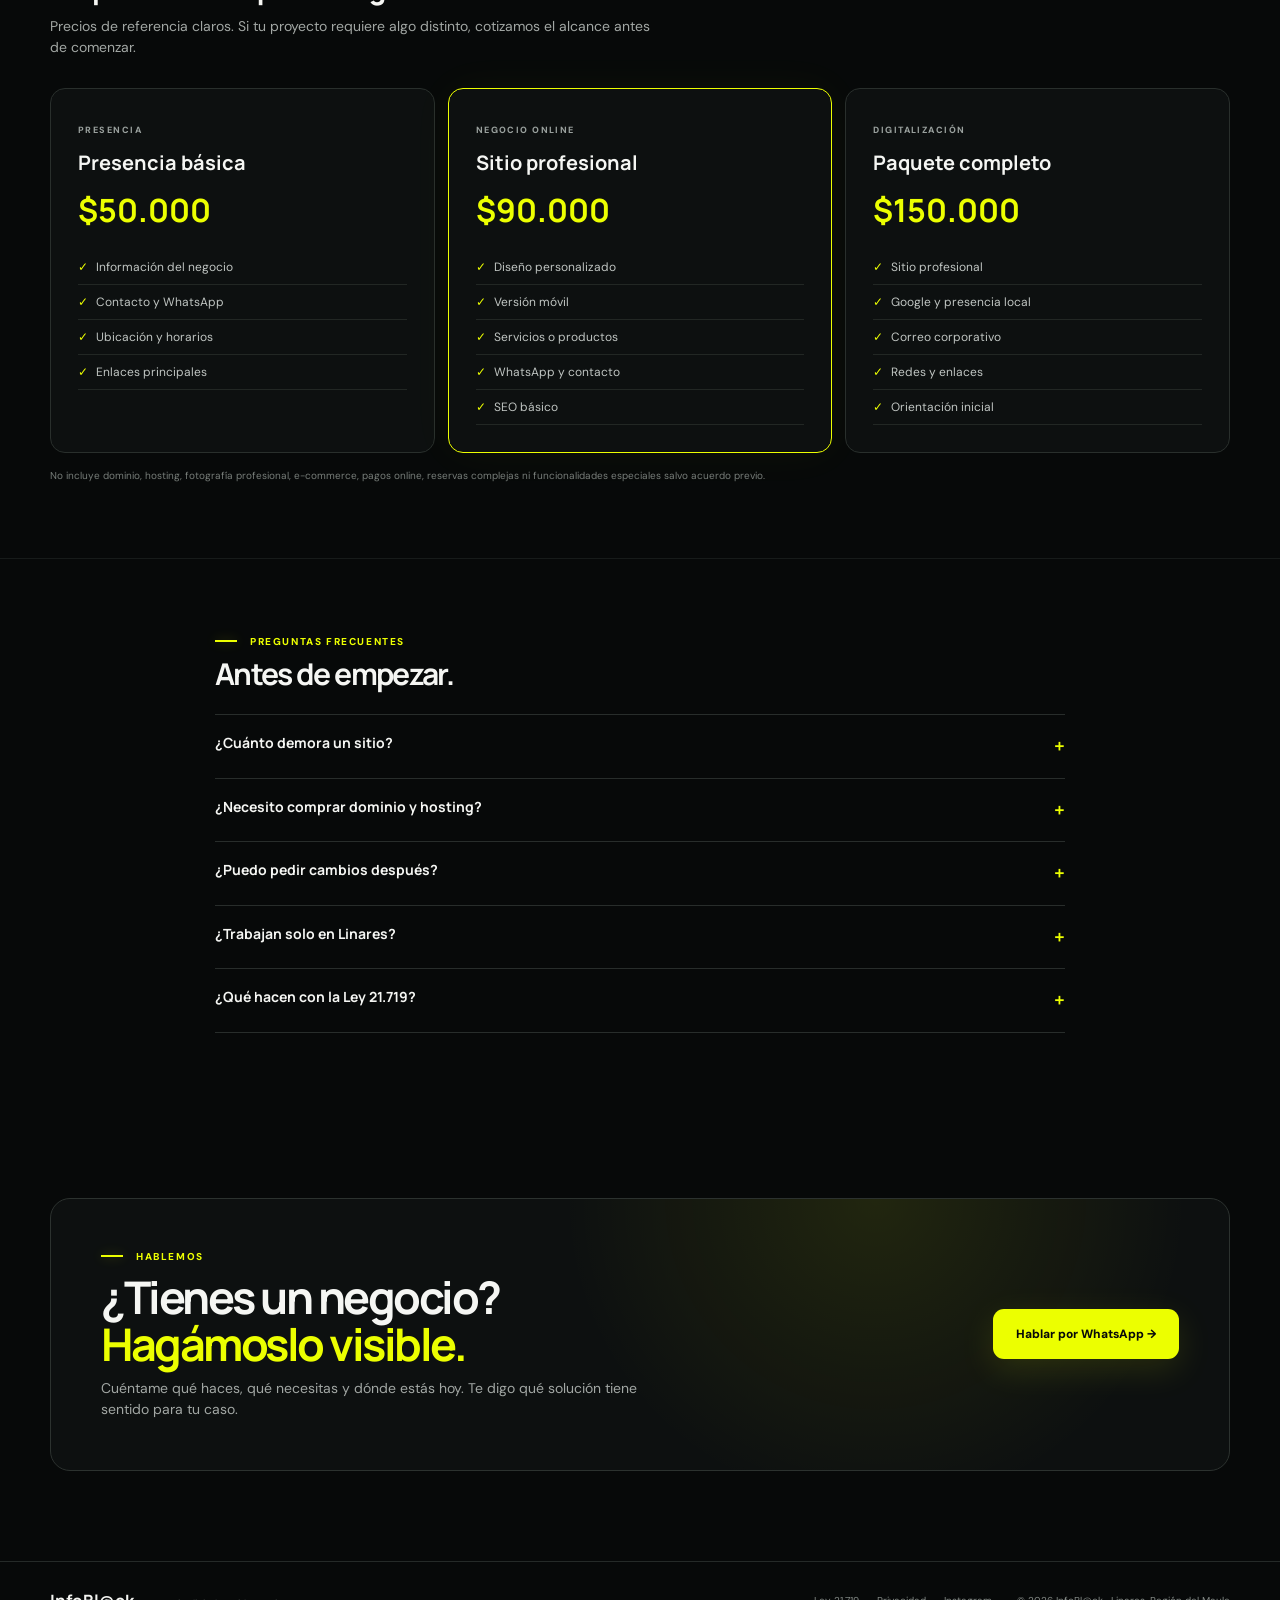
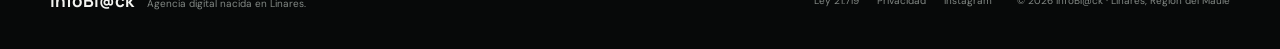
==== commit 7640ffe8: "refine: ajustar claims comerciales y prueba social" ====
--- a/index.html
+++ b/index.html
@@ -53,15 +53,15 @@
   </div>
 </section>
 
-<section class="project-strip"><div class="wrap strip-inner"><div class="strip-label"><b>★</b><span>Proyectos<br>destacados</span></div><div class="strip-name rocha">ROCHA<small>MUEBLERÍA</small></div><div class="strip-name linaresya">Linares<span>Ya</span></div><div class="strip-name maulino">EL RINCÓN<br>MAULINO</div><div class="strip-name kings">♛ KING'S CUT<br><small>BARBERÍA</small></div><div class="strip-quote">“Profesionales, rápidos y siempre<br>dispuestos a ayudar.”<small>— Cliente Linares</small></div></div></section>
+<section class="project-strip"><div class="wrap strip-inner"><div class="strip-label"><b>★</b><span>Proyectos<br>destacados</span></div><div class="strip-name rocha">ROCHA<small>MUEBLERÍA</small></div><div class="strip-name linaresya">Linares<span>Ya</span></div><div class="strip-name maulino">EL RINCÓN<br>MAULINO</div><div class="strip-name kings">♛ KING'S CUT<br><small>BARBERÍA</small></div></div></section>
 
-<section id="servicios" class="services-section"><div class="wrap"><div class="section-head"><div><div class="section-kicker"><span></span> ¿QUÉ PODEMOS HACER POR TU NEGOCIO?</div><h2>Soluciones digitales para <em>hacer crecer tu negocio</em></h2></div><a href="#contacto">Ver todos los servicios →</a></div><div class="service-grid"><article class="service-card"><div class="service-icon">◎</div><div><h3>Sitios web profesionales</h3><p>Páginas modernas, rápidas y adaptadas a tu negocio.</p></div></article><article class="service-card"><div class="service-icon">🛒</div><div><h3>Tiendas online</h3><p>Vende tus productos en todo Chile.</p></div></article><article class="service-card"><div class="service-icon">⚙</div><div><h3>Sistemas a medida</h3><p>Soluciones personalizadas para tus procesos.</p></div></article><article class="service-card"><div class="service-icon">▥</div><div><h3>Asesoría digital</h3><p>Te ayudamos a tomar las mejores decisiones.</p></div></article></div></div></section>
+<section id="servicios" class="services-section"><div class="wrap"><div class="section-head"><div><div class="section-kicker"><span></span> ¿QUÉ PODEMOS HACER POR TU NEGOCIO?</div><h2>Soluciones digitales para <em>hacer crecer tu negocio</em></h2></div><a href="#contacto">Ver todos los servicios →</a></div><div class="service-grid"><article class="service-card"><div class="service-icon">◎</div><div><h3>Sitios web profesionales</h3><p>Páginas modernas, rápidas y adaptadas a tu negocio.</p></div></article><article class="service-card"><div class="service-icon">🛒</div><div><h3>Tiendas online</h3><p>Catálogos y tiendas para vender tus productos por internet.</p></div></article><article class="service-card"><div class="service-icon">⚙</div><div><h3>Sistemas a medida</h3><p>Soluciones personalizadas para tus procesos.</p></div></article><article class="service-card"><div class="service-icon">▥</div><div><h3>Asesoría digital</h3><p>Te ayudamos a evaluar opciones y ordenar tu presencia digital.</p></div></article></div></div></section>
 
-<section id="trabajos" class="works-section"><div class="wrap"><div class="section-head"><div><div class="section-kicker"><span></span> TRABAJOS REALES, NEGOCIOS REALES</div><h2>Proyectos que impulsan negocios en Linares</h2></div><a href="#trabajos">Ver más proyectos →</a></div><div class="works-grid"><a class="work-card work-rocha" href="https://rocha-mueblerialinares.vercel.app" target="_blank" rel="noopener"><div class="work-overlay"></div><div class="work-content"><h3>Mueblería Rocha</h3><p>Sitio web corporativo</p><span>↗</span></div></a><a class="work-card work-linaresya" href="https://linaresya.cl" target="_blank" rel="noopener"><div class="work-overlay"></div><div class="work-content"><h3>LinaresYa</h3><p>Directorio de negocios</p><span>↗</span></div></a><a class="work-card work-maulino" href="https://restaurant-demolinares.netlify.app/" target="_blank" rel="noopener"><div class="work-overlay"></div><div class="work-content"><h3>El Rincón Maulino</h3><p>Sitio web gastronómico</p><span>↗</span></div></a><a class="work-card work-kings" href="https://barberdemolinares.netlify.app/" target="_blank" rel="noopener"><div class="work-overlay"></div><div class="work-content"><h3>Barbería King's Cut</h3><p>Sitio web corporativo</p><span>↗</span></div></a></div></div></section>
+<section id="trabajos" class="works-section"><div class="wrap"><div class="section-head"><div><div class="section-kicker"><span></span> TRABAJOS REALES</div><h2>Proyectos que impulsan negocios en Linares</h2></div></div><div class="works-grid"><a class="work-card work-rocha" href="https://rocha-mueblerialinares.vercel.app" target="_blank" rel="noopener"><div class="work-overlay"></div><div class="work-content"><h3>Mueblería Rocha</h3><p>Sitio web corporativo</p><span>↗</span></div></a><a class="work-card work-linaresya" href="https://linaresya.cl" target="_blank" rel="noopener"><div class="work-overlay"></div><div class="work-content"><h3>LinaresYa</h3><p>Directorio de negocios</p><span>↗</span></div></a><a class="work-card work-maulino" href="https://restaurant-demolinares.netlify.app/" target="_blank" rel="noopener"><div class="work-overlay"></div><div class="work-content"><h3>El Rincón Maulino</h3><p>Sitio web gastronómico</p><span>↗</span></div></a><a class="work-card work-kings" href="https://barberdemolinares.netlify.app/" target="_blank" rel="noopener"><div class="work-overlay"></div><div class="work-content"><h3>Barbería King's Cut</h3><p>Sitio web corporativo</p><span>↗</span></div></a></div></div></section>
 
-<section class="impact-section"><div class="wrap impact-inner"><div class="impact-text"><b>Negocios locales. Resultados reales.</b><span>Impulsamos la transformación digital de Linares.</span></div><div class="impact-item"><strong>5–7</strong><span>días de entrega habitual</span></div><div class="impact-item"><strong>$50k</strong><span>desde presencia básica</span></div><div class="impact-item"><strong>Linares</strong><span>nuestro foco</span></div><a class="button button-primary" href="https://wa.me/56984272557?text=Hola%20InfoBl%40ck%2C%20quiero%20comenzar%20mi%20proyecto">◔ &nbsp;Comienza tu proyecto ahora</a></div></section>
+<section class="impact-section"><div class="wrap impact-inner"><div class="impact-text"><b>Negocios locales. Tecnología aplicada.</b><span>Impulsamos la transformación digital de Linares.</span></div><div class="impact-item"><strong>5–7</strong><span>días de entrega habitual</span></div><div class="impact-item"><strong>$50k</strong><span>desde presencia básica</span></div><div class="impact-item"><strong>Linares</strong><span>nuestro foco</span></div><a class="button button-primary" href="https://wa.me/56984272557?text=Hola%20InfoBl%40ck%2C%20quiero%20comenzar%20mi%20proyecto">◔ &nbsp;Comienza tu proyecto ahora</a></div></section>
 
-<section id="precios" class="detail-section"><div class="wrap"><div class="section-kicker"><span></span> PLANES</div><h2>Empieza con lo que tu negocio necesita.</h2><p class="section-lead">Precios de referencia claros. Si tu proyecto requiere algo distinto, cotizamos el alcance antes de comenzar.</p><div class="plans-grid"><article><small>PRESENCIA</small><h3>Presencia básica</h3><strong>$50.000</strong><ul><li>Información del negocio</li><li>Contacto y WhatsApp</li><li>Ubicación y horarios</li><li>Enlaces principales</li></ul></article><article class="featured"><small>NEGOCIO ONLINE · MÁS ELEGIDO</small><h3>Sitio profesional</h3><strong>$90.000</strong><ul><li>Diseño personalizado</li><li>Versión móvil</li><li>Servicios o productos</li><li>WhatsApp y contacto</li><li>SEO básico</li></ul></article><article><small>DIGITALIZACIÓN</small><h3>Paquete completo</h3><strong>$150.000</strong><ul><li>Sitio profesional</li><li>Google y presencia local</li><li>Correo corporativo</li><li>Redes y enlaces</li><li>Orientación inicial</li></ul></article></div><p class="fine-print">No incluye dominio, hosting, fotografía profesional, e-commerce, pagos online, reservas complejas ni funcionalidades especiales salvo acuerdo previo.</p></div></section>
+<section id="precios" class="detail-section"><div class="wrap"><div class="section-kicker"><span></span> PLANES</div><h2>Empieza con lo que tu negocio necesita.</h2><p class="section-lead">Precios de referencia claros. Si tu proyecto requiere algo distinto, cotizamos el alcance antes de comenzar.</p><div class="plans-grid"><article><small>PRESENCIA</small><h3>Presencia básica</h3><strong>$50.000</strong><ul><li>Información del negocio</li><li>Contacto y WhatsApp</li><li>Ubicación y horarios</li><li>Enlaces principales</li></ul></article><article class="featured"><small>NEGOCIO ONLINE</small><h3>Sitio profesional</h3><strong>$90.000</strong><ul><li>Diseño personalizado</li><li>Versión móvil</li><li>Servicios o productos</li><li>WhatsApp y contacto</li><li>SEO básico</li></ul></article><article><small>DIGITALIZACIÓN</small><h3>Paquete completo</h3><strong>$150.000</strong><ul><li>Sitio profesional</li><li>Google y presencia local</li><li>Correo corporativo</li><li>Redes y enlaces</li><li>Orientación inicial</li></ul></article></div><p class="fine-print">No incluye dominio, hosting, fotografía profesional, e-commerce, pagos online, reservas complejas ni funcionalidades especiales salvo acuerdo previo.</p></div></section>
 
 <section id="faq" class="detail-section faq-section"><div class="wrap narrow"><div class="section-kicker"><span></span> PREGUNTAS FRECUENTES</div><h2>Antes de empezar.</h2><div class="faq-list"><details><summary>¿Cuánto demora un sitio?</summary><p>La entrega habitual de un proyecto estándar es de 5 a 7 días, una vez recibido el contenido necesario y definido el alcance.</p></details><details><summary>¿Necesito comprar dominio y hosting?</summary><p>No necesariamente. Te orientamos sobre las opciones y podemos ayudarte con la configuración. Estos servicios pueden tener costos de terceros.</p></details><details><summary>¿Puedo pedir cambios después?</summary><p>Sí. Los cambios incluidos dependen del proyecto contratado. También ofrecemos mantenimiento para actualizaciones posteriores.</p></details><details><summary>¿Trabajan solo en Linares?</summary><p>Estamos enfocados en Linares y la Región del Maule, pero podemos trabajar de forma remota con negocios de otras zonas.</p></details><details><summary>¿Qué hacen con la Ley 21.719?</summary><p>Podemos implementar documentos y elementos digitales de privacidad para tu sitio mediante nuestro <a href="/pack-cumplimiento">Pack de Cumplimiento</a>. Es un servicio de implementación digital y no constituye asesoría jurídica.</p></details></div></div></section>
 
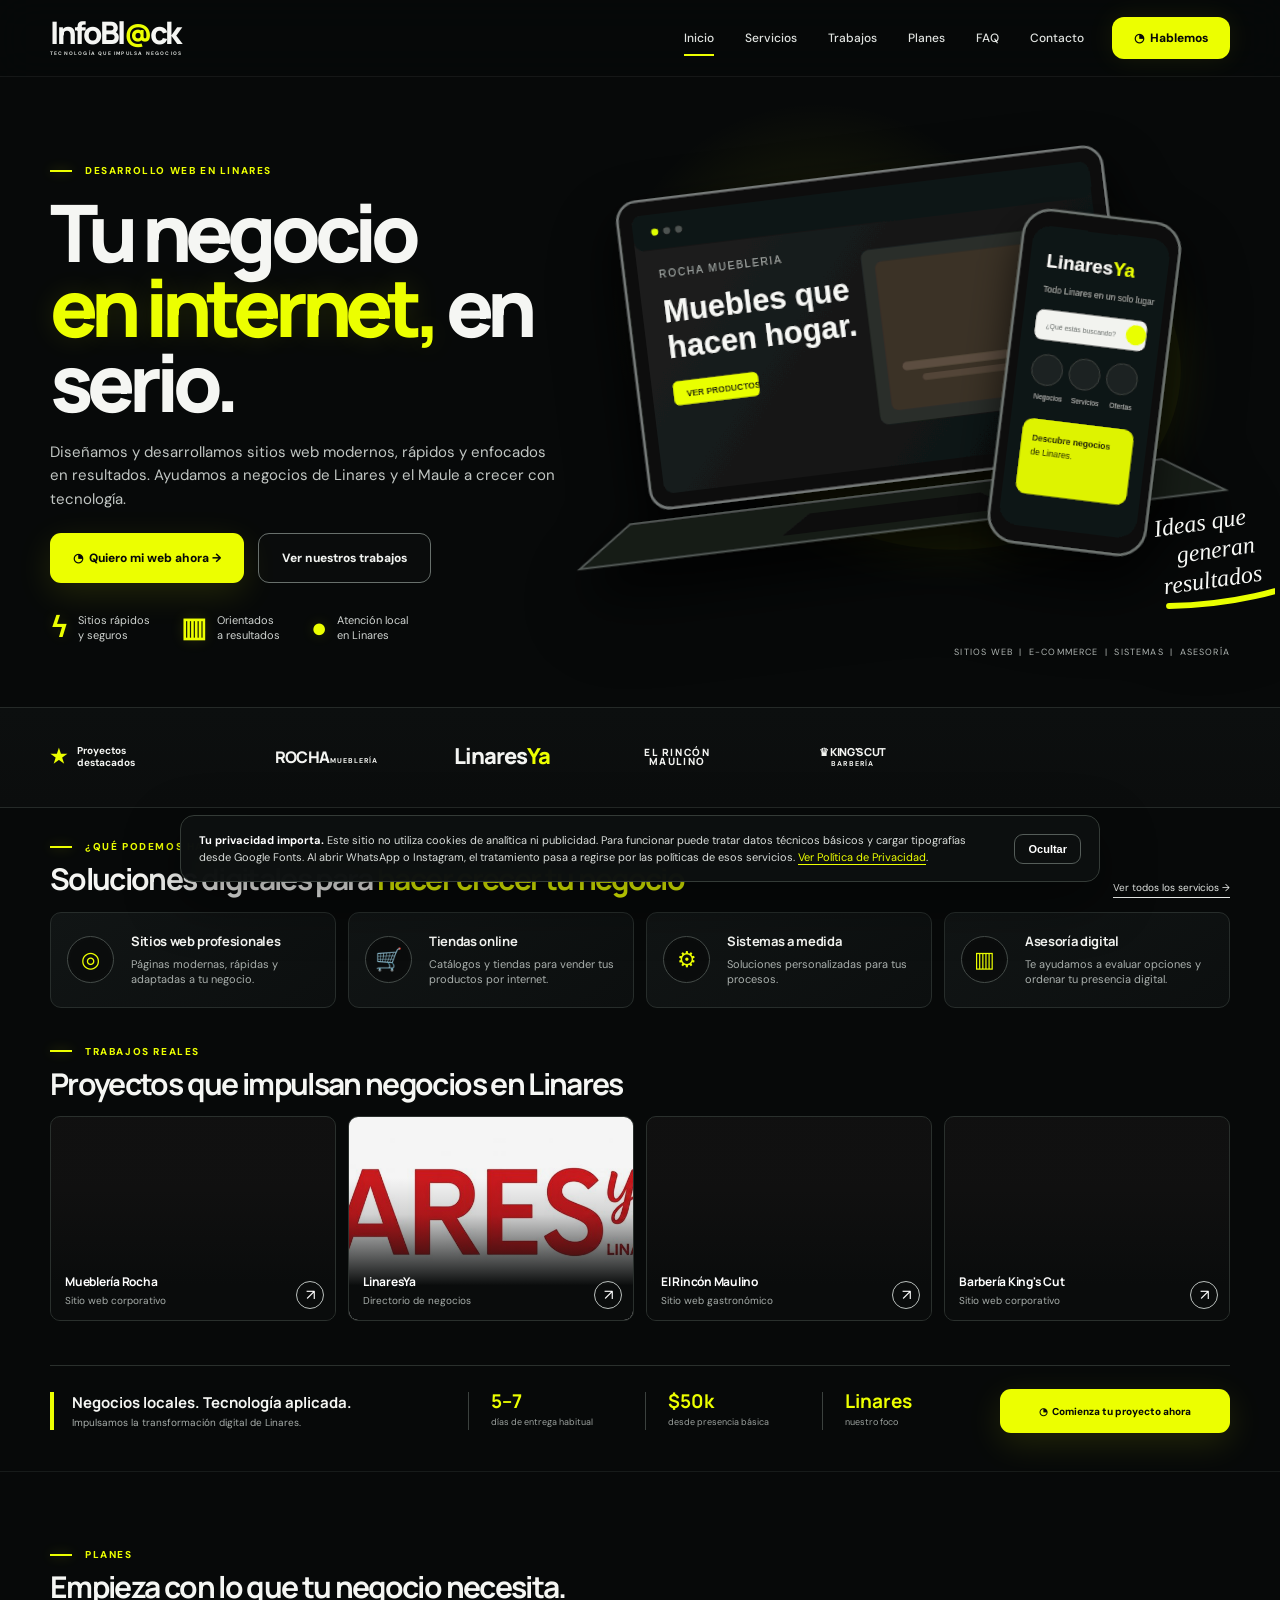
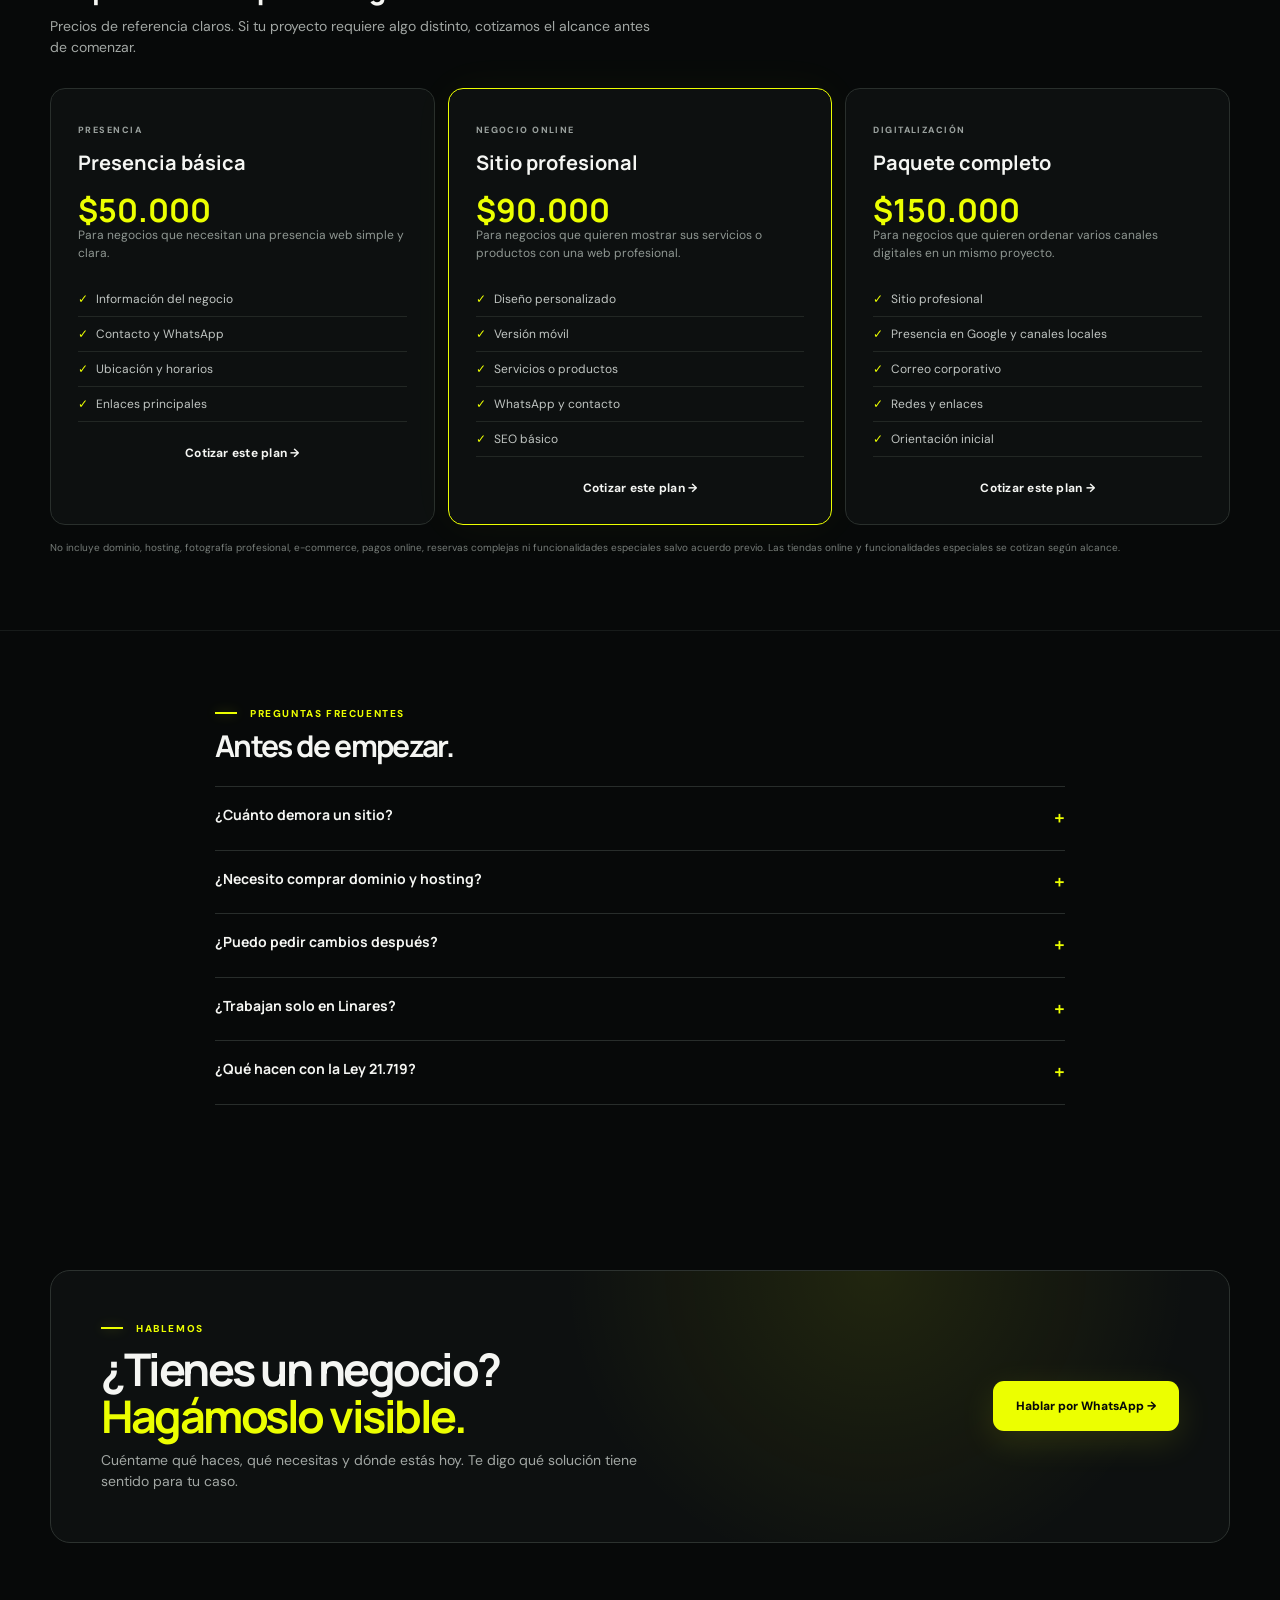
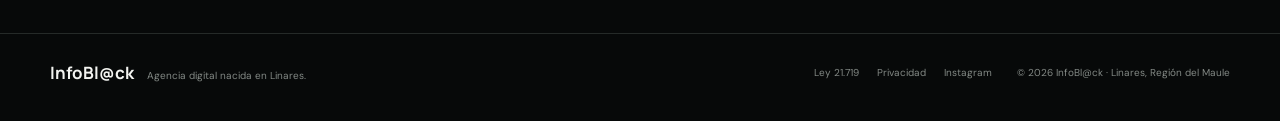
==== commit fca4c2f5: "Mejora claridad y conversión de planes" ====
--- a/index.html
+++ b/index.html
@@ -18,13 +18,15 @@
 <script type="application/ld+json">{"@context":"https://schema.org","@type":"LocalBusiness","name":"InfoBl@ck","description":"Agencia digital para negocios de Linares y la Región del Maule.","url":"https://infoblack.cl","telephone":"+56984272557","email":"infoblack.linares@gmail.com","address":{"@type":"PostalAddress","addressLocality":"Linares","addressRegion":"Región del Maule","addressCountry":"CL"},"founder":{"@type":"Person","name":"Willson Valdés"},"priceRange":"$$"}</script>
 <style>
 .privacy-notice{position:fixed;z-index:3000;left:18px;right:18px;bottom:18px;max-width:920px;margin:0 auto;background:rgba(13,16,16,.97);border:1px solid #343b37;border-radius:14px;box-shadow:0 18px 55px rgba(0,0,0,.45);padding:16px 18px;display:flex;align-items:center;gap:18px;color:#d9ddda;font-size:11px;line-height:1.5;backdrop-filter:blur(18px)}
-.privacy-notice strong{color:#fff}.privacy-notice a{color:#ecff00;text-decoration:underline;text-underline-offset:3px}.privacy-notice button{margin-left:auto;flex:0 0 auto;border:1px solid #555d59;background:transparent;color:#fff;border-radius:9px;padding:8px 13px;font-size:11px;font-weight:700;cursor:pointer}.privacy-notice button:hover{border-color:#ecff00;color:#ecff00}@media(max-width:600px){.privacy-notice{left:10px;right:10px;bottom:10px;padding:14px;align-items:flex-start}.privacy-notice button{padding:7px 10px}}
+.privacy-notice strong{color:#fff}.privacy-notice a{color:#ecff00;text-decoration:underline;text-underline-offset:3px}.privacy-notice button{margin-left:auto;flex:0 0 auto;border:1px solid #555d59;background:transparent;color:#fff;border-radius:9px;padding:8px 13px;font-size:11px;font-weight:700;cursor:pointer}.privacy-notice button:hover{border-color:#ecff00;color:#ecff00}
+.plan-note{margin:-8px 0 20px;color:#8f9792;font-size:12px;line-height:1.5}.plan-cta{display:block;margin-top:22px;text-align:center;text-decoration:none;font-size:12px;font-weight:700;letter-spacing:.02em}.plan-cta:hover{text-decoration:underline;text-underline-offset:4px}
+@media(max-width:600px){.privacy-notice{left:10px;right:10px;bottom:10px;padding:14px;align-items:flex-start}.privacy-notice button{padding:7px 10px}}
 </style>
 </head>
 <body>
 <header class="site-header">
   <nav class="nav wrap">
-    <a class="logo" href="#inicio" aria-label="InfoBl@ck inicio">InfoBl<span>@</span>ck<small>TECNOLOGÍA QUE IMPULSA NEGOCIOS</small></a>
+    <a class="logo" href="#inicio" aria-label="Abrir menú">InfoBl<span>@</span>ck<small>TECNOLOGÍA QUE IMPULSA NEGOCIOS</small></a>
     <div class="nav-links">
       <a class="active" href="#inicio">Inicio</a><a href="#servicios">Servicios</a><a href="#trabajos">Trabajos</a><a href="#precios">Planes</a><a href="#faq">FAQ</a><a href="#contacto">Contacto</a>
     </div>
@@ -61,7 +63,11 @@
 
 <section class="impact-section"><div class="wrap impact-inner"><div class="impact-text"><b>Negocios locales. Tecnología aplicada.</b><span>Impulsamos la transformación digital de Linares.</span></div><div class="impact-item"><strong>5–7</strong><span>días de entrega habitual</span></div><div class="impact-item"><strong>$50k</strong><span>desde presencia básica</span></div><div class="impact-item"><strong>Linares</strong><span>nuestro foco</span></div><a class="button button-primary" href="https://wa.me/56984272557?text=Hola%20InfoBl%40ck%2C%20quiero%20comenzar%20mi%20proyecto">◔ &nbsp;Comienza tu proyecto ahora</a></div></section>
 
-<section id="precios" class="detail-section"><div class="wrap"><div class="section-kicker"><span></span> PLANES</div><h2>Empieza con lo que tu negocio necesita.</h2><p class="section-lead">Precios de referencia claros. Si tu proyecto requiere algo distinto, cotizamos el alcance antes de comenzar.</p><div class="plans-grid"><article><small>PRESENCIA</small><h3>Presencia básica</h3><strong>$50.000</strong><ul><li>Información del negocio</li><li>Contacto y WhatsApp</li><li>Ubicación y horarios</li><li>Enlaces principales</li></ul></article><article class="featured"><small>NEGOCIO ONLINE</small><h3>Sitio profesional</h3><strong>$90.000</strong><ul><li>Diseño personalizado</li><li>Versión móvil</li><li>Servicios o productos</li><li>WhatsApp y contacto</li><li>SEO básico</li></ul></article><article><small>DIGITALIZACIÓN</small><h3>Paquete completo</h3><strong>$150.000</strong><ul><li>Sitio profesional</li><li>Google y presencia local</li><li>Correo corporativo</li><li>Redes y enlaces</li><li>Orientación inicial</li></ul></article></div><p class="fine-print">No incluye dominio, hosting, fotografía profesional, e-commerce, pagos online, reservas complejas ni funcionalidades especiales salvo acuerdo previo.</p></div></section>
+<section id="precios" class="detail-section"><div class="wrap"><div class="section-kicker"><span></span> PLANES</div><h2>Empieza con lo que tu negocio necesita.</h2><p class="section-lead">Precios de referencia claros. Si tu proyecto requiere algo distinto, cotizamos el alcance antes de comenzar.</p><div class="plans-grid">
+<article><small>PRESENCIA</small><h3>Presencia básica</h3><strong>$50.000</strong><p class="plan-note">Para negocios que necesitan una presencia web simple y clara.</p><ul><li>Información del negocio</li><li>Contacto y WhatsApp</li><li>Ubicación y horarios</li><li>Enlaces principales</li></ul><a class="plan-cta" href="https://wa.me/56984272557?text=Hola%20InfoBl%40ck%2C%20me%20interesa%20el%20plan%20Presencia%20de%20%2450.000">Cotizar este plan →</a></article>
+<article class="featured"><small>NEGOCIO ONLINE</small><h3>Sitio profesional</h3><strong>$90.000</strong><p class="plan-note">Para negocios que quieren mostrar sus servicios o productos con una web profesional.</p><ul><li>Diseño personalizado</li><li>Versión móvil</li><li>Servicios o productos</li><li>WhatsApp y contacto</li><li>SEO básico</li></ul><a class="plan-cta" href="https://wa.me/56984272557?text=Hola%20InfoBl%40ck%2C%20me%20interesa%20el%20plan%20Negocio%20Online%20de%20%2490.000">Cotizar este plan →</a></article>
+<article><small>DIGITALIZACIÓN</small><h3>Paquete completo</h3><strong>$150.000</strong><p class="plan-note">Para negocios que quieren ordenar varios canales digitales en un mismo proyecto.</p><ul><li>Sitio profesional</li><li>Presencia en Google y canales locales</li><li>Correo corporativo</li><li>Redes y enlaces</li><li>Orientación inicial</li></ul><a class="plan-cta" href="https://wa.me/56984272557?text=Hola%20InfoBl%40ck%2C%20me%20interesa%20el%20plan%20Digitalizaci%C3%B3n%20de%20%24150.000">Cotizar este plan →</a></article>
+</div><p class="fine-print">No incluye dominio, hosting, fotografía profesional, e-commerce, pagos online, reservas complejas ni funcionalidades especiales salvo acuerdo previo. Las tiendas online y funcionalidades especiales se cotizan según alcance.</p></div></section>
 
 <section id="faq" class="detail-section faq-section"><div class="wrap narrow"><div class="section-kicker"><span></span> PREGUNTAS FRECUENTES</div><h2>Antes de empezar.</h2><div class="faq-list"><details><summary>¿Cuánto demora un sitio?</summary><p>La entrega habitual de un proyecto estándar es de 5 a 7 días, una vez recibido el contenido necesario y definido el alcance.</p></details><details><summary>¿Necesito comprar dominio y hosting?</summary><p>No necesariamente. Te orientamos sobre las opciones y podemos ayudarte con la configuración. Estos servicios pueden tener costos de terceros.</p></details><details><summary>¿Puedo pedir cambios después?</summary><p>Sí. Los cambios incluidos dependen del proyecto contratado. También ofrecemos mantenimiento para actualizaciones posteriores.</p></details><details><summary>¿Trabajan solo en Linares?</summary><p>Estamos enfocados en Linares y la Región del Maule, pero podemos trabajar de forma remota con negocios de otras zonas.</p></details><details><summary>¿Qué hacen con la Ley 21.719?</summary><p>Podemos implementar documentos y elementos digitales de privacidad para tu sitio mediante nuestro <a href="/pack-cumplimiento">Pack de Cumplimiento</a>. Es un servicio de implementación digital y no constituye asesoría jurídica.</p></details></div></div></section>
 
